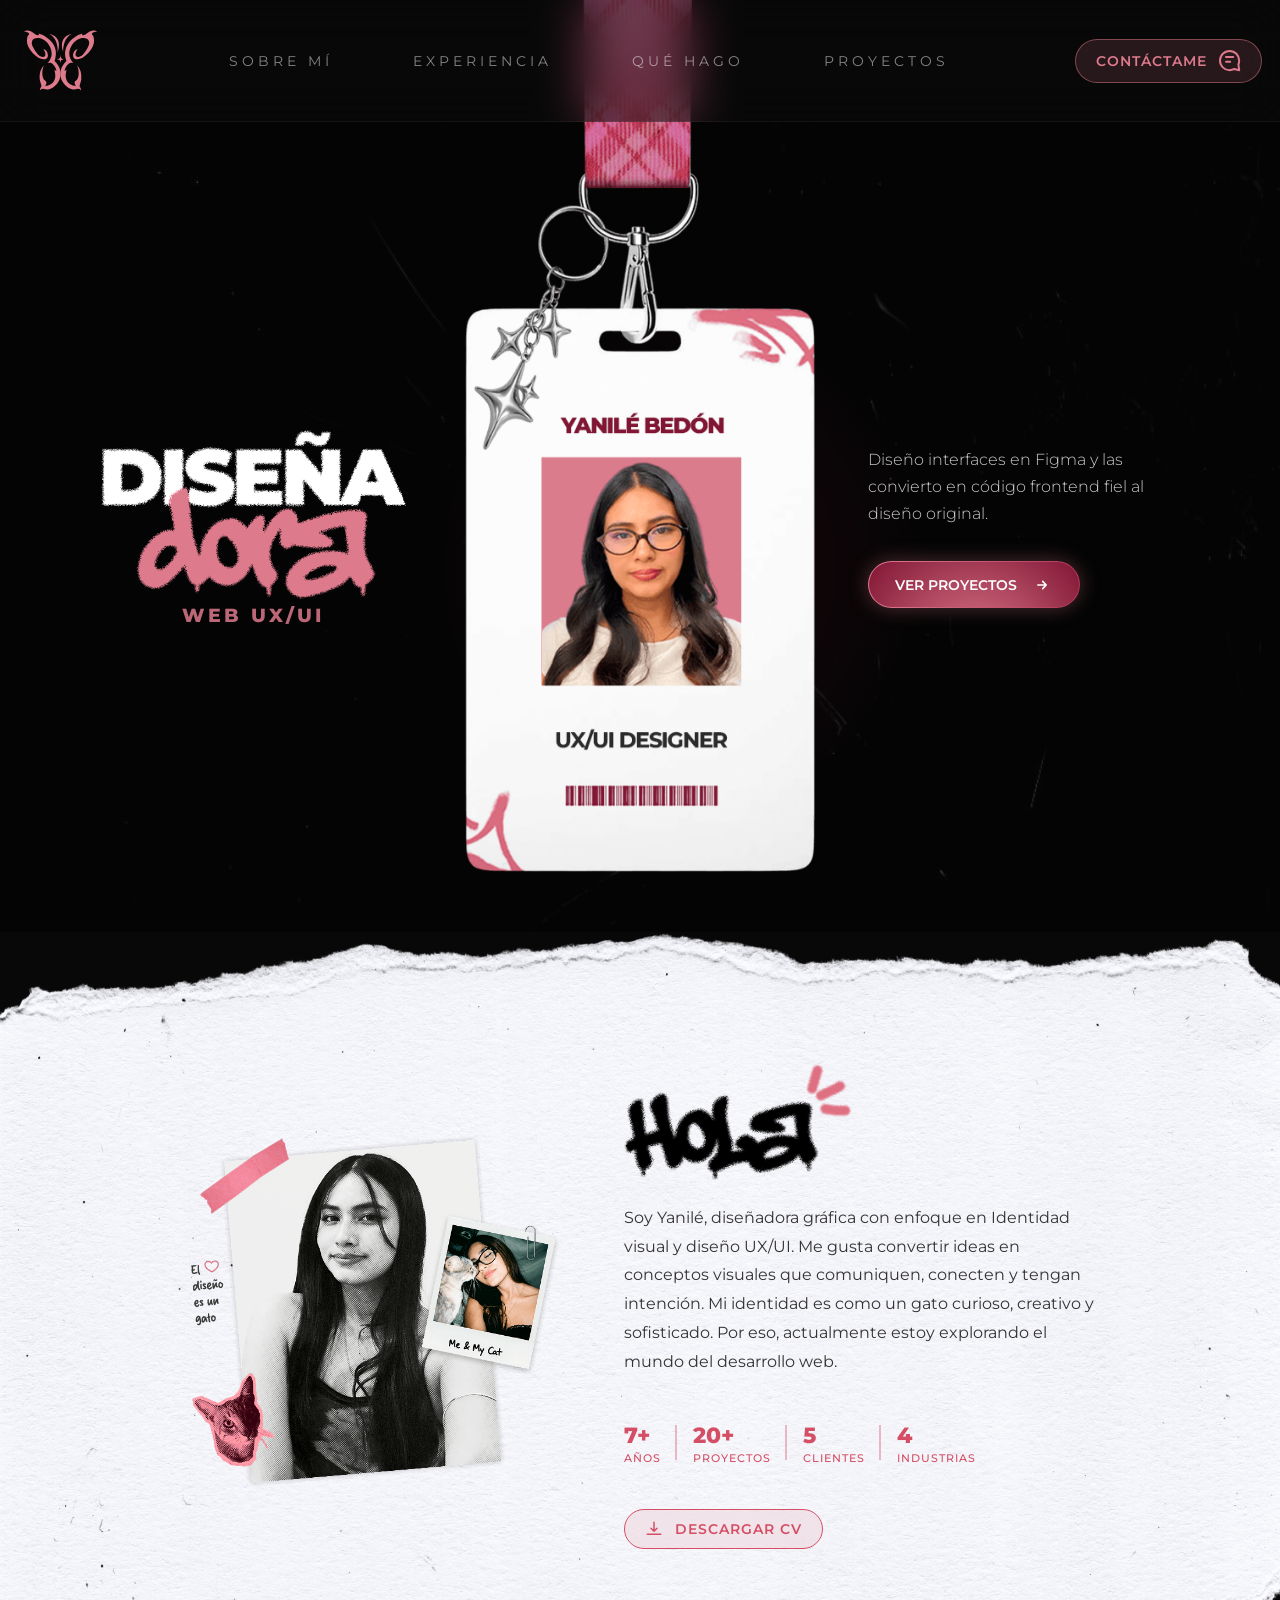
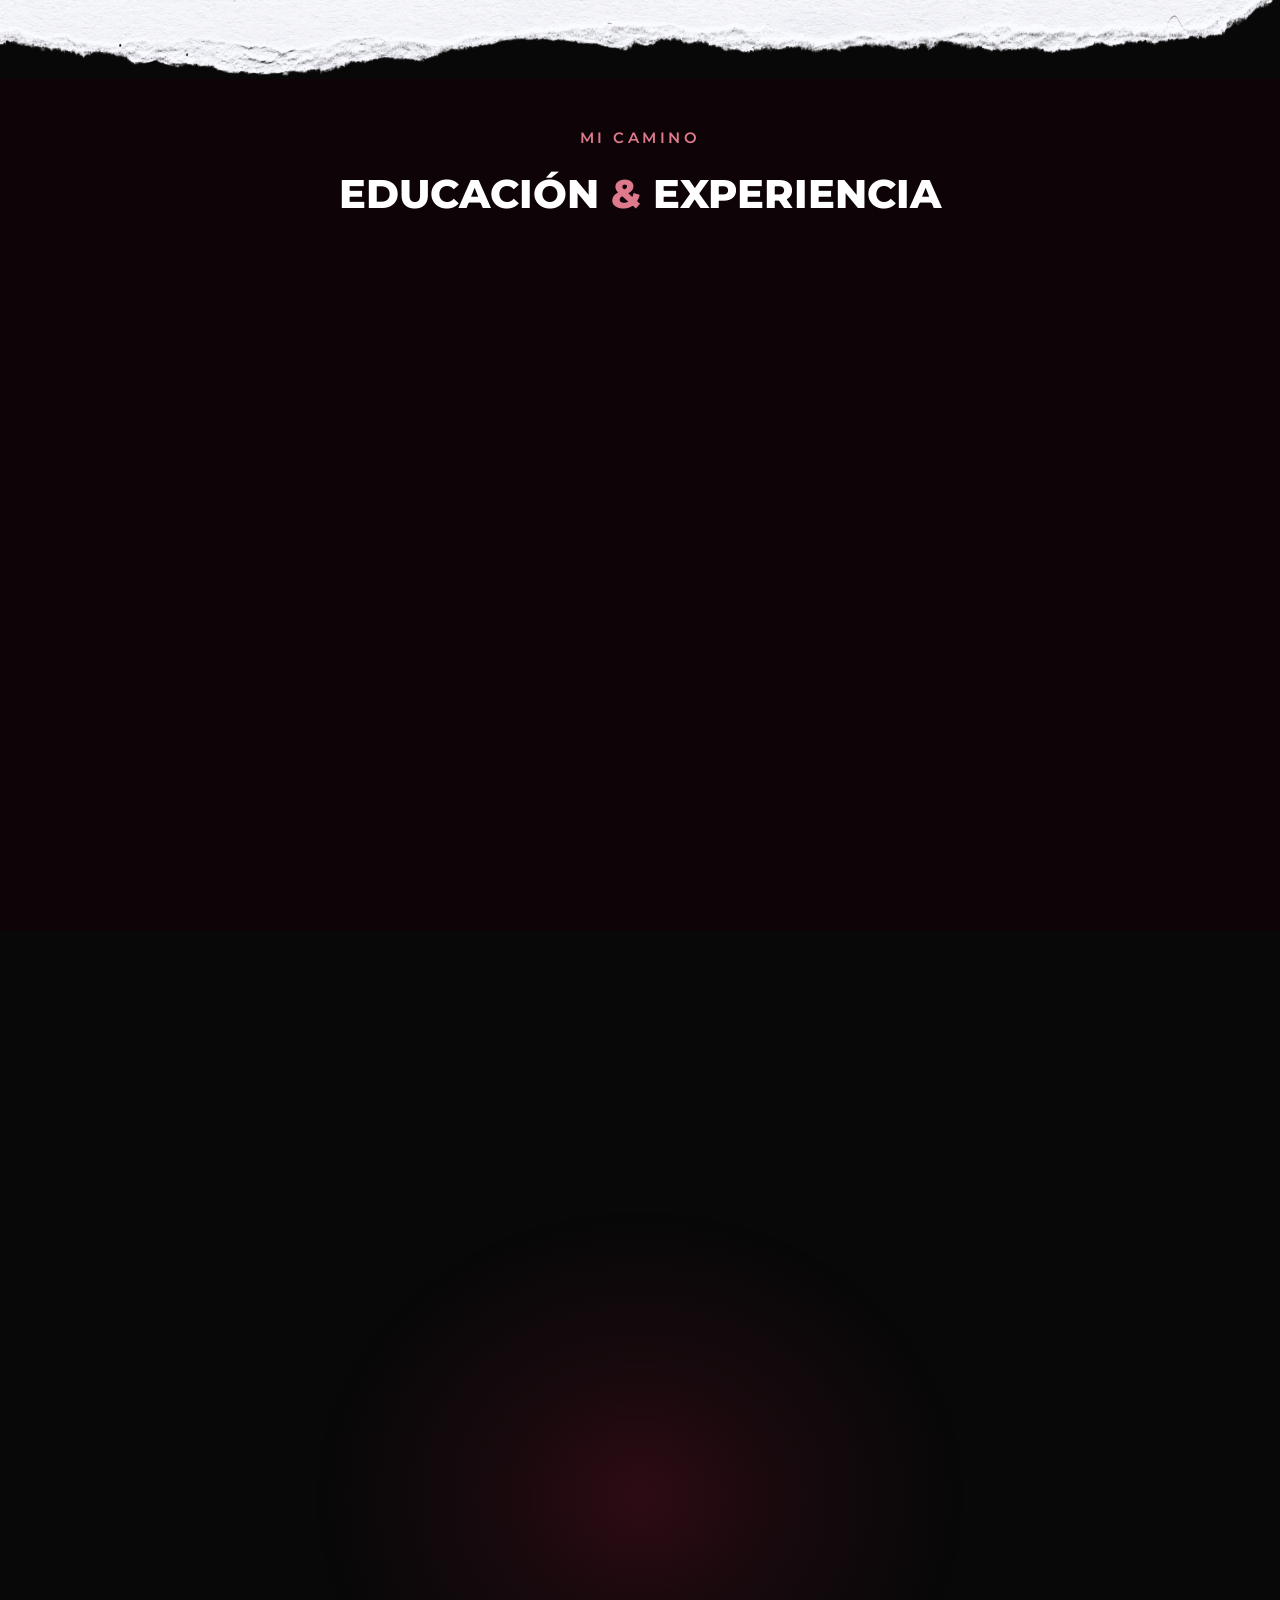
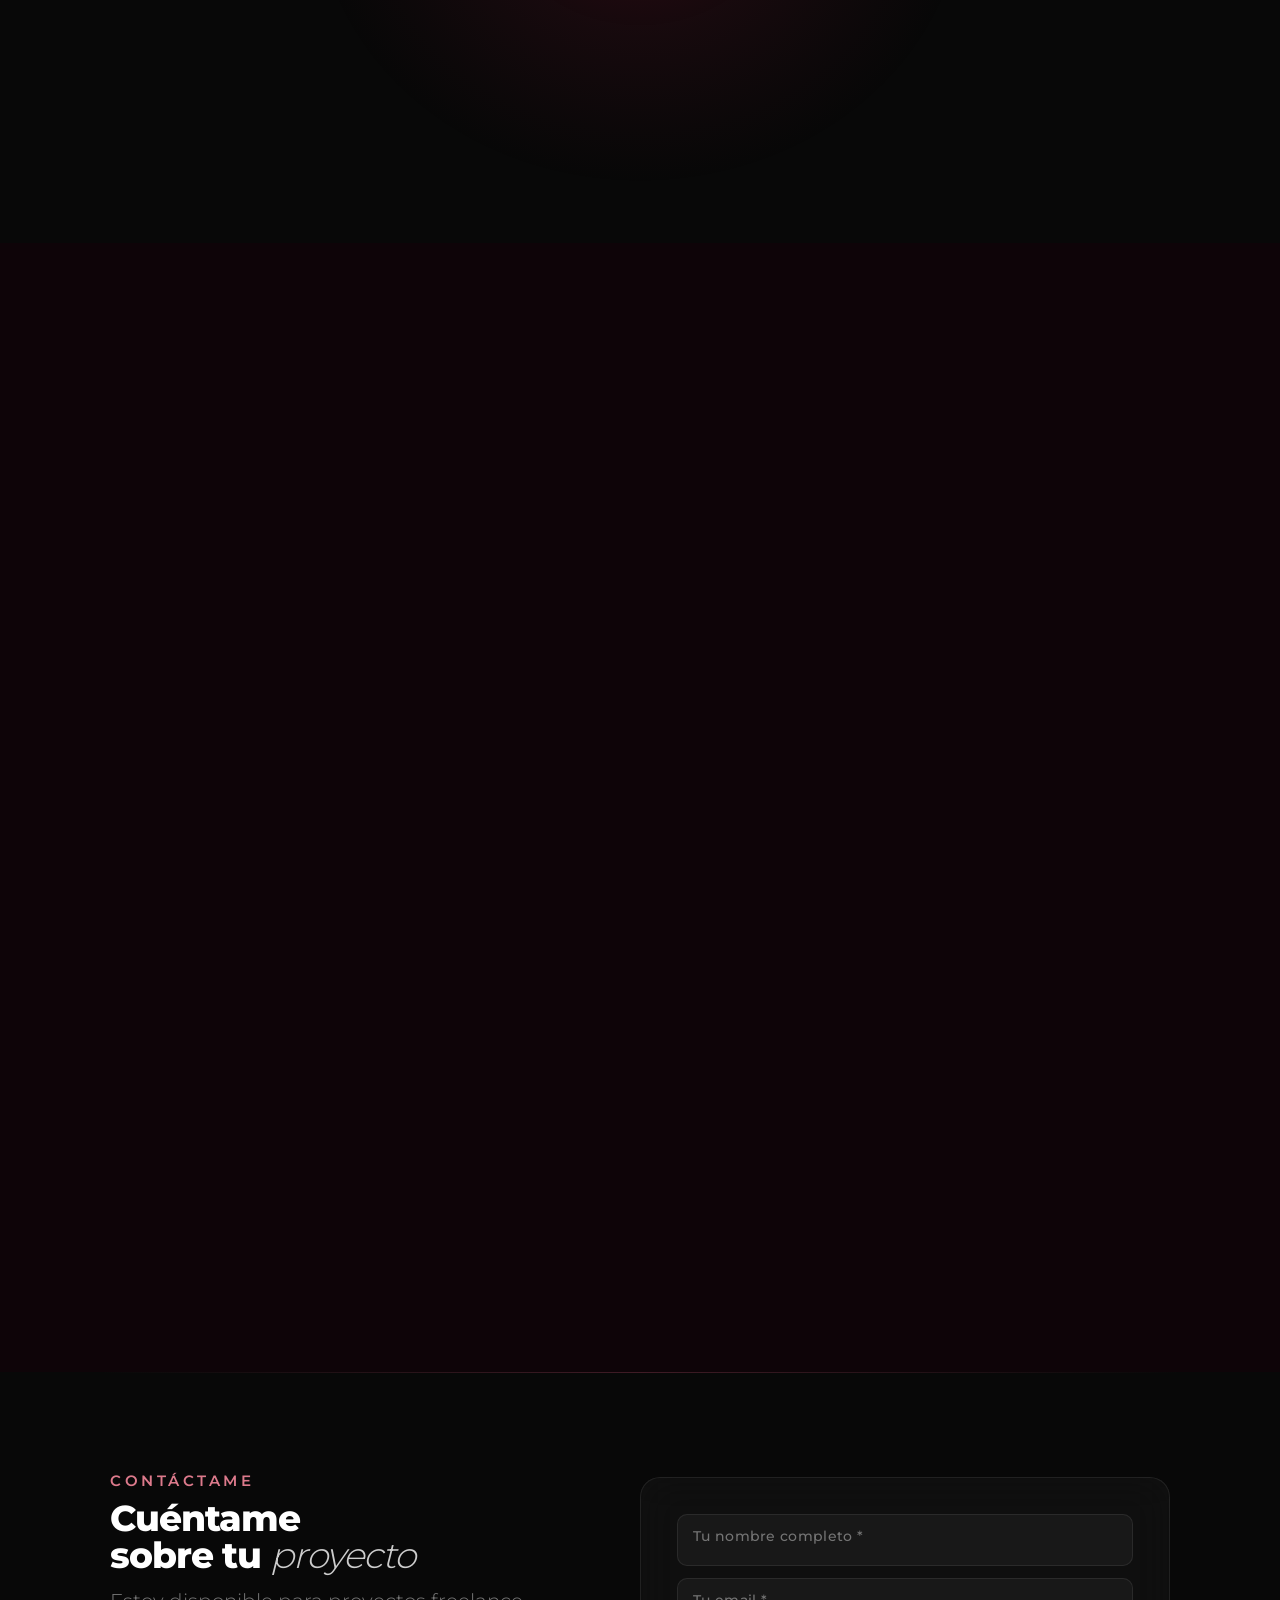
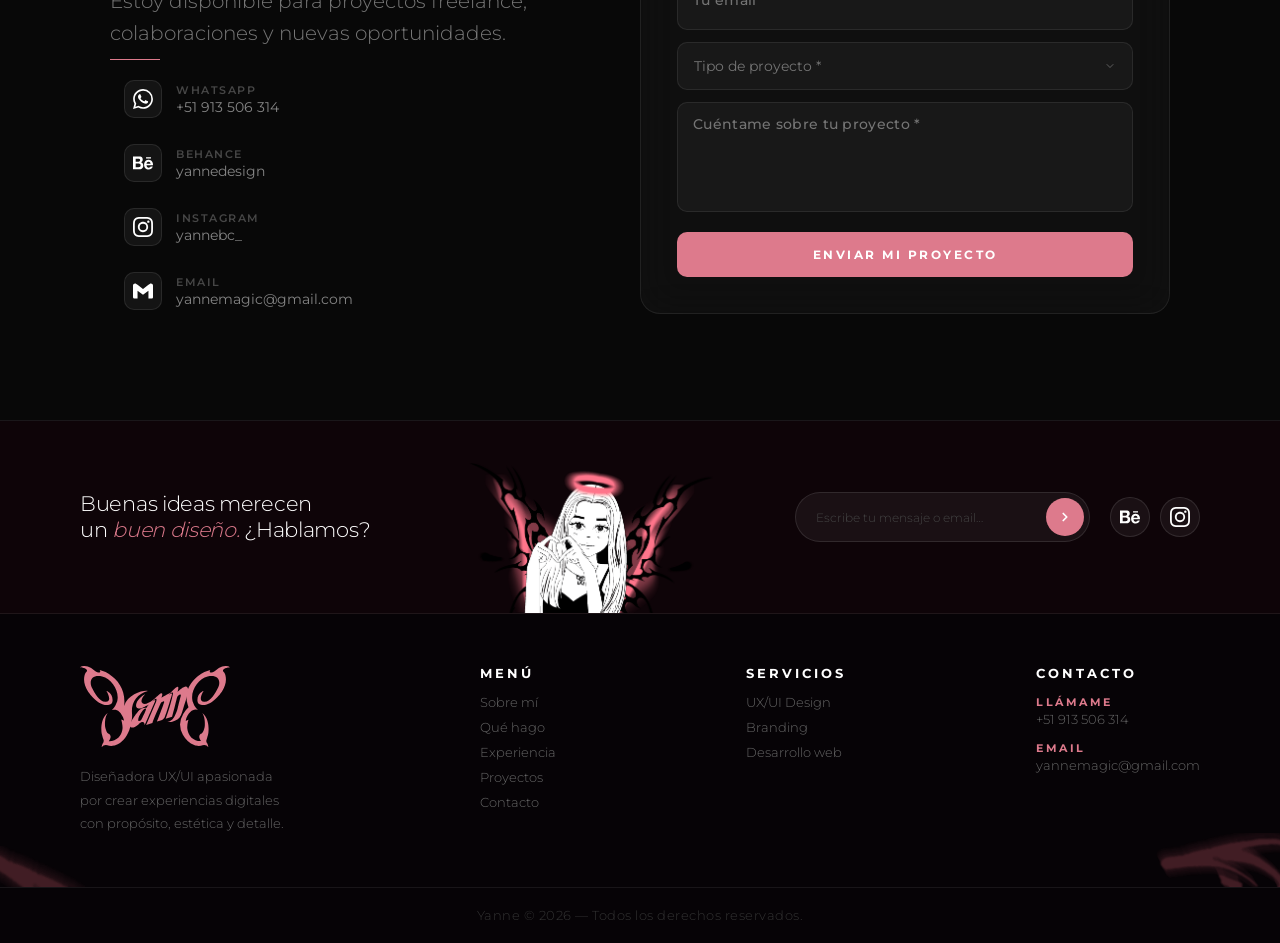
==== index.html @ 6934365b "Add files via upload" ====
<!DOCTYPE html>
<html lang="es">

<head>
	<meta charset="UTF-8">
	<meta name="viewport" content="width=device-width, initial-scale=1.0">
	<title>Yanne — Diseñadora UX/UI</title>
	<link rel="stylesheet" href="style.css">
</head>

<body>
	<div id="container">
		<header>
			<div id="headerbar">
				<a href="#hero" class="icono-header">
					<svg id="Capa_1" data-name="Capa 1" xmlns="http://www.w3.org/2000/svg" viewBox="0 0 1080 1080">
						<defs>
							<style>
								.cls-2 {
									fill: #DD7A8C;
								}
							</style>
						</defs>
						<title>icono-yanne</title>
						<path class="cls-2"
						d="M950.5,220.7a62.23,62.23,0,0,0-4.92-5.59,23.62,23.62,0,0,1-3.62-4.42c-19.77-32.8,62.85-40.66,62.85-40.66-26.66-18-68.48-12.81-104.15,7.38-4.7,2.66-11.09,8.14-18.46,14.32-15.92,13.36-36.38,30-54.12,28.6-23.6-1.87-8.24-24.67-8.11-24.84-18.28,4.82-36.45,10.87-55,20.12-35.47,20.31-72.44,43-101.75,77.57a325.42,325.42,0,0,0-25.74,32.42c-39.27,56.54-49.85,128.21-29.64,194l8,26c-20.07,18.55-35.94,39.65-48.3,60-36.71,60.58-38.88,136.24-4.37,198.1,23.66,42.42,60,79.75,111.27,98.41a47.46,47.46,0,0,0,7.81,2.14c1.87.53,2.9.74,2.9.74,23.31,5.31,47.24,3.08,62.53-3.48a36.72,36.72,0,0,1,14.22-2.92c28.77-.2,39.5,22.34,39.5,22.34s-.12-25.51-15.53-45.85c-.67-1-2.19-3.77-2.82-9.14a36.9,36.9,0,0,1,1.74-15.84c.36-1.1.73-2.16,1-3,.57-1.5,1.12-3,1.61-4.51,1.26-3.92,3.55-11.15,6-19.59l.09-.31q.88-3.06,1.8-6.29c0-.17.09-.34.14-.51.29-1,.57-2.05.85-3.08l0-.13c.29-1.06.57-2.12.86-3.19.05-.21.11-.42.16-.63.26-.95.5-1.9.75-2.85,0-.13.07-.26.1-.39.27-1.05.53-2.09.79-3.13.06-.23.11-.46.17-.69.21-.86.42-1.72.62-2.57l.15-.65c.24-1,.47-2,.69-3,0-.21.09-.41.14-.62.17-.81.35-1.61.51-2.4l.15-.73c.2-.94.38-1.87.56-2.78l.09-.48c.14-.77.27-1.53.4-2.27l.12-.68c.14-.87.27-1.72.39-2.53l0-.26q.15-1.09.27-2.13l.06-.6c.08-.75.15-1.48.19-2.17.94-14.65,12.93-121.89-57.87-178.65l-.09,0v0s0,0,0,0v.07a.08.08,0,0,1,0,0s0,0,0,.06,0,0,0,.06a.35.35,0,0,0,0,.08.53.53,0,0,0,.06.1l.06.09,0,.06s.07.11.12.17l.07.1.51.72.13.18.14.2.17.24.13.2.22.32.14.2c.07.12.15.23.23.36s.13.2.19.29.16.23.23.36l.19.29.26.42.22.36.27.43.23.4.28.47c.09.15.18.3.26.45l.29.51.26.46.32.59.27.49c.11.21.23.42.34.64l.31.6.33.63.34.66c.11.22.22.43.33.66l.35.71.35.72c.12.24.24.5.35.74l.38.79.38.83.37.81.39.87c.13.3.26.59.4.89l.39.9c.14.32.28.64.42,1l.41,1c.14.33.28.66.42,1l.44,1.07.42,1c.15.38.3.77.46,1.16L759,626c.16.41.32.84.48,1.26s.29.73.43,1.11l.48,1.29.42,1.12c.26.71.49,1.43.74,2.14s.55,1.57.81,2.37c.17.53.32,1.08.49,1.62.31,1,.62,2,.9,3.05.05.16.09.34.13.51.37,1.36.73,2.73,1.05,4.11,0,.08,0,.16,0,.23.33,1.42.64,2.84.92,4.26.19,1,.37,1.92.56,2.89.1.5.19,1,.29,1.51.3,1.58.59,3.18.88,4.8.59,4.31,1.09,8.71,1.54,13.13q.49,4.93.86,9.91c0,.58.1,1.16.14,1.74.08,1.33.14,2.66.21,4,.08,1.47.17,2.94.23,4.41.05,1.29.06,2.57.1,3.86,0,1.51.1,3,.11,4.52,0,1.28,0,2.54,0,3.81,0,1.51,0,3,0,4.53,0,1.19-.09,2.36-.13,3.54-.06,1.57-.1,3.15-.18,4.71-.07,1.28-.19,2.54-.29,3.81-.1,1.44-.19,2.89-.32,4.32a66.16,66.16,0,0,1-1,6.69c-.23,1.15-.49,2.32-.74,3.48-.11.49-.2,1-.32,1.47-.33,1.46-.69,2.93-1.06,4.4,0,.21-.09.41-.14.61-.35,1.38-.73,2.76-1.12,4.15-.08.31-.16.62-.25.93-.33,1.18-.7,2.38-1.06,3.58-.16.51-.3,1-.46,1.55-.41,1.29-.84,2.6-1.28,3.9l-.41,1.28q-.84,2.48-1.77,5l-.09.27c-.37,1-.76,2-1.15,3-.92,2.38-1.87,4.76-2.89,7.16a50.91,50.91,0,0,1-15.83,20.41l-.17.14a24.93,24.93,0,0,1-4.09,2.46c-.42.22-.91.47-1.45.77l0,0c-6.88,3.87-21.46,15.07-14.12,37.68,6.81,21,9.7,20.87,15.17,30-9.42-1.77-16.7.19-30.07-2.08a116.06,116.06,0,0,1-74.91-47.47c-13.8-19.77-21.06-43.53-24.17-67.44-2.47-19,2-46.16,6.57-67.94,1.94-5.69,3.61-11,4.69-15.71-.41.07-.85.17-1.3.27,0-.08,0-.18.06-.27a20.37,20.37,0,0,0-6,2.19,97.8,97.8,0,0,0-18.71,9.92c3.2-25,12.64-45.3,27.69-67.16q4-5.82,8.23-10.86c12.29-14.64,26.1-24.19,42.66-27.79a159,159,0,0,1,35.52.56h0a132.38,132.38,0,0,1-29.06-33.13s-20-36.28-22.62-56.46C636.7,389.76,710.14,278,797.33,257.78c93.14-21.58,132.44,38.47,90.47,114.63-1.17,2.12-2.34,4.25-3.42,6.42C875.15,397.32,820.47,501.41,761.61,495c-65.24-7.11-4.73-101.9-4.73-101.9s-60.74,15.08-57.17,91.13A41.59,41.59,0,0,0,732.19,523C833.35,545.6,929.85,398.18,929.85,398.18c31.23-51.42,46.08-99,31.59-155.12a60.5,60.5,0,0,0-10.83-22.22Z" />
						<path class="cls-2"
						d="M129.5,220.7a62.23,62.23,0,0,1,4.92-5.59,23.62,23.62,0,0,0,3.62-4.42C157.81,177.89,75.19,170,75.19,170c26.66-18,68.48-12.81,104.15,7.38,4.7,2.66,11.09,8.14,18.46,14.32,15.92,13.36,36.38,30,54.12,28.6,23.6-1.87,8.24-24.67,8.11-24.84,18.28,4.82,36.45,10.87,55,20.12,35.47,20.31,72.44,43,101.75,77.57a325.42,325.42,0,0,1,25.74,32.42c39.27,56.54,49.85,128.21,29.64,194l-8,26c20.07,18.55,35.94,39.65,48.3,60,36.71,60.58,38.88,136.24,4.37,198.1-23.66,42.42-60,79.75-111.27,98.41a47.46,47.46,0,0,1-7.81,2.14c-1.87.53-2.9.74-2.9.74-23.31,5.31-47.24,3.08-62.53-3.48a36.72,36.72,0,0,0-14.22-2.92c-28.77-.2-39.5,22.34-39.5,22.34s.12-25.51,15.53-45.85c.67-1,2.19-3.77,2.82-9.14a36.9,36.9,0,0,0-1.74-15.84c-.36-1.1-.73-2.16-1-3-.57-1.5-1.12-3-1.61-4.51-1.26-3.92-3.55-11.15-6-19.59l-.09-.31q-.89-3.06-1.8-6.29c-.05-.17-.09-.34-.14-.51-.29-1-.57-2.05-.85-3.08l0-.13c-.29-1.06-.57-2.12-.86-3.19-.05-.21-.11-.42-.16-.63-.26-.95-.5-1.9-.75-2.85,0-.13-.07-.26-.1-.39-.27-1.05-.53-2.09-.79-3.13-.06-.23-.11-.46-.17-.69-.21-.86-.42-1.72-.62-2.57l-.15-.65c-.24-1-.47-2-.69-3,0-.21-.09-.41-.14-.62-.17-.81-.35-1.61-.51-2.4l-.15-.73c-.2-.94-.38-1.87-.56-2.78l-.09-.48c-.14-.77-.27-1.53-.4-2.27l-.12-.68c-.14-.87-.27-1.72-.39-2.53l0-.26q-.15-1.09-.27-2.13l-.06-.6c-.08-.75-.15-1.48-.19-2.17-.94-14.65-12.93-121.89,57.87-178.65l.09,0v0s0,0,0,0v.07a.08.08,0,0,0,0,0s0,0,0,.06,0,0,0,.06a.35.35,0,0,1-.05.08.53.53,0,0,1-.06.1l-.06.09,0,.06s-.07.11-.12.17l-.07.1-.51.72-.13.18-.14.2-.17.24-.13.2-.22.32-.14.2c-.07.12-.15.23-.23.36s-.13.2-.19.29-.16.23-.23.36l-.19.29-.26.42-.22.36-.27.43-.23.4-.28.47c-.09.15-.18.3-.26.45l-.29.51-.26.46-.32.59-.27.49c-.11.21-.23.42-.34.64l-.31.6-.33.63-.34.66-.33.66-.35.71-.35.72c-.12.24-.24.5-.35.74l-.38.79-.38.83-.37.81-.39.87c-.13.3-.26.59-.4.89l-.39.9c-.14.32-.28.64-.42,1l-.41,1c-.14.33-.28.66-.42,1l-.44,1.07-.42,1c-.15.38-.3.77-.46,1.16L321,626c-.16.41-.32.84-.48,1.26s-.29.73-.43,1.11-.32.86-.48,1.29l-.42,1.12c-.26.71-.49,1.43-.74,2.14s-.55,1.57-.81,2.37c-.17.53-.32,1.08-.49,1.62-.31,1-.62,2-.9,3.05-.05.16-.09.34-.13.51-.37,1.36-.73,2.73-1,4.11,0,.08,0,.16-.05.23-.33,1.42-.64,2.84-.92,4.26-.19,1-.37,1.92-.56,2.89-.1.5-.19,1-.29,1.51-.3,1.58-.59,3.18-.88,4.8-.59,4.31-1.09,8.71-1.54,13.13q-.49,4.93-.86,9.91c0,.58-.1,1.16-.14,1.74-.08,1.33-.14,2.66-.21,4-.08,1.47-.17,2.94-.23,4.41-.05,1.29-.06,2.57-.1,3.86,0,1.51-.1,3-.11,4.52,0,1.28,0,2.54,0,3.81,0,1.51,0,3,0,4.53,0,1.19.09,2.36.13,3.54.06,1.57.1,3.15.18,4.71.07,1.28.19,2.54.29,3.81.1,1.44.19,2.89.32,4.32a66.16,66.16,0,0,0,1,6.69c.23,1.15.49,2.32.74,3.48.11.49.2,1,.32,1.47.33,1.46.69,2.93,1.06,4.4.05.21.09.41.14.61.35,1.38.73,2.76,1.12,4.15.08.31.16.62.25.93.33,1.18.7,2.38,1.06,3.58.16.51.3,1,.46,1.55.41,1.29.84,2.6,1.28,3.9l.41,1.28q.84,2.48,1.77,5l.09.27c.37,1,.76,2,1.15,3,.92,2.38,1.87,4.76,2.89,7.16a50.91,50.91,0,0,0,15.83,20.41l.17.14a24.93,24.93,0,0,0,4.09,2.46c.42.22.91.47,1.45.77l0,0c6.88,3.87,21.46,15.07,14.12,37.68-6.81,21-9.7,20.87-15.17,30,9.42-1.77,16.7.19,30.07-2.08a116.06,116.06,0,0,0,74.91-47.47c13.8-19.77,21.06-43.53,24.17-67.44,2.47-19-2-46.16-6.57-67.94-1.94-5.69-3.61-11-4.69-15.71.41.07.85.17,1.3.27,0-.08,0-.18-.06-.27a20.37,20.37,0,0,1,6,2.19,97.8,97.8,0,0,1,18.71,9.92c-3.2-25-12.64-45.3-27.69-67.16q-4-5.82-8.23-10.86c-12.29-14.64-26.1-24.19-42.66-27.79a159,159,0,0,0-35.52.56h0a132.38,132.38,0,0,0,29.06-33.13s20-36.28,22.62-56.46c17.58-90.29-55.86-202.07-143-222.27-93.14-21.58-132.44,38.47-90.47,114.63,1.17,2.12,2.34,4.25,3.42,6.42,9.23,18.49,63.91,122.58,122.77,116.16,65.24-7.11,4.73-101.9,4.73-101.9s60.74,15.08,57.17,91.13A41.59,41.59,0,0,1,347.81,523C246.65,545.6,150.15,398.18,150.15,398.18c-31.23-51.42-46.08-99-31.59-155.12a60.5,60.5,0,0,1,10.83-22.22Z" />
						<path class="cls-2" d="M575,435.49S559.2,270.45,679.75,203C679.75,203,506.14,226,575,435.49Z" />
						<path class="cls-2" d="M505,435.49S520.8,270.45,400.25,203C400.25,203,573.86,226,505,435.49Z" />
						<path class="cls-2"
						d="M496,522.59s22.49-1.85,31.25-9.9c9.3-8.56,10.3-23.16,12.77-45.84.94-.86-.55,25.21,10.29,43.46,5.62,9.47,34.87,11.69,34.39,12.28,0,0-24.8,2-33.73,11.5s-11.11,44-11.11,44-1.73-34.27-10.95-43.79C518.94,523.91,496,522.59,496,522.59Z" />
					</svg>
				</a>
				<nav>
					<ul class="nav-list">
						<li><a href="#sobre-mi">Sobre mí</a></li>
						<li><a href="#experiencia">Experiencia</a></li>
						<li><a href="#que-hago">Qué hago</a></li>
						<li><a href="#proyectos">Proyectos</a></li>
						<li class="nav-contacto-movil"><a href="#contacto" class="btn-contacto">Contáctame</a></li>
					</ul>
				</nav>
				<a href="#contacto" class="btn-contacto">Contáctame <svg width="22" height="22" viewBox="0 0 22 22" fill="none" xmlns="http://www.w3.org/2000/svg">
  <path d="M7 7H14.2M7 11.8H11.2M20.2 10.6C20.2 11.98 19.9088 13.292 19.3845 14.478L20.2018 20.1991L15.2989 18.9734C13.9099 19.7545 12.307 20.2 10.6 20.2C5.29807 20.2 1 15.9019 1 10.6C1 5.29807 5.29807 1 10.6 1C15.9019 1 20.2 5.29807 20.2 10.6Z" stroke="currentColor" stroke-width="2" stroke-linecap="round" stroke-linejoin="round"/>
</svg></a>

				<div class="menu-toggle">
					<span></span>
					<span></span>
					<span></span>
				</div>
			</div>
		</header>

		<!-- EMPIEZA MAIN -->
		<main>

			<!-- EMPIEZA HERO -->
<section id="hero">
  <img src="imagenes/hero-bg.jpg" class="hero-bg" alt="">
  
  <div id="hero-content">

      <div class="hero-left">
        <img src="imagenes/disenadora-texto.png" class="hero-titulo hero-titulo-desktop" alt="Diseñadora">
        <img src="imagenes/disenadora-texto-mobile.png" class="hero-titulo hero-titulo-mobile" alt="Diseñadora">
        <span class="hero-sub">WEB UX/UI</span>
    </div>

	<div class="card-wrapper" id="card">
        <div class="card-inner">
          <div class="card-face card-front">
            <img src="imagenes/front.png" alt="Front">
          </div>
          <div class="card-face card-back">
            <img src="imagenes/back.png" alt="Back">
          </div>
        </div>
      </div>
	  
    <div class="hero-right">
      <p>Diseño interfaces en Figma y las convierto en código frontend fiel al diseño original.</p>
      <a href="#proyectos" class="btn-hero">
        Ver Proyectos
        <svg width="20" height="20" viewBox="0 0 24 24" fill="none">
          <path d="M12.8333 7.625L17 12M17 12L12.8333 16.375M17 12L7 12" stroke="currentColor" stroke-width="2" stroke-linecap="round" stroke-linejoin="round"/>
        </svg>
      </a>
    </div>

  </div>
</section>
<!-- TERMINA HERO -->

<!-- EMPIEZA SOBRE MI -->
<section id="sobre-mi">
  <img src="imagenes/sobre-bg.png" class="sobre-bg" alt="">
  
  <div id="sobre-mi-content">
    <div class="sobre-left">
      <img src="imagenes/foto-sobre-mi.png" class="foto-collage" alt="Yanne">
    </div>

    <div class="sobre-right">
      <img src="imagenes/hola-texto.png" class="hola-titulo" alt="Hola">
      <p>Soy Yanilé, diseñadora gráfica con enfoque en Identidad visual y diseño UX/UI. Me gusta convertir ideas en conceptos visuales que comuniquen, conecten y tengan intención.
Mi identidad es como un gato curioso, creativo y sofisticado. Por eso, actualmente estoy explorando el mundo del desarrollo web.</p>

	  <div class="mini-metricas">
            <div class="mini-metrica">
                <span>7+</span>
                <span>Años</span>
            </div>
            <div class="mini-metrica">
                <span>20+</span>
                <span>Proyectos</span>
            </div>
            <div class="mini-metrica">
                <span>5</span>
                <span>Clientes</span>
            </div>
            <div class="mini-metrica">
                <span>4</span>
                <span>Industrias</span>
            </div>
        </div>

      <a href="cv-yanne.pdf" class="btn-contacto" download="CV-Yanne-UXUIDesigner.pdf">
        <svg width="18" height="18" viewBox="0 0 24 24" fill="none">
          <path d="M12 15V3M12 15L8 11M12 15L16 11M3 19h18" stroke="currentColor" stroke-width="2" stroke-linecap="round" stroke-linejoin="round"/>
        </svg>
        Descargar CV
      </a>
    </div>
  </div>
</section>
<!-- TERMINA SOBRE MI -->


<!--EMPIEZA EXPERIENCIA -->
<section id="experiencia">
	<div class="titulos">
		<span class="label">Mi camino</span>
		<h2>Educación <span class="acento-titulo">&</span> Experiencia</h2>
	</div>
	<div class="container-cards">
		<div class="card-info">
			<h3>Educación</h3>
			<ul>
				<li>
					<div class="item-info">
						<h4>INSTITUTO SISE</h4>
						<p>Diseño Gráfico</p>
					</div>
					<span class="fecha">2014-2017</span>
				</li>
				<li>
					<div class="item-info">
						<h4>IDIOMAS SISE</h4>
						<p>Inglés intermedio</p>
					</div>
					<span class="fecha">2014-2016</span>
				</li>
				<li>
					<div class="item-info">
						<h4>CREHANA</h4>
						<p>Marketing RRSS</p>
					</div>
					<span class="fecha">2020</span>
				</li>
				<li>
					<div class="item-info">
						<h4>IPAD</h4>
						<p>Interfaces Web</p>
					</div>
					<span class="fecha">2025</span>
				</li>
				<li>
					<div class="item-info">
						<h4>IPAD</h4>
						<p>HTML5 & CSS3</p>
					</div>
					<span class="fecha">2026</span>
				</li>
			</ul>
		</div>
		<div class="card-info">
			<h3>Trayectoria</h3>
			<ul>
				<li>
					<div class="item-info">
						<h4>PUBLICITA PERÚ</h4>
						<p>Diseñadora gráfica</p>
					</div>
					<span class="fecha">2017-2018</span>
				</li>
				<li>
					<div class="item-info">
						<h4>MUSUQ 360</h4>
						<p>Diseñadora gráfica</p>
					</div>
					<span class="fecha">2018</span>
				</li>
				<li>
					<div class="item-info">
						<h4>IMPERIOS TRAVEL</h4>
						<p>Diseñadora gráfica</p>
					</div>
					<span class="fecha">2018-2019</span>
				</li>
				<li>
					<div class="item-info">
						<h4>AGENCIA SYSCOM</h4>
						<p>Diseñadora y editora de videos</p>
					</div>
					<span class="fecha">2020-2023</span>
				</li>
				<li>
					<div class="item-info">
						<h4>CATALOF PERÚ</h4>
						<p>Social media manager</p>
					</div>
					<span class="fecha">2023-2025</span>
				</li>
			</ul>
		</div>
	</div>

	<!-- CARDS TABLET Y MÓVIL -->
  <div class="tabs-container">
    <div class="tabs-header">
      <button class="tab-btn activo" onclick="cambiarTab('educacion', event)">Educación</button>
      <button class="tab-btn" onclick="cambiarTab('trayectoria', event)">Trayectoria</button>
    </div>
    <div class="card-info tab-panel" id="tab-educacion">
      <ul>
        <li><div class="item-info"><h4>INSTITUTO SISE</h4><p>Diseño Gráfico</p></div><span class="fecha">2014-2017</span></li>
        <li><div class="item-info"><h4>IDIOMAS SISE</h4><p>Inglés intermedio</p></div><span class="fecha">2014-2016</span></li>
        <li><div class="item-info"><h4>CREHANA</h4><p>Marketing RRSS</p></div><span class="fecha">2020</span></li>
        <li><div class="item-info"><h4>IPAD</h4><p>Interfaces Web</p></div><span class="fecha">2025</span></li>
        <li><div class="item-info"><h4>IPAD</h4><p>HTML5 & CSS3</p></div><span class="fecha">2026</span></li>
      </ul>
    </div>
    <div class="card-info tab-panel oculto" id="tab-trayectoria">
      <ul>
        <li><div class="item-info"><h4>PUBLICITA PERÚ</h4><p>Diseñadora gráfica</p></div><span class="fecha">2017-2018</span></li>
        <li><div class="item-info"><h4>MUSUQ 360</h4><p>Diseñadora gráfica</p></div><span class="fecha">2018</span></li>
        <li><div class="item-info"><h4>IMPERIOS TRAVEL</h4><p>Diseñadora gráfica</p></div><span class="fecha">2018-2019</span></li>
        <li><div class="item-info"><h4>AGENCIA SYSCOM</h4><p>Diseñadora y editora de videos</p></div><span class="fecha">2020-2023</span></li>
        <li><div class="item-info"><h4>CATALOF PERÚ</h4><p>Social media manager</p></div><span class="fecha">2023-2025</span></li>
      </ul>
    </div>
  </div>

<!-- SKILLS -->
<div id="skills">

  <div class="skills-grupo">
    <h4>Diseño UX/UI:</h4>
    <div class="skills-fila">
	  <div class="programas"><img src="imagenes/figma.png" alt="Figma"><span>Figma</span></div>	
      <div class="programas"><img src="imagenes/ai.png" alt="Illustrator"><span>Illustrator</span></div>
      <div class="programas"><img src="imagenes/ps.png" alt="Photoshop"><span>Photoshop</span></div>
      <div class="programas"><img src="imagenes/ae.png" alt="After Effects"><span>After Effects</span></div>
    </div>
  </div>

  <div class="skills-separador">
    <div class="skills-sep-linea"></div>
    <span class="skills-sep-icono">✦</span>
    <div class="skills-sep-linea"></div>
  </div>

  <div class="skills-grupo">
    <h4>Frontend:</h4>
    <div class="skills-fila">
      <div class="programas"><img src="imagenes/html.png" alt="HTML"><span>HTML</span></div>
      <div class="programas"><img src="imagenes/css.png" alt="CSS"><span>CSS</span></div>
      <div class="programas"><img src="imagenes/js.png" alt="JavaScript"><span>JavaScript</span></div>
      <!-- <div class="programas"><img src="imagenes/bootstrap.png" alt="Bootstrap"><span>Bootstrap</span></div> -->
    </div>
  </div>

</div>
<!-- TERMINA SKILLS -->
</section>
<!-- TERMINA EXPERIENCIA -->



<!-- EMPIEZA QUE HAGO -->
<section id="que-hago">
	<div class="titulos">
		<span class="label">Qué hago</span>
		<h2>Áreas de especialización</h2>
		<p class="subtitulo-seccion">Tres disciplinas que trabajo de forma integral — desde la estrategia y la identidad visual, hasta el resultado final en pantalla.</p>
	</div>

	<!-- DESKTOP -->
	<div class="carpeta-container" onclick="abrirCarpeta()">
		<div class="cards-especializacion">
			<div class="tarjeta-info">
				<h4><span>✦</span> UX/UI Design</h4>
				<ul>
					<li>Wireframes & prototipos</li>
					<li>Flujos de usuario</li>
					<li>Diseño Responsivo</li>
					<li>Investigación de usuario</li>
					<li>Figma</li>
				</ul>
			</div>
			<div class="tarjeta-info">
				<h4><span>✦</span> Branding</h4>
				<ul>
					<li>Naming & Concepto</li>
					<li>Diseño de logo</li>
					<li>Manual de marca</li>
					<li>Creación de contenido</li>
					<li>Estrategia de marca</li>
				</ul>
			</div>
			<div class="tarjeta-info">
				<h4><span>✦</span> Desarrollo web</h4>
				<ul>
					<li>Html y css</li>
					<li>Maquetación</li>
					<li>Animación CSS</li>
					<li>Portafolios web</li>
					<li>Landing page</li>
				</ul>
			</div>
		</div>
		<img class="carpeta-base" src="svg/base-carpeta.svg" alt="base">
		<div class="tapa-wrapper">
			<svg viewBox="0 0 530 259" xmlns="http://www.w3.org/2000/svg">
				<path d="M0.297202 34.1735C-2.23871 16.1224 11.7771 0 30.0055 0H499.838C518.118 0 532.149 16.209 529.528 34.3002L500.706 233.301C498.57 248.054 485.924 259 471.016 259H57.962C43.006 259 30.3344 247.985 28.2537 233.174L0.297202 34.1735Z" fill="black"/>
			</svg>
		</div>
		<div class="carpeta-hint-wrapper">
			<p class="carpeta-hint">Haz click para explorar</p>
			<svg class="carpeta-flecha" width="24" height="24" viewBox="0 0 24 24" fill="none">
				<path d="M6 9L12 15L18 9" stroke="#DD7A8C" stroke-width="1.5" stroke-linecap="round" stroke-linejoin="round"/>
			</svg>
		</div>
	</div>

	<!-- MÓVIL -->
	<div class="carrusel-movil">
  <button class="carrusel-btn carrusel-btn-prev" onclick="anteriorSlide()">&#8592;</button>
  
  <div class="carrusel-track-wrapper">
    <div class="carrusel-track">
      <div class="carrusel-slide">
        <h4><span>✦</span> UX/UI Design</h4>
        <ul>
          <li>Wireframes & prototipos</li>
          <li>Flujos de usuario</li>
          <li>Diseño Responsivo</li>
          <li>Investigación de usuario</li>
          <li>Figma</li>
        </ul>
      </div>
      <div class="carrusel-slide">
        <h4><span>✦</span> Branding</h4>
        <ul>
          <li>Naming & Concepto</li>
          <li>Diseño de logo</li>
          <li>Manual de marca</li>
          <li>Creación de contenido</li>
          <li>Estrategia de marca</li>
        </ul>
      </div>
      <div class="carrusel-slide">
        <h4><span>✦</span> Desarrollo web</h4>
        <ul>
          <li>Html y css</li>
          <li>Maquetación</li>
          <li>Animación CSS</li>
          <li>Portafolios web</li>
          <li>Landing page</li>
        </ul>
      </div>
    </div>
  </div>

  <button class="carrusel-btn carrusel-btn-next" onclick="siguienteSlide()">&#8594;</button>

  <div class="carrusel-dots">
    <div class="carrusel-dot activo"></div>
    <div class="carrusel-dot"></div>
    <div class="carrusel-dot"></div>
  </div>
</div>

</section>
<!-- TERMINA QUE HAGO-->

<!-- MARQUEE EMPIENZA -->
<!-- <div class="marquee">
	<div class="marquee-track">
		<span> DISEÑADORA UX/UI&nbsp;&nbsp;&nbsp;✦&nbsp;&nbsp;&nbsp;LIMA, PERÚ&nbsp;&nbsp;&nbsp;✦&nbsp;&nbsp;&nbsp;BRANDING & WEB&nbsp;&nbsp;&nbsp;✦&nbsp;&nbsp;&nbsp;DISEÑADORA UX/UI&nbsp;&nbsp;&nbsp;✦&nbsp;&nbsp;&nbsp;LIMA, PERÚ&nbsp;&nbsp;&nbsp;✦&nbsp;&nbsp;&nbsp;BRANDING & WEB&nbsp;&nbsp;&nbsp;✦&nbsp;&nbsp;&nbsp;DISEÑADORA UX/UI&nbsp;&nbsp;&nbsp;✦&nbsp;&nbsp;&nbsp;LIMA, PERÚ&nbsp;&nbsp;&nbsp;✦&nbsp;&nbsp;&nbsp;BRANDING & WEB&nbsp;&nbsp;&nbsp;✦&nbsp;&nbsp;&nbsp;DISEÑADORA UX/UI&nbsp;&nbsp;&nbsp;✦&nbsp;&nbsp;&nbsp;SOBRE MI&nbsp;&nbsp;&nbsp;✦&nbsp;&nbsp;&nbsp;SOBRE MI&nbsp;&nbsp;&nbsp;✦&nbsp;&nbsp;&nbsp;LIMA, PERÚ&nbsp;&nbsp;&nbsp;✦&nbsp;&nbsp;&nbsp;BRANDING & WEB&nbsp;&nbsp;&nbsp;✦&nbsp;&nbsp;&nbsp;&nbsp;
		</span>
		<span> DISEÑADORA UX/UI&nbsp;&nbsp;&nbsp;✦&nbsp;&nbsp;&nbsp;LIMA, PERÚ&nbsp;&nbsp;&nbsp;✦&nbsp;&nbsp;&nbsp;BRANDING & WEB&nbsp;&nbsp;&nbsp;✦&nbsp;&nbsp;&nbsp;DISEÑADORA UX/UI&nbsp;&nbsp;&nbsp;✦&nbsp;&nbsp;&nbsp;LIMA, PERÚ&nbsp;&nbsp;&nbsp;✦&nbsp;&nbsp;&nbsp;BRANDING & WEB&nbsp;&nbsp;&nbsp;✦&nbsp;&nbsp;&nbsp;DISEÑADORA UX/UI&nbsp;&nbsp;&nbsp;✦&nbsp;&nbsp;&nbsp;LIMA, PERÚ&nbsp;&nbsp;&nbsp;✦&nbsp;&nbsp;&nbsp;BRANDING & WEB✦&nbsp;&nbsp;&nbsp;DISEÑADORA UX/UI&nbsp;&nbsp;&nbsp;✦&nbsp;&nbsp;&nbsp;SOBRE MI&nbsp;&nbsp;&nbsp;✦&nbsp;&nbsp;&nbsp;SOBRE MI&nbsp;&nbsp;&nbsp;✦&nbsp;&nbsp;&nbsp;LIMA, PERÚ&nbsp;&nbsp;&nbsp;✦&nbsp;&nbsp;&nbsp;BRANDING & WEB&nbsp;&nbsp;&nbsp;✦&nbsp;&nbsp;&nbsp;&nbsp;
		</span>
	</div>
</div> -->
<!-- MARQUEE TERMINA -->

<!-- EMPIEZA PROYECTOS-->
<section id="proyectos">
  <div class="titulos">
    <span class="label">Proyectos</span>
    <h2>Mis últimos proyectos</h2>
  </div>
  <div id="container-proyectos">
    <div class="card-proyecto">
      <img class="proyecto-imagen" src="imagenes/proyecto1.png" alt="">
      <div class="proyecto-body">
        <h3>Haru App</h3>
        <p>App de bienestar emocional con mascota interactiva. Diseño de experiencia completa: desde wireframes hasta prototipo visual en Figma.</p>
        <a href="caso-haru/index.html">
          <button>Ver caso 
            <svg width="18" height="18" viewBox="0 0 16 16" fill="none" xmlns="http://www.w3.org/2000/svg">
              <path d="M4 12L12 4M12 4H5M12 4V11" stroke="currentColor" stroke-width="1.8" stroke-linecap="round" stroke-linejoin="round"/>
            </svg>
          </button>
        </a>
      </div>
    </div>
    <div class="card-proyecto">
      <img class="proyecto-imagen" src="imagenes/proyecto2.png" alt="">
      <div class="proyecto-body">
        <h3>Catalof – Identidad de marca</h3>
        <p>Rediseño de identidad para tienda de regalos. Nuevo logo, paleta, slogan y línea gráfica que transformó una marca fría en una cálida y memorable.</p>
        <a href="caso-catalof/index.html">
          <button>Ver caso 
            <svg width="18" height="18" viewBox="0 0 16 16" fill="none" xmlns="http://www.w3.org/2000/svg">
              <path d="M4 12L12 4M12 4H5M12 4V11" stroke="currentColor" stroke-width="1.8" stroke-linecap="round" stroke-linejoin="round"/>
            </svg>
          </button>
        </a>
      </div>
    </div>
  </div>
</section>
<!-- TERMINA PROYECTOS -->


<!-- EMPIEZA CONTACTO -->
<section id="contacto">

	<!-- LEFT -->
	<div class="contacto-left">
		<div class="titulos">
			<span class="label">Contáctame</span>
			<h2>Cuéntame<br class="salto-desktop"> sobre tu <em>proyecto</em></h2>
		</div>

		<p>Estoy disponible para proyectos freelance, colaboraciones y nuevas oportunidades.</p>

		<div class="contacto-divider"></div>

		<ul class="contacto-links">
			<li>
				<a href="https://wa.me/51913506314" target="_blank">
					<span class="icono-contacto">
						<svg role="img" viewBox="0 0 24 24" xmlns="http://www.w3.org/2000/svg">
							<path d="M17.472 14.382c-.297-.149-1.758-.867-2.03-.967-.273-.099-.471-.148-.67.15-.197.297-.767.966-.94 1.164-.173.199-.347.223-.644.075-.297-.15-1.255-.463-2.39-1.475-.883-.788-1.48-1.761-1.653-2.059-.173-.297-.018-.458.13-.606.134-.133.298-.347.446-.52.149-.174.198-.298.298-.497.099-.198.05-.371-.025-.52-.075-.149-.669-1.612-.916-2.207-.242-.579-.487-.5-.669-.51-.173-.008-.371-.01-.57-.01-.198 0-.52.074-.792.372-.272.297-1.04 1.016-1.04 2.479 0 1.462 1.065 2.875 1.213 3.074.149.198 2.096 3.2 5.077 4.487.709.306 1.262.489 1.694.625.712.227 1.36.195 1.871.118.571-.085 1.758-.719 2.006-1.413.248-.694.248-1.289.173-1.413-.074-.124-.272-.198-.57-.347m-5.421 7.403h-.004a9.87 9.87 0 01-5.031-1.378l-.361-.214-3.741.982.998-3.648-.235-.374a9.86 9.86 0 01-1.51-5.26c.001-5.45 4.436-9.884 9.888-9.884 2.64 0 5.122 1.03 6.988 2.898a9.825 9.825 0 012.893 6.994c-.003 5.45-4.437 9.884-9.885 9.884m8.413-18.297A11.815 11.815 0 0012.05 0C5.495 0 .16 5.335.157 11.892c0 2.096.547 4.142 1.588 5.945L.057 24l6.305-1.654a11.882 11.882 0 005.683 1.448h.005c6.554 0 11.89-5.335 11.893-11.893a11.821 11.821 0 00-3.48-8.413Z"/>
						</svg>
					</span>
					<div class="link-text">
						<span class="link-label">WhatsApp</span>
						<span class="link-value">+51 913 506 314</span>
					</div>
				</a>
			</li>
			<li>
				<a href="https://behance.net/yannedesign" target="_blank">
					<span class="icono-contacto">
						<svg role="img" viewBox="0 0 24 24" xmlns="http://www.w3.org/2000/svg">
							<path d="M16.969 16.927a2.561 2.561 0 0 0 1.901.677 2.501 2.501 0 0 0 1.531-.475c.362-.235.636-.584.779-.99h2.585a5.091 5.091 0 0 1-1.9 2.896 5.292 5.292 0 0 1-3.091.88 5.839 5.839 0 0 1-2.284-.433 4.871 4.871 0 0 1-1.723-1.211 5.657 5.657 0 0 1-1.08-1.874 7.057 7.057 0 0 1-.383-2.393c-.005-.8.129-1.595.396-2.349a5.313 5.313 0 0 1 5.088-3.604 4.87 4.87 0 0 1 2.376.563c.661.362 1.231.87 1.668 1.485a6.2 6.2 0 0 1 .943 2.133c.194.821.263 1.666.205 2.508h-7.699c-.063.79.184 1.574.688 2.187ZM6.947 4.084a8.065 8.065 0 0 1 1.928.198 4.29 4.29 0 0 1 1.49.638c.418.303.748.711.958 1.182.241.579.357 1.203.341 1.83a3.506 3.506 0 0 1-.506 1.961 3.726 3.726 0 0 1-1.503 1.287 3.588 3.588 0 0 1 2.027 1.437c.464.747.697 1.615.67 2.494a4.593 4.593 0 0 1-.423 2.032 3.945 3.945 0 0 1-1.163 1.413 5.114 5.114 0 0 1-1.683.807 7.135 7.135 0 0 1-1.928.259H0V4.084h6.947Zm-.235 12.9c.308.004.616-.029.916-.099a2.18 2.18 0 0 0 .766-.332c.228-.158.411-.371.534-.619.142-.317.208-.663.191-1.009a2.08 2.08 0 0 0-.642-1.715 2.618 2.618 0 0 0-1.696-.505h-3.54v4.279h3.471Zm13.635-5.967a2.13 2.13 0 0 0-1.654-.619 2.336 2.336 0 0 0-1.163.259 2.474 2.474 0 0 0-.738.62 2.359 2.359 0 0 0-.396.792c-.074.239-.12.485-.137.734h4.769a3.239 3.239 0 0 0-.679-1.785l-.002-.001Zm-13.813-.648a2.254 2.254 0 0 0 1.423-.433c.399-.355.607-.88.56-1.413a1.916 1.916 0 0 0-.178-.891 1.298 1.298 0 0 0-.495-.533 1.851 1.851 0 0 0-.711-.274 3.966 3.966 0 0 0-.835-.073H3.241v3.631h3.293v-.014ZM21.62 5.122h-5.976v1.527h5.976V5.122Z"/>
						</svg>
					</span>
					<div class="link-text">
						<span class="link-label">Behance</span>
						<span class="link-value">yannedesign</span>
					</div>
				</a>
			</li>
			<li>
				<a href="https://instagram.com/yannebc_" target="_blank">
					<span class="icono-contacto">
						<svg role="img" viewBox="0 0 24 24" xmlns="http://www.w3.org/2000/svg">
							<path d="M7.0301.084c-1.2768.0602-2.1487.264-2.911.5634-.7888.3075-1.4575.72-2.1228 1.3877-.6652.6677-1.075 1.3368-1.3802 2.127-.2954.7638-.4956 1.6365-.552 2.914-.0564 1.2775-.0689 1.6882-.0626 4.947.0062 3.2586.0206 3.6671.0825 4.9473.061 1.2765.264 2.1482.5635 2.9107.308.7889.72 1.4573 1.388 2.1228.6679.6655 1.3365 1.0743 2.1285 1.38.7632.295 1.6361.4961 2.9134.552 1.2773.056 1.6884.069 4.9462.0627 3.2578-.0062 3.668-.0207 4.9478-.0814 1.28-.0607 2.147-.2652 2.9098-.5633.7889-.3086 1.4578-.72 2.1228-1.3881.665-.6682 1.0745-1.3378 1.3795-2.1284.2957-.7632.4966-1.636.552-2.9124.056-1.2809.0692-1.6898.063-4.948-.0063-3.2583-.021-3.6668-.0817-4.9465-.0607-1.2797-.264-2.1487-.5633-2.9117-.3084-.7889-.72-1.4568-1.3876-2.1228C21.2982 1.33 20.628.9208 19.8378.6165 19.074.321 18.2017.1197 16.9244.0645 15.6471.0093 15.236-.005 11.977.0014 8.718.0076 8.31.0215 7.0301.0839m.1402 21.6932c-1.17-.0509-1.8053-.2453-2.2287-.408-.5606-.216-.96-.4771-1.3819-.895-.422-.4178-.6811-.8186-.9-1.378-.1644-.4234-.3624-1.058-.4171-2.228-.0595-1.2645-.072-1.6442-.079-4.848-.007-3.2037.0053-3.583.0607-4.848.05-1.169.2456-1.805.408-2.2282.216-.5613.4762-.96.895-1.3816.4188-.4217.8184-.6814 1.3783-.9003.423-.1651 1.0575-.3614 2.227-.4171 1.2655-.06 1.6447-.072 4.848-.079 3.2033-.007 3.5835.005 4.8495.0608 1.169.0508 1.8053.2445 2.228.408.5608.216.96.4754 1.3816.895.4217.4194.6816.8176.9005 1.3787.1653.4217.3617 1.056.4169 2.2263.0602 1.2655.0739 1.645.0796 4.848.0058 3.203-.0055 3.5834-.061 4.848-.051 1.17-.245 1.8055-.408 2.2294-.216.5604-.4763.96-.8954 1.3814-.419.4215-.8181.6811-1.3783.9-.4224.1649-1.0577.3617-2.2262.4174-1.2656.0595-1.6448.072-4.8493.079-3.2045.007-3.5825-.006-4.848-.0608M16.953 5.5864A1.44 1.44 0 1 0 18.39 4.144a1.44 1.44 0 0 0-1.437 1.4424M5.8385 12.012c.0067 3.4032 2.7706 6.1557 6.173 6.1493 3.4026-.0065 6.157-2.7701 6.1506-6.1733-.0065-3.4032-2.771-6.1565-6.174-6.1498-3.403.0067-6.156 2.771-6.1496 6.1738M8 12.0077a4 4 0 1 1 4.008 3.9921A3.9996 3.9996 0 0 1 8 12.0077"/>
						</svg>
					</span>
					<div class="link-text">
						<span class="link-label">Instagram</span>
						<span class="link-value">yannebc_</span>
					</div>
				</a>
			</li>
			<li>
				<a href="mailto:yannemagic@gmail.com">
					<span class="icono-contacto">
						<svg role="img" viewBox="0 0 24 24" xmlns="http://www.w3.org/2000/svg">
							<path d="M24 5.457v13.909c0 .904-.732 1.636-1.636 1.636h-3.819V11.73L12 16.64l-6.545-4.91v9.273H1.636A1.636 1.636 0 0 1 0 19.366V5.457c0-2.023 2.309-3.178 3.927-1.964L5.455 4.64 12 9.548l6.545-4.91 1.528-1.145C21.69 2.28 24 3.434 24 5.457z"/>
						</svg>
					</span>
					<div class="link-text">
						<span class="link-label">Email</span>
						<span class="link-value">yannemagic@gmail.com</span>
					</div>
				</a>
			</li>
		</ul>
	</div>

	<!-- RIGHT / FORM -->
	<div class="contacto-right">
		<form id="contacto-form">

			<div class="field-wrap">
  <input type="text" placeholder=" " required>
  <label>Tu nombre completo *</label>
</div>
<div class="field-wrap">
  <input type="email" placeholder=" " required>
  <label>Tu email *</label>
</div>

			<select required>
				<option value="" disabled selected>Tipo de proyecto *</option>
				<option value="uxui">UX/UI Design</option>
				<option value="branding">Branding</option>
				<option value="web">Desarrollo Web</option>
				<option value="otro">Otro</option>
			</select>

			<div class="field-wrap">
				<textarea placeholder=" " required></textarea>
				<label>Cuéntame sobre tu proyecto *</label>
			</div>

			<button type="submit">Enviar mi proyecto</button>
		</form>

		<div class="form-success" id="form-success">
			<div class="check">
				<svg viewBox="0 0 24 24"><polyline points="20 6 9 17 4 12"/></svg>
			</div>
			<h4>¡Gracias por escribir!</h4>
			<p>He recibido tu mensaje y te responderé<br>en menos de 24h.</p>
		</div>
	</div>

</section>
<!-- TERMINA CONTACTO -->
</main>
<!-- TERMINA MAIN -->

<!-- EMPIEZA FOOTER -->
<footer>

	<!-- CTA — protagonista -->
	<div id="footer-cta">
		<img src="imagenes/deco-footer-cta.png" class="footer-cta-ilustracion">
		<div class="cta-text">
			<h3>Buenas ideas merecen<br>un <em>buen diseño.</em> ¿Hablamos? </h3>
		</div>
		<div class="cta-right">
			<div class="newsletter">
				<input type="email" placeholder="Escribe tu mensaje o email…">
				<button type="button" aria-label="Enviar">
					<svg xmlns="http://www.w3.org/2000/svg" width="14" height="14" viewBox="0 0 24 24"
					fill="none" stroke="currentColor" stroke-width="3"
					stroke-linecap="round" stroke-linejoin="round">
					<path d="m9 18 6-6-6-6"/>
				</svg>
			</button>
		</div>
		<div class="redes-sociales">
			<a href="https://www.behance.net/yannedesign" target="_blank" aria-label="Behance">
				<svg role="img" viewBox="0 0 24 24" xmlns="http://www.w3.org/2000/svg">
					<path d="M16.969 16.927a2.561 2.561 0 0 0 1.901.677 2.501 2.501 0 0 0 1.531-.475c.362-.235.636-.584.779-.99h2.585a5.091 5.091 0 0 1-1.9 2.896 5.292 5.292 0 0 1-3.091.88 5.839 5.839 0 0 1-2.284-.433 4.871 4.871 0 0 1-1.723-1.211 5.657 5.657 0 0 1-1.08-1.874 7.057 7.057 0 0 1-.383-2.393c-.005-.8.129-1.595.396-2.349a5.313 5.313 0 0 1 5.088-3.604 4.87 4.87 0 0 1 2.376.563c.661.362 1.231.87 1.668 1.485a6.2 6.2 0 0 1 .943 2.133c.194.821.263 1.666.205 2.508h-7.699c-.063.79.184 1.574.688 2.187ZM6.947 4.084a8.065 8.065 0 0 1 1.928.198 4.29 4.29 0 0 1 1.49.638c.418.303.748.711.958 1.182.241.579.357 1.203.341 1.83a3.506 3.506 0 0 1-.506 1.961 3.726 3.726 0 0 1-1.503 1.287 3.588 3.588 0 0 1 2.027 1.437c.464.747.697 1.615.67 2.494a4.593 4.593 0 0 1-.423 2.032 3.945 3.945 0 0 1-1.163 1.413 5.114 5.114 0 0 1-1.683.807 7.135 7.135 0 0 1-1.928.259H0V4.084h6.947Zm-.235 12.9c.308.004.616-.029.916-.099a2.18 2.18 0 0 0 .766-.332c.228-.158.411-.371.534-.619.142-.317.208-.663.191-1.009a2.08 2.08 0 0 0-.642-1.715 2.618 2.618 0 0 0-1.696-.505h-3.54v4.279h3.471Zm13.635-5.967a2.13 2.13 0 0 0-1.654-.619 2.336 2.336 0 0 0-1.163.259 2.474 2.474 0 0 0-.738.62 2.359 2.359 0 0 0-.396.792c-.074.239-.12.485-.137.734h4.769a3.239 3.239 0 0 0-.679-1.785l-.002-.001Zm-13.813-.648a2.254 2.254 0 0 0 1.423-.433c.399-.355.607-.88.56-1.413a1.916 1.916 0 0 0-.178-.891 1.298 1.298 0 0 0-.495-.533 1.851 1.851 0 0 0-.711-.274 3.966 3.966 0 0 0-.835-.073H3.241v3.631h3.293v-.014ZM21.62 5.122h-5.976v1.527h5.976V5.122Z"/>
				</svg>
			</a>
			<a href="https://www.instagram.com/yannebc_/" target="_blank" aria-label="Instagram">
				<svg role="img" viewBox="0 0 24 24" xmlns="http://www.w3.org/2000/svg">
					<path d="M7.0301.084c-1.2768.0602-2.1487.264-2.911.5634-.7888.3075-1.4575.72-2.1228 1.3877-.6652.6677-1.075 1.3368-1.3802 2.127-.2954.7638-.4956 1.6365-.552 2.914-.0564 1.2775-.0689 1.6882-.0626 4.947.0062 3.2586.0206 3.6671.0825 4.9473.061 1.2765.264 2.1482.5635 2.9107.308.7889.72 1.4573 1.388 2.1228.6679.6655 1.3365 1.0743 2.1285 1.38.7632.295 1.6361.4961 2.9134.552 1.2773.056 1.6884.069 4.9462.0627 3.2578-.0062 3.668-.0207 4.9478-.0814 1.28-.0607 2.147-.2652 2.9098-.5633.7889-.3086 1.4578-.72 2.1228-1.3881.665-.6682 1.0745-1.3378 1.3795-2.1284.2957-.7632.4966-1.636.552-2.9124.056-1.2809.0692-1.6898.063-4.948-.0063-3.2583-.021-3.6668-.0817-4.9465-.0607-1.2797-.264-2.1487-.5633-2.9117-.3084-.7889-.72-1.4568-1.3876-2.1228C21.2982 1.33 20.628.9208 19.8378.6165 19.074.321 18.2017.1197 16.9244.0645 15.6471.0093 15.236-.005 11.977.0014 8.718.0076 8.31.0215 7.0301.0839m.1402 21.6932c-1.17-.0509-1.8053-.2453-2.2287-.408-.5606-.216-.96-.4771-1.3819-.895-.422-.4178-.6811-.8186-.9-1.378-.1644-.4234-.3624-1.058-.4171-2.228-.0595-1.2645-.072-1.6442-.079-4.848-.007-3.2037.0053-3.583.0607-4.848.05-1.169.2456-1.805.408-2.2282.216-.5613.4762-.96.895-1.3816.4188-.4217.8184-.6814 1.3783-.9003.423-.1651 1.0575-.3614 2.227-.4171 1.2655-.06 1.6447-.072 4.848-.079 3.2033-.007 3.5835.005 4.8495.0608 1.169.0508 1.8053.2445 2.228.408.5608.216.96.4754 1.3816.895.4217.4194.6816.8176.9005 1.3787.1653.4217.3617 1.056.4169 2.2263.0602 1.2655.0739 1.645.0796 4.848.0058 3.203-.0055 3.5834-.061 4.848-.051 1.17-.245 1.8055-.408 2.2294-.216.5604-.4763.96-.8954 1.3814-.419.4215-.8181.6811-1.3783.9-.4224.1649-1.0577.3617-2.2262.4174-1.2656.0595-1.6448.072-4.8493.079-3.2045.007-3.5825-.006-4.848-.0608M16.953 5.5864A1.44 1.44 0 1 0 18.39 4.144a1.44 1.44 0 0 0-1.437 1.4424M5.8385 12.012c.0067 3.4032 2.7706 6.1557 6.173 6.1493 3.4026-.0065 6.157-2.7701 6.1506-6.1733-.0065-3.4032-2.771-6.1565-6.174-6.1498-3.403.0067-6.156 2.771-6.1496 6.1738M8 12.0077a4 4 0 1 1 4.008 3.9921A3.9996 3.9996 0 0 1 8 12.0077"/>
				</svg>
			</a>
		</div>
	</div>
</div>

<!-- INFO COLS -->
<div id="footer-top">
	<img src="imagenes/deco-footer-1.png" class="footer-deco footer-deco-1">
	<img src="imagenes/deco-footer-2.png" class="footer-deco footer-deco-2">
	<div class="footer-col">
		<figure class="footer-logo">
			<svg xmlns="http://www.w3.org/2000/svg" viewBox="0 0 464.81 251.9"><defs><style>.cls-8{fill:#dd7a8c;}</style></defs><title>yannel-logo-pink</title><g id="Capa_2" data-name="Capa 2"><g id="Capa_1-2" data-name="Capa 1"><path class="cls-8" d="M238.81,95.14l.33-.76s-31.56,30-44.42,22.08S202.34,87,202.34,87c-25.71,13.67-32.38,35.22-26.66,41.53s14.28,2.1,18.57.53,20.95-10.52,20.95-10.52a16.77,16.77,0,0,0-8.58,10.52c-12.85-.53-19,4.14-23.33,8.41s-37.14,45.74-26.18,52,26.66-11.56,28.56-13.14,8.1-5.26,11.91-1.58,2.38,9.47,2.38,9.47l0,0,.05-.12.08-.19.12-.27.14-.34.18-.4.21-.47.23-.54.26-.6.29-.66.31-.71.34-.78.36-.83.38-.88.41-.93.42-1,.45-1c.16-.35.31-.71.47-1.07l.48-1.11.5-1.14.52-1.19c.17-.41.35-.82.53-1.22s.36-.84.55-1.26l.56-1.29.57-1.31.59-1.35c.2-.45.4-.91.59-1.37s.41-.92.61-1.39l.62-1.41.62-1.43.63-1.45.64-1.46.64-1.48c.22-.49.43-1,.65-1.48l.65-1.5.66-1.5c.21-.5.43-1,.65-1.5l.66-1.51.66-1.51c.21-.5.43-1,.65-1.51l.66-1.5.65-1.49.65-1.49.64-1.48c.21-.49.43-1,.64-1.46l.63-1.45.63-1.44.61-1.41c.21-.47.41-.93.61-1.4l.6-1.37.59-1.35.57-1.32.56-1.29c.19-.42.37-.84.55-1.26l.54-1.23.52-1.19.5-1.16.49-1.11.47-1.08.45-1,.43-1,.4-.94.39-.89.37-.83.34-.79.31-.72.29-.67.27-.61.24-.55.21-.48.18-.41.15-.35.12-.28a1.7,1.7,0,0,0,.09-.93,3.17,3.17,0,0,0-.12-.44,1.25,1.25,0,0,0-.49-.62,1.48,1.48,0,0,0-.76-.21,3.09,3.09,0,0,0-.95.15,7,7,0,0,0-1.1.43c-.41.19-.8.41-1.19.64s-.82.51-1.21.78-.8.56-1.19.85l-1.1.86c-.32.26-.64.52-1,.79s-.51.43-.76.65l-.49.44a1.37,1.37,0,0,0-.18.16A219.21,219.21,0,0,1,238.81,95.14ZM190,166.4a9.65,9.65,0,0,1-7.62,4.21c-3.33,0-1.43-9.47,0-12.62s10.48-20.5,17.62-25.23a7.08,7.08,0,0,1,4.76-1.06C207.23,132.26,191.58,164,190,166.4Z"/><path class="cls-8" d="M275.22,89.57s2.92-3.47,6.81-7.69c-7.16,2.63-29.56,16.42-29.56,16.42s6.13-14.39-.3-13.77-25.72,22.8-25.72,22.8,9.67-9,10.49-4.48-2.38,11-2.38,11l-29.63,69.1,19.44-6.07c1.93-10.67,20.11-49.42,25.36-61a8.86,8.86,0,0,1,4.3-4.44l3.87-1.79c1.72-.79,3.48,1,2.89,3-5,16.26-22,59.32-22,59.32l13.51-4a14.92,14.92,0,0,0,8-5.66,22.53,22.53,0,0,0,2.34-4.23c3.76-9,9.61-27.36,14.65-44.11,3.85-12.76,6.95-21.74,8-27a1.11,1.11,0,0,0-.37-1.07C282.36,83.63,275.22,89.57,275.22,89.57Z"/><path class="cls-8" d="M288,83.62c-1.75-4.24-10.32,2.89-10.32,2.89s17.88-21.29,24.25-22.44.35,15.52.35,15.52c5-3.67,21.19-19.06,28-15.62a8.16,8.16,0,0,1,3.69,4.5c1.79,4.4.95,9.49.07,14.21-3.31,17.81-9,30.86-15.07,52.09-.17.6-.37,1.19-.58,1.76-4.88,16.62-8.71,24.06-15.35,28.39-16.67,10.86-32.51,8.85-32.51,8.85,17.94-3.53,23.89-20.09,28.76-32.22a73.66,73.66,0,0,0,3-9.16c3.87-15.23,8.25-32.68,10.18-41.06.46-2-1.42-3.65-3.07-2.72l-3.74,2.11a9,9,0,0,0-4,4.78c-2.91,7.84-11.09,45.08-16.32,61.47l-19.92,6.44c9.32-24.54,16.9-52.76,19.76-63.84C285.15,99.57,288.93,85.91,288,83.62Z"/><path class="cls-8" d="M18,20.4a20.53,20.53,0,0,1,1.63-1.85,7.53,7.53,0,0,0,1.19-1.46C27.31,6.24,0,3.65,0,3.65c8.81-6,22.64-4.24,34.43,2.44a51.71,51.71,0,0,1,6.1,4.73c5.26,4.42,12,9.92,17.89,9.45,7.8-.61,2.73-8.15,2.68-8.21a93.74,93.74,0,0,1,18.17,6.65c15.61,8.94,33.67,21.06,45.05,41.54,9.39,15.34,15.66,36.2,12.44,64C147.63,85.15,202,73.07,210,77.66c-34.28,10-51.79,36.06-48.85,68.28a86.55,86.55,0,0,1,0,14.4l-.18,2.48a120,120,0,0,1-8.39,36.32c-8.67,21.28-21.64,39.49-43.16,46.54a17.52,17.52,0,0,1-3.32.85l-.44.1c-7.7,1.76-15.6,1-20.66-1.14a12.15,12.15,0,0,0-4.72-1,14.37,14.37,0,0,0-13,7.38s0-8.43,5.14-15.16c.33-.49,1.29-2.3.95-6.36a13.67,13.67,0,0,0-.91-3.34l-1.82-5c0-.14-.1-.29-.16-.43-1.57-5.21-3.66-12.92-3.93-17-.31-4.85-4.27-40.3,19.14-59.06.36,0-1.67,1.33-5,10.36A39.85,39.85,0,0,0,79,161.8c-.21,1-.41,2.13-.61,3.24A98.1,98.1,0,0,0,77.65,187a20.66,20.66,0,0,0,.33,2.21,67.52,67.52,0,0,0,4.28,13.63,16.63,16.63,0,0,0,5.16,6.58l.06,0a8.78,8.78,0,0,0,1.35.81,8.11,8.11,0,0,1,1.08.48c2.38,1.45,6.6,5.15,4.3,12.24-2.24,6.9-3.2,6.9-5,9.88,3-.51,5.39.09,9.7-.64a38.4,38.4,0,0,0,24.76-15.7c4.56-6.54,7-14.39,8-22.29s-2.21-20.75-3.93-28.27a23,23,0,0,1,8.68,4c-1.14-8-4.22-14.51-9.06-21.54-.88-1.29-1.79-2.48-2.72-3.59-4.07-4.85-8.63-8-14.11-9.19a52.65,52.65,0,0,0-11.74.18h0a43.7,43.7,0,0,0,9.61-11s6.61-12,7.48-18.67c5.81-29.85-18.47-66.8-47.29-73.48C37.8,25.52,24.81,45.37,38.68,70.55c.39.7.77,1.4,1.13,2.12,3,6.11,21.13,40.52,40.59,38.4C102,108.72,82,77.39,82,77.39s20.09,5,18.9,30.14a13.73,13.73,0,0,1-10.72,12.78c-33.45,7.51-65.36-41.24-65.36-41.24-10.32-17-15.23-32.72-10.44-51.28a19.94,19.94,0,0,1,3.58-7.35Z"/><path class="cls-8" d="M446.85,20.4a19,19,0,0,0-1.62-1.85,8,8,0,0,1-1.2-1.46C437.5,6.24,464.81,3.65,464.81,3.65c-8.81-6-22.64-4.24-34.43,2.44a51.71,51.71,0,0,0-6.1,4.73c-5.26,4.42-12,9.92-17.89,9.45-7.8-.61-2.73-8.15-2.68-8.21a93.26,93.26,0,0,0-18.17,6.65c-11.72,6.72-24,14.22-33.64,25.65a108.3,108.3,0,0,0-8.51,10.71,74.3,74.3,0,0,0-9.8,64.14l2.64,8.6a91.61,91.61,0,0,0-16,19.85,65.14,65.14,0,0,0-1.45,65.49c7.82,14,19.84,26.36,36.79,32.53a16,16,0,0,0,2.58.71c.62.17,1,.24,1,.24,7.7,1.76,15.61,1,20.67-1.15a12.23,12.23,0,0,1,4.7-1,14.36,14.36,0,0,1,13.06,7.38s0-8.43-5.14-15.16a6.91,6.91,0,0,1-.93-3,12.07,12.07,0,0,1,.58-5.23c.11-.36.24-.72.34-1,.19-.5.37-1,.53-1.49.42-1.3,1.18-3.69,2-6.48l0-.1c.2-.68.4-1.37.6-2.08l0-.17c.1-.34.19-.68.28-1l0,0c.09-.35.19-.7.28-1.06l.06-.21.24-.94,0-.13c.08-.34.17-.69.26-1,0-.08,0-.15.05-.23l.21-.85a1.6,1.6,0,0,1,.05-.21c.08-.33.15-.66.22-1,0-.07,0-.14.05-.21.06-.26.12-.53.17-.79,0-.08,0-.16.05-.24.07-.31.13-.62.18-.92l0-.16c.05-.25.1-.5.14-.75a1.7,1.7,0,0,1,0-.22c0-.29.09-.57.13-.84a.22.22,0,0,1,0-.08c0-.25.06-.48.08-.71l0-.2c0-.24,0-.49.06-.71.31-4.85,4.27-40.3-19.13-59.06h-.05v.06l0,0,0,0,0,0v0l0,.06,0,0c.05.07.11.14.17.24l0,.06.05.06.06.08,0,.07.07.1.05.07a.83.83,0,0,0,.08.12l.06.1.07.11.07.1a1,1,0,0,0,.08.14.75.75,0,0,1,.07.12l.09.14.08.13.09.16.09.15.09.16.09.16.11.19.09.17.11.2.1.2.11.21c0,.07.07.15.11.22l.11.22.12.23.11.24.12.25.12.26.13.27.12.27c0,.09.09.19.13.29s.09.19.13.29l.13.3.14.32c0,.11.09.21.13.32a3.45,3.45,0,0,1,.14.34l.15.35.14.35.15.38.14.35.16.42c0,.12.09.24.14.37s.11.28.16.43.09.24.14.37l.24.7c.09.26.19.52.27.79s.11.35.16.53c.1.34.21.67.3,1a.85.85,0,0,1,0,.17c.13.45.24.9.35,1.36,0,0,0,0,0,.07q.16.71.3,1.41c.06.32.12.64.19,1l.09.49c.1.53.2,1.06.29,1.59.2,1.43.36,2.88.51,4.34.11,1.09.21,2.18.29,3.28,0,.19,0,.38,0,.58,0,.43.05.87.07,1.31s.06,1,.08,1.46,0,.85,0,1.27,0,1,0,1.5,0,.84,0,1.26,0,1,0,1.5,0,.77,0,1.16,0,1.05-.06,1.56-.06.84-.09,1.26-.07,1-.11,1.43c-.07.74-.18,1.48-.32,2.21-.08.38-.17.77-.25,1.15,0,.16-.07.33-.1.49-.11.48-.23,1-.35,1.45,0,.07,0,.14-.05.21-.12.45-.24.91-.37,1.37,0,.1,0,.2-.08.3-.11.4-.23.79-.35,1.19-.06.17-.1.34-.16.51q-.19.64-.42,1.29c0,.14-.09.28-.14.42-.18.55-.38,1.1-.58,1.65l0,.08c-.12.33-.25.66-.38,1-.3.78-.62,1.57-1,2.36a16.74,16.74,0,0,1-5.23,6.75l-.06,0a7.92,7.92,0,0,1-1.35.81l-.47.26h0c-2.28,1.28-7.1,5-4.67,12.46,2.25,6.93,3.2,6.9,5,9.92-3.11-.58-5.52.07-9.94-.68a38.4,38.4,0,0,1-24.76-15.7c-4.56-6.54-7-14.39-8-22.29-.82-6.27.67-15.26,2.17-22.46a52.5,52.5,0,0,0,1.55-5.2l-.43.09,0-.09a6.7,6.7,0,0,0-2,.73,32,32,0,0,0-6.18,3.28c1.05-8.28,4.18-15,9.15-22.2.88-1.29,1.79-2.48,2.72-3.59,4.06-4.85,8.63-8,14.1-9.19a52.65,52.65,0,0,1,11.74.18h0a43.7,43.7,0,0,1-9.61-11s-6.61-12-7.48-18.67c-5.81-29.85,18.47-66.8,47.29-73.48C427,25.52,440,45.37,426.13,70.55c-.39.7-.77,1.4-1.13,2.12-3.05,6.11-21.13,40.52-40.59,38.4-21.56-2.35-1.56-33.68-1.56-33.68s-20.08,5-18.9,30.12a13.75,13.75,0,0,0,10.74,12.8C408.13,127.8,440,79.07,440,79.07c10.32-17,15.23-32.72,10.44-51.28a19.94,19.94,0,0,0-3.58-7.35Z"/></g></g></svg>
		</figure>
		<p>Diseñadora UX/UI apasionada por crear experiencias digitales con propósito, estética y detalle.</p>
	</div>

	<div class="footer-col">
		<h4>Menú</h4>
		<ul>
			<li><a href="#sobre-mi">Sobre mí</a></li>
			<li><a href="#que-hago">Qué hago</a></li>
			<li><a href="#experiencia">Experiencia</a></li>
			<li><a href="#proyectos">Proyectos</a></li>
			<li><a href="#contacto">Contacto</a></li>
		</ul>
	</div>

	<div class="footer-col">
		<h4>Servicios</h4>
		<ul>
			<li>UX/UI Design</li>
			<li>Branding</li>
			<li>Desarrollo web</li>
		</ul>
	</div>

	<div class="footer-col footer-contacto">
		<h4>Contacto</h4>
		<div class="contact-item">
			<strong>Llámame</strong>
			<span>+51 913 506 314</span>
		</div>
		<div class="contact-item">
			<strong>Email</strong>
			<span>yannemagic@gmail.com</span>
		</div>
	</div>
</div>

<!-- BOTTOM -->
<div id="footer-bottom">
	<p>Yanne © 2026 — Todos los derechos reservados.</p>
</div>

</footer>
<!-- TERMINA FOOTER -->
</div>
<script src="script.js"></script>
</body>

</html>
---- style.css ----
@font-face {
  font-family: Montserrat;
  src: url(fonts/Montserrat-VariableFont_wght.ttf) format(truetype);
  font-weight: 100 900;
}

@font-face {
  font-family: DM-Sans;
  src: url(fonts/DMSans-VariableFont_opsz,wght.ttf) format(truetype);
}

* {
  margin: 0;
  padding: 0;
  box-sizing: border-box;
  font-family: montserrat;
}

html {
  scroll-behavior: smooth;
}

ul {
  list-style: none;
}

a {
  text-decoration: none;
}

img {
  max-width: 100%;
  display: block;
}

button {
  cursor: pointer;
  border: none;
}

.titulos {
  display: flex;
  flex-direction: column;
  color: #fff;
}

.label {
  font-size: 0.91em;
  font-weight: 600;
  text-transform: uppercase;
  letter-spacing: 3.5px;
  color: var(--rosa);
  font-family: Montserrat;
}



:root {
  --guinda: #811634;
  --rosa: #DD7A8C;
  --rosa-light: #f0adb8;
  --rosa-border: rgba(192, 72, 106, 0.35);
}

body {
  background-color: #080808;
  display: flex;
  justify-content: center;

}

#container {
  width: 100%;
  overflow: clip;
}

/* EMPIEZA HEADER*/
header {
  background: rgba(8, 8, 8, 0.5);
  backdrop-filter: blur(24px);
  -webkit-backdrop-filter: blur(24px);
  border-bottom: 1px solid rgba(255, 255, 255, 0.05);
  transition: background 0.4s ease, border-color 0.4s ease;
  position: sticky;
  top: 0;
  z-index: 1000;
}

header.scrolled {
  background: rgba(8, 8, 8, 0.85);
  border-bottom: 1px solid rgba(255, 255, 255, 0.08);
}

#headerbar {
  display: flex;
  justify-content: space-between;
  align-items: center;
  padding: 12px 100px;
  position: relative;
}

.icono-header {
  width: 82px;
  height: 82px;
}

#headerbar nav {
  justify-content: center;
}

#headerbar nav ul {
  display: flex;
  column-gap: 150px;
}

#headerbar nav a {
  color: rgba(255, 255, 255, 0.5);
  font-family: Montserrat;
  font-size: 0.85em;
  text-transform: uppercase;
  letter-spacing: 4px;
  transition: color 0.3s;
}

#headerbar nav ul li a:hover {
  color: var(--rosa);
}

.nav-contacto-movil {
  display: none;
}


.btn-contacto {
  display: flex;
  align-items: center;
  justify-content: center;
  gap: 12px;
  width: fit-content;
  justify-self: end;
  padding: 10px 20px;
  border-radius: 40px;
  font-family: Montserrat;
  font-size: 0.85em;
  font-weight: 600;
  text-transform: uppercase;
  letter-spacing: 1px;
  color: var(--rosa);
  background: rgba(221, 122, 140, 0.15);
  border: 1px solid rgba(221, 122, 140, 0.5);
  backdrop-filter: blur(10px);
  -webkit-backdrop-filter: blur(10px);
  transition: background 0.3s, border-color 0.3s, transform 0.3s;
}

.btn-contacto svg path {
  stroke: var(--rosa);
}

.btn-contacto:hover {
  background: rgba(221, 122, 140, 0.3);
  border-color: rgba(221, 122, 140, 0.8);
  transform: translateY(-2px);
}

.menu-toggle {
  display: none;
  flex-direction: column;
  gap: 6px;
  cursor: pointer;
}

.menu-toggle span {
  width: 30px;
  height: 3px;
  background: var(--rosa);
  display: block;
}

.menu-toggle span {
  transition: transform 0.3s ease, opacity 0.3s ease;
}

.menu-toggle.abierto span:nth-child(1) {
  transform: rotate(45deg) translate(6px, 6px);
}

.menu-toggle.abierto span:nth-child(2) {
  opacity: 0;
  transform: translateX(-10px);
}

.menu-toggle.abierto span:nth-child(3) {
  transform: rotate(-45deg) translate(6px, -6px);
}


/*EMPIEZA HERO*/
#hero {
  position: relative;
}

.hero-bg {
  position: absolute;
  inset: 0;
  width: 100%;
  height: 100%;
  object-fit: cover;
  z-index: 0;
  opacity: 0.44;
}

#hero-content {
  min-height: 90vh;
  display: grid;
  grid-template-columns: 1fr auto 1fr;
  place-items: center;
  gap:clamp(10px, 2vw, 20px);
  padding: 60px;
  overflow: visible;
  background-color: #080808;
  background-image:
    radial-gradient(ellipse 30% 50% at 53% 55%, rgba(129, 22, 52, 0.35) 0%, transparent 65%);
}

.hero-left {
  display: flex;
  flex-direction: column;
  gap: 3px;
  width: clamp(200px, 25vw, 450px);
  grid-area: 1 / 1; 
  z-index: 1;
}

.hero-titulo {
  width: 100% ;
  height: auto;
}

.hero-titulo-mobile {
  display: none;
}

.hero-titulo-desktop {
  display: block;
}

.hero-sub {
  font-size: 2.5em;
  font-weight: 800;
  color: var(--rosa);
  opacity: 0.85;
  text-transform: uppercase;
  text-align: center;
  letter-spacing: 3px;
}

.hero-right {
  grid-area: 1 / 3; 
  display: flex;
  flex-direction: column;
  gap: 24px;
  width: clamp( 100px, 25vw, 450px);
  text-align: left;
}

.hero-right p {
  font-size: 1.1em;
  line-height: 1.7;
  color: rgba(255, 255, 255, 0.8);
  font-weight: 300;
}

.btn-hero {
  width: fit-content;
  padding: 12.5px 26.5px;
  display: flex;
  align-items: center;
  column-gap: 15px;
  text-transform: uppercase;
  margin-top: 10px;
  font-family: Montserrat;
  font-size: 0.85em;
  font-weight: 600;
  border: 1.5px solid transparent;
  border-radius: 60px;
  background:
    radial-gradient(circle at 50% 200%, var(--rosa), var(--guinda)) padding-box,
    linear-gradient(90deg, #DD7A8C, #9c1b3f, #DD7A8C) border-box;
  background-size: 100% 100%, 300% 100%;
  animation: borderMove 4s linear infinite;
  color: #fff;
  box-shadow: 0 0 20px rgba(221, 122, 140, 0.35);
  transition:
    background 0.3s ease,
    box-shadow 0.3s ease,
    transform 0.3s ease,
    filter 0.3s ease;
}

@keyframes borderMove {
  0% {
    background-position: 0 0, 0% 50%;
  }

  100% {
    background-position: 0 0, 300% 50%;
  }
}

.btn-hero:hover {
  box-shadow: 0 0 40px rgba(221, 122, 140, 0.50);
  transform: translateY(-3px);
  filter: brightness(1.15);
}


/*ID CARD*/

.card-inner {
  width: 100%;
  height: 100%;
  position: relative;
  transform-style: preserve-3d;
  transition: transform 0.7s ease;
}

.card-wrapper.flipped .card-inner {
  transform: rotateY(180deg);

}

.card-face {
  position: absolute;
  width: 100%;
  height: 100%;
  backface-visibility: hidden;
}

.card-face img {
  width: 100%;
  height: auto;
}

.card-back {
  transform: rotateY(180deg);
}

/* ANIMACIÓN */
.card-wrapper {
  width: clamp(200px, 22vw, 370px);
  perspective: 1000px;
  cursor: pointer;
transform: translateY(clamp(-880px, -79vh, -100px));
  transition: transform 0.4s ease, filter 0.4s ease;
  z-index: 1;

}

.card-wrapper:hover {
  transform: scale(1.03) translateY(-720px);
}

.card-wrapper {
  animation: cardBounce 1.2s ease 0.5s both;
}

@keyframes cardBounce {
  0% {
    scale: 1;
  }

  40% {
    scale: 1.045;
  }

  70% {
    scale: 0.985;
  }

  100% {
    scale: 1;
  }
}

/*TERMINA  HERO*/


/* MARQUEE */
.marquee {
  overflow: hidden;
  padding: 17px 0;
  background-color: #3d0a18;
}

.marquee-track {
  display: flex;
  width: max-content;
  animation: marquee 60s linear infinite;
}

.marquee-track span {
  white-space: nowrap;
  padding-right: 0;
  font-size: 1em;
  letter-spacing: 5px;
  color: rgba(255, 255, 255, 0.75);
  font-family: Montserrat;
  font-weight: 600;
}

@keyframes marquee {
  0% {
    transform: translateX(0);
  }

  100% {
    transform: translateX(-50%);
  }
}

/*SOBRE MI*/

#sobre-mi {
  display: flex;
  justify-content: center;
  align-items: center;
  column-gap: 200px;
  background-color: #080808;
  position: relative;
  overflow: hidden;
  padding: 50px 100px;
}

.sobre-bg {
  position: absolute;
  inset: 0;
  width: 100%;
  height: 100%;
  z-index: 0;
}

#sobre-mi-content {
  position: relative;
  z-index: 1;
  display: flex;
  align-items: center;
  justify-content: center;
  gap: 150px;
}

.sobre-left {
  flex-shrink: 0;
}

.foto-collage {
  width: clamp(300px, 35vw, 580px);
  height: auto;
}

.sobre-right {
  display: flex;
  flex-direction: column;
  gap: 24px;
  max-width: 480px;
}

.hola-titulo {
  width: clamp(150px, 20vw, 280px);
  height: auto;
}

.sobre-right p {
  font-size: 1em;
  line-height: 1.8;
  color: #333;
  font-weight: 400;
}

.sobre-right .btn-contacto {
  color: #D44F65;
  border-color: #D44F65;
  background: rgba(212, 79, 101, 0.1);
  width: fit-content;
}

.sobre-right .btn-contacto svg path {
  stroke: #D44F65;
}

.mini-metricas {
  display: flex;
  gap: 32px;
  margin: 20px 0 20px 0;
  align-items: center;

}

.mini-metrica {
  display: flex;
  flex-direction: column;
  gap: 2px;
  position: relative;

}

.mini-metrica span:first-child {
  font-family: Montserrat;
  font-size: 1.4em;
  font-weight: 800;
  color: #D44F65;
  z-index: 100;
}

.mini-metrica span:last-child {
  font-family: Montserrat;
  font-size: 0.7em;
  font-weight: 500;
  letter-spacing: 1px;
  text-transform: uppercase;
  color: #D44F65;
}

.mini-metrica:not(:last-child)::after {
  content: '';
  position: absolute;
  right: -16px;
  top: 10%;
  height: 80%;
  width: 2px;
  background: var(--rosa);
  opacity: 0.5;
}

/*EXPERIENCIA*/

#experiencia {
  display: flex;
  justify-content: center;
  align-items: center;
  flex-direction: column;
  background-color: #0e0408;
  ;
  position: relative;
  overflow: hidden;
  padding: 50px 100px;
}


#experiencia .titulos {
  align-items: center;
  text-align: center;
}

#experiencia h2 {
  font-size: 2.5em;
  font-weight: 900;
  margin: 12px 0 60px;
  text-transform: uppercase;
  font-family: Montserrat;
  font-weight: 800;
}


.acento-titulo {
  color: var(--rosa);
}


.container-cards {
  display: flex;
  gap: 55px;
  justify-content: center;
  text-align: left;
  width: clamp(600px, 75%, 1100px);
}

.card-info {
  flex: 1;
  background: rgba(255, 255, 255, 0.03);
  border: 1px solid rgba(255, 255, 255, 0.08);
  border-radius: 20px;
  padding: 30px 45px;
  backdrop-filter: blur(20px);
  -webkit-backdrop-filter: blur(20px);
  box-shadow:
    0 4px 20px rgba(0, 0, 0, 0.2),
    inset 0 1px 0 rgba(255, 255, 255, 0.05);
}

.card-info h3 {
  font-size: 1.3em;
  font-weight: 600;
  text-align: center;
  text-transform: uppercase;
  letter-spacing: 2px;
  margin-bottom: 30px;
  color: var(--rosa);
  font-family: Montserrat;
}

.card-info ul {
  display: flex;
  flex-direction: column;
  gap: 16px;
  position: relative;
}

.card-info ul::before {
  content: '';
  position: absolute;
  left: 0;
  top: 8px;
  bottom: 45px;
  width: 2px;
  background-color: var(--rosa);
}

.card-info ul li {
  display: flex;
  justify-content: space-between;
  align-items: flex-start;
  padding-left: 20px;
  position: relative;
}

.card-info ul li:last-child {
  margin-bottom: 15px;
}

.card-info ul li::before {
  content: '';
  width: 8px;
  height: 8px;
  background-color: var(--rosa);
  border-radius: 50%;
  position: absolute;
  left: -3px;
  top: 4px;
}

.item-info h4 {
  font-size: 1em;
  font-family: Montserrat;
  font-weight: 600;
  margin-bottom: 4px;
  color: rgba(255, 255, 255, 0.9);
}

.item-info p {
  font-size: 0.85em;
  font-family: Montserrat;
  color: rgba(255, 255, 255, 0.6);
}

.fecha {
  font-size: 0.9em;
  font-family: Montserrat;
  font-weight: 700;
  background: rgba(221, 122, 140, 0.12);
  border: 1px solid rgba(221, 122, 140, 0.3);
  color: var(--rosa);
  padding: 4px 10px;
  border-radius: 4px;
  white-space: nowrap;
}

#skills {
  width: clamp(320px, 75%, 1100px);
  display: flex;
  justify-content: center;
  align-items: center;
  gap: clamp(20px, 2.5vw, 50px);
  margin-top: 55px;
  background: rgba(255, 255, 255, 0.03);
  border: 1px solid rgba(255, 255, 255, 0.08);
  border-radius: 20px;
  padding: 35px;
  backdrop-filter: blur(20px);
  -webkit-backdrop-filter: blur(20px);
  box-shadow: 0 4px 20px rgba(0, 0, 0, 0.2), inset 0 1px 0 rgba(255, 255, 255, 0.05);
}

.skills-grupo {
  display: flex;
  flex-direction: column;
  align-items: center;
  gap: 16px;
}

.skills-grupo h4 {
  font-size: 1.2em;
  font-family: Montserrat;
  font-weight: 600;
  text-transform: uppercase;
  letter-spacing: 2px;
  color: var(--rosa);
  text-align: center;
}

.skills-fila {
  display: flex;
  justify-content: center;
  gap: clamp(20px, 2.5vw, 50px);
}

.skills-separador {
  display: flex;
  flex-direction: column;
  align-items: center;
  justify-content: center;
  gap: 8px;
  flex-shrink: 0;
}

.skills-sep-linea {
  width: 1px;
  height: 40px;
  background: linear-gradient(to bottom, transparent, rgba(221, 122, 140, 0.4), transparent);
}

.skills-sep-icono {
  font-size: 0.75em;
  color: var(--rosa);
  opacity: 0.6;
}

.programas {
  width: clamp(55px, 5.5vw, 80px);
  display: flex;
  flex-direction: column;
  align-items: center;
  gap: 6px;
}

.programas img {
  width: 55px;
  height: 55px;
  object-fit: contain;
}

.programas span {
  font-family: Montserrat;
  font-size: 0.6em;
  font-weight: 500;
  letter-spacing: 0;
  color: rgba(255, 255, 255, 0.5);
  text-align: center;
  text-transform: uppercase;
  white-space: nowrap;
}

.tabs-container {
  display: none;
}

.tab-panel.oculto {
  display: none;
}


/*––––QUE HAGO––––––––––––––––––––––––––––––––––––––––––––––––––––––––––––––*/

.carrusel-movil {
  display: none;
}

#que-hago {
  display: flex;
  justify-content: center;
  align-items: center;
  flex-direction: column;
  row-gap: 50px;
  background-color: #080808;
  padding: 50px 100px;
  position: relative;
}

#que-hago::before {
  content: '';
  position: absolute;
  inset: 0;
  background-image: radial-gradient(ellipse 30% 37% at 50% 62%,
      rgba(160, 20, 55, 0.25) 0%,
      rgba(129, 22, 52, 0.12) 40%,
      rgba(129, 22, 52, 0.05) 65%,
      transparent 85%);
  opacity: 1;
  pointer-events: none;
  z-index: 0;
}

#que-hago::after {
  content: '';
  position: absolute;
  inset: 0;
  background-image: radial-gradient(ellipse 45% 50% at 50% 62%,
      rgba(160, 20, 55, 0.45) 0%,
      rgba(129, 22, 52, 0.25) 40%,
      rgba(129, 22, 52, 0.10) 65%,
      transparent 85%);
  opacity: 0;
  transition: opacity 0.6s ease;
  pointer-events: none;
  z-index: 0;
}

#que-hago:has(.carpeta-container:hover)::after {
  opacity: 0.2;
}

/* todo el contenido directo de #que-hago por encima */
#que-hago>* {
  position: relative;
  z-index: 1;
}

#que-hago .titulos {
  align-items: center;
  text-align: center;
}

#que-hago h2 {
  font-family: Montserrat;
  font-size: 2.2em;
  font-weight: 800;
  text-transform: uppercase;
}

.subtitulo-seccion {
  font-family: Montserrat;
  font-size: 1.2em;
  color: rgba(255, 255, 255, 0.5);
  max-width: 900px;
  text-align: center;
  line-height: 1.6;
  margin-top: 8px;
}

.carpeta-container {
  display: flex;
  flex-direction: column;
  align-items: center;
  cursor: pointer;
  transition: transform 0.3s ease;
  position: relative;
  margin: 120px;
}

.carpeta-container:hover:not(.abierta) {
  transform: scale(1.05) translateY(-10px);
}

.cards-especializacion {
  display: flex;
  justify-content: center;
  position: relative;
  z-index: 2;
}

/*Cards apiladas*/
.tarjeta-info {
  background-color: #fff;
  border-radius: 44px;
  padding: 32px;
  width: 263px;
  height: 270px;
  box-shadow: 0 4px 20px rgba(0, 0, 0, 0.1);
  position: absolute;
  display: flex;
  flex-direction: column;
  align-items: center;
  justify-content: center;
  white-space: nowrap;
}

.tarjeta-info h4 span {
  color: var(--rosa);
}

.tarjeta-info:nth-child(1) {
  transform: rotate(-8deg) translateX(-20px);
  z-index: 1;
}

.tarjeta-info:nth-child(2) {
  transform: rotate(0deg);
  z-index: 3;
}

.tarjeta-info:nth-child(3) {
  transform: rotate(8deg) translateX(20px);
  z-index: 4;
}

.tapa-wrapper {
  width: 470px;
  position: relative;
  z-index: 3;
  margin-top: -235px;
  backdrop-filter: blur(1px);
  -webkit-backdrop-filter: blur(1px);
  overflow: hidden;
  border-radius: 30px;
}

.tapa-wrapper svg {
  width: 100%;
  display: block;
}

.tapa-wrapper svg path {
  fill: rgba(221, 122, 140, 0.55);
}

/* Animación tapa */
.tapa-wrapper {
  transition: transform 0.7s cubic-bezier(.77, 0, .18, 1);
  transform-origin: bottom center;
}

/* Animación tarjetas */
.tarjeta-info {
  width: 310px;
  height: 300px;
  transition: 0.6s ease;
}

/* Animación toda la carpeta */
.carpeta-container {
  transition: transform 0.6s ease;
}

/* ESTADO ABIERTO ===== */
.carpeta-container.abierta .tapa-wrapper {
  transform: scaleY(0.25);
}

.carpeta-container.abierta .tarjeta-info:nth-child(1) {
  transform: translate(-290px, -120px) rotate(-10deg);
}

.carpeta-container.abierta .tarjeta-info:nth-child(2) {
  transform: translate(0px, -140px) rotate(0deg);
}

.carpeta-container.abierta .tarjeta-info:nth-child(3) {
  transform: translate(290px, -120px) rotate(10deg);
}

.carpeta-container.abierta {
  transform: translateY(40px) scale(0.95);
}

/*Terminan las animaciones*/

.carpeta-base {
  width: 420px;
  position: relative;
  z-index: 0;
}

.tarjeta-info h4 {
  font-size: 18px;
  font-weight: 700;
  text-transform: uppercase;
  margin-bottom: 16px;
}

.tarjeta-info ul {
  display: flex;
  flex-direction: column;
  gap: 8px;
  list-style: disc;
  padding-left: 16px;
}

.tarjeta-info ul li {
  font-size: 16px;
  color: #444;
}

/*flecha*/
.carpeta-hint-wrapper {
  display: flex;
  flex-direction: column;
  align-items: center;
  gap: 8px;
  margin-top: 20px;
  position: relative;
}

.carpeta-hint {
  font-family: Montserrat;
  font-size: 0.7em;
  letter-spacing: 3px;
  text-transform: uppercase;
  color: rgba(255, 255, 255, 0.5);
  animation: pulso 2s ease-in-out infinite;
}

.carpeta-flecha {
  opacity: 0.5;
  animation: pulso 2s ease-in-out infinite;
}

/* ocultar hint cuando carpeta está abierta */
.carpeta-container.abierta .carpeta-hint-wrapper {
  opacity: 0.4;
  pointer-events: none;
  transition: opacity 0.3s ease;
}

@keyframes pulso {

  0%,
  100% {
    opacity: 0.5;
  }

  50% {
    opacity: 1;
  }
}

/*TERMINA QUE HAGO*/

/*PROYECTOS*/
#proyectos {
  display: flex;
  flex-direction: column;
  row-gap: 30px;
  justify-content: center;
  align-items: center;
  background-color: #0e0408;
  position: relative;
  padding: 50px 200px;
}

#proyectos .titulos {
  align-items: center;
  text-align: center;
}

#proyectos h2 {
  font-size: 2.5em;
  font-family: Montserrat;
  font-weight: 800;
  text-transform: uppercase;
}

#container-proyectos {
  width: 100%;
  display: flex;
  flex-direction: column;
  align-items: center;
  row-gap: 62px;
  position: relative;
  z-index: 1;
  overflow: hidden;
  margin: 30px 0;
}

.card-proyecto {
  width: 100%;
  height: 400px;
  background: rgba(255, 255, 255, 0.05);
  border: 1px solid rgba(255, 255, 255, 0.1);
  border-radius: 40px;
  backdrop-filter: blur(15px);
  -webkit-backdrop-filter: blur(15px);
  display: flex;
  align-items: center;
  overflow: hidden;
}

.card-proyecto:last-child {
  flex-direction: row-reverse;
}

.proyecto-body p {
  color: rgba(255, 255, 255, 0.45);
  font-family: Montserrat;
  font-size: 1.20em;
  line-height: 1.5;
}

.proyecto-body h3 {
  text-transform: uppercase;
  color: rgba(255, 255, 255, 0.8);
  font-size: 1.25em;
}

.proyecto-imagen {
  width: 500px;
  height: 100%;
  border-radius: 50px;
  object-fit: cover;
  flex-shrink: 0;
  overflow: hidden;
  padding: 16px;
}

.proyecto-body {
  flex: 1;
  display: flex;
  flex-direction: column;
  gap: 16px;
  padding: 40px 50px;
}

.proyecto-body button {
  display: flex;
  align-items: center;
  gap: 8px;
  width: fit-content;
  padding: 10px 24px;
  border-radius: 40px;
  font-size: 0.9em;
  font-weight: 600;
  text-transform: uppercase;
  letter-spacing: 1.5px;
  margin-top: 20px;
  background: transparent;
  border: 1px solid rgba(221, 122, 140, 0.4);
  color: var(--rosa);
  transition: background 0.25s, border-color 0.25s, transform 0.2s;
}

.proyecto-body button:hover {
  background: rgba(221, 122, 140, 0.1);
  border-color: var(--rosa);
  transform: translateY(-2px);
}

/*CONTACTO*/

/* ── SECTION ──────────────────────────────── */
#contacto {
  display: grid;
  grid-template-columns: 1fr 1fr;
  align-items: center;
  padding: 100px 200px;
  background-color: #080808;
  position: relative;
  overflow: hidden;
}

/* subtle decorative line */
#contacto::before {
  content: '';
  position: absolute;
  top: 0;
  left: 100px;
  right: 100px;
  height: 1px;
  background: linear-gradient(90deg, transparent, rgba(192, 72, 106, 0.3), transparent);
}

/* ── LEFT ─────────────────────────────────── */
.contacto-left {
  display: flex;
  flex-direction: column;
  gap: 10px;
  z-index: 1;
}

.titulos {
  display: flex;
  flex-direction: column;
  gap: 10px;
}

#contacto h2 {
  font-size: 2.25em;
  font-weight: 800;
  line-height: 1.05;
  color: #fff;
  letter-spacing: -1px;
}

#contacto h2 em {
  font-style: italic;
  font-weight: 300;
  color: rgba(255, 255, 255, 0.8);
}

.contacto-left>p {
  font-size: 1.25em;
  font-weight: 300;
  color: rgba(255, 255, 255, 0.45);
  line-height: 1.6;
  max-width: 420px;
}

/* divider */
.contacto-divider {
  width: 50px;
  height: 1px;
  background: var(--rosa);
}

/* contact links */
.contacto-links {
  display: flex;
  flex-direction: column;
  gap: 6px;
  list-style: none;
}

.contacto-links li a {
  display: flex;
  align-items: center;
  gap: 14px;
  padding: 10px 14px;
  border-radius: 12px;
  color: rgba(255, 255, 255, 0.5);
  text-decoration: none;
  font-size: 1em;
  font-weight: 400;
  transition: background 0.25s, color 0.25s;
  max-width: 350px;
}

.contacto-links li a:hover {
  background: rgba(255, 255, 255, 0.04);
  color: #fff;
}

.contacto-links li a:hover .icono-contacto {
  background: var(--rosa);
  border-color: var(--rosa);
}

.icono-contacto {
  width: 38px;
  height: 38px;
  background: rgba(255, 255, 255, 0.05);
  border: 1px solid rgba(255, 255, 255, 0.09);
  border-radius: 10px;
  display: flex;
  align-items: center;
  justify-content: center;
  flex-shrink: 0;
  transition: background 0.25s, border-color 0.25s;
}

.icono-contacto svg {
  width: 20px;
  height: 20px;
  fill: #fff;
  display: block;
}

.link-text {
  display: flex;
  flex-direction: column;
  gap: 1px;
}

.link-label {
  font-size: 0.7em;
  font-weight: 600;
  text-transform: uppercase;
  letter-spacing: 1.5px;
  color: rgba(255, 255, 255, 0.25);
}

.link-value {
  font-size: 0.9em;
  font-weight: 400;
}

/* ── RIGHT / FORM ─────────────────────────── */
.contacto-right {
  z-index: 1;
}

.contacto-right form {
  width: 100%;
  background: rgba(255, 255, 255, 0.03);
  border: 1px solid rgba(255, 255, 255, 0.08);
  border-radius: 20px;
  padding: 36px;
  backdrop-filter: blur(20px);
  -webkit-backdrop-filter: blur(20px);
  display: flex;
  flex-direction: column;
  gap: 12px;
}

/* fields */
.form-fila {
  display: grid;
  grid-template-columns: 1fr 1fr;
  gap: 12px;
}

.field-wrap {
  position: relative;
}

.field-wrap label {
  position: absolute;
  top: 13px;
  left: 16px;
  font-size: 0.9em;
  font-weight: 500;
  color: rgba(255, 255, 255, 0.4);
  pointer-events: none;
  transition: top 0.2s, font-size 0.2s, color 0.2s;
  letter-spacing: 0.3px;
}

.field-wrap input:focus~label,
.field-wrap input:not(:placeholder-shown)~label,
.field-wrap textarea:focus~label,
.field-wrap textarea:not(:placeholder-shown)~label {
  top: 5px;
  font-size: 0.7em;
  color: var(--rosa);
  letter-spacing: 1px;
  text-transform: uppercase;
}

.contacto-right input,
.contacto-right textarea,
.contacto-right select {
  width: 100%;
  padding: 22px 16px 10px;
  border: 1px solid rgba(255, 255, 255, 0.08);
  border-radius: 10px;
  background: rgba(255, 255, 255, 0.04);
  font-family: 'Montserrat', sans-serif;
  font-size: 0.9em;
  font-weight: 400;
  color: #fff;
  outline: none;
  transition: border-color 0.25s, box-shadow 0.25s, background 0.25s;
}

.contacto-right select {
  padding: 14px 16px;
  color: rgba(255, 255, 255, 0.4);
  cursor: pointer;
  appearance: none;
  background-image: url("data:image/svg+xml,%3Csvg xmlns='http://www.w3.org/2000/svg' width='12' height='12' viewBox='0 0 24 24' fill='none' stroke='rgba(255,255,255,0.3)' stroke-width='2' stroke-linecap='round' stroke-linejoin='round'%3E%3Cpath d='m6 9 6 6 6-6'/%3E%3C/svg%3E");
  background-repeat: no-repeat;
  background-position: right 16px center;
  font-weight: 400;
}

.contacto-right select option {
  background: #1a0a0f;
  color: #fff;
}


.contacto-right input:focus,
.contacto-right textarea:focus,
.contacto-right select:focus {
  border-color: rgba(192, 72, 106, 0.45);
  background: rgba(255, 255, 255, 0.06);
  box-shadow: 0 0 0 3px rgba(192, 72, 106, 0.08);
}

.contacto-right textarea {
  resize: none;
  min-height: 110px;
}

.contacto-right input:-webkit-autofill,
.contacto-right input:-webkit-autofill:hover,
.contacto-right input:-webkit-autofill:focus {
  -webkit-box-shadow: 0 0 0px 1000px rgba(255, 255, 255, 0) inset;
  -webkit-text-fill-color: #fff;
  transition: background-color 5000s ease-in-out 0s;
  border-color: rgba(255, 255, 255, 0.08);
}

/* submit */
.contacto-right button[type="submit"] {
  width: 100%;
  padding: 15px;
  margin-top: 4px;
  background: var(--rosa);
  border: none;
  border-radius: 10px;
  font-family: 'Montserrat', sans-serif;
  font-size: 0.78em;
  font-weight: 700;
  text-transform: uppercase;
  letter-spacing: 2.5px;
  color: #fff;
  cursor: pointer;
  transition: background 0.25s, transform 0.15s, box-shadow 0.25s;
}

.contacto-right button[type="submit"]:hover {
  background: #c4536d;
  transform: translateY(-1px);
  box-shadow: 0 6px 20px rgba(196, 83, 109, 0.4);
}

.contacto-right button[type="submit"]:active {
  transform: translateY(0);
}

/* success state */
.form-success {
  display: none;
  flex-direction: column;
  align-items: center;
  justify-content: center;
  text-align: center;
  gap: 12px;
  padding: 60px 40px;
  background: rgba(255, 255, 255, 0.03);
  border: 1px solid rgba(255, 255, 255, 0.08);
  border-radius: 20px;
}

.form-success .check {
  width: 52px;
  height: 52px;
  border-radius: 50%;
  background: rgba(192, 72, 106, 0.15);
  border: 1px solid var(--rosa-border);
  display: flex;
  align-items: center;
  justify-content: center;
}

.form-success .check svg {
  width: 22px;
  height: 22px;
  stroke: var(--rosa);
  fill: none;
  stroke-width: 2.5;
}

.form-success h4 {
  font-size: 1.1em;
  font-weight: 600;
  color: #fff;
}

.form-success p {
  font-size: 0.8em;
  font-weight: 300;
  color: rgba(255, 255, 255, 0.4);
  line-height: 1.7;
}

/*--TERMINA*/

/* FOOTER */
footer {
  width: 100%;
  background: #060306;
  border-top: 1px solid rgba(255, 255, 255, 0.08);
  backdrop-filter: blur(15px);
  -webkit-backdrop-filter: blur(15px);
}

/* ── CTA BAND ─────────────────────────────── */
#footer-cta {
  display: flex;
  align-items: center;
  justify-content: space-between;
  padding: 90px 100px;
  gap: 40px;
  border-bottom: 1px solid rgba(255, 255, 255, 0.07);
  background-color: #0e0408;
  position: relative;
}

/* Ilustración footer CTA */
.footer-cta-ilustracion {
  position: absolute;
  bottom: 0;
  left: 46.2%;
  transform: translateX(-50%);
  height: 80%;
  width: auto;
  pointer-events: none;
  z-index: 2;
}

.cta-text h3 {
  font-size: 1.3em;
  font-weight: 300;
  color: #fff;
  line-height: 1.25;
  letter-spacing: -0.3px;
}

.cta-text h3 em {
  font-style: italic;
  color: var(--rosa);
}

.cta-right {
  display: flex;
  align-items: center;
  gap: 20px;
  flex-shrink: 0;
}

.newsletter {
  display: flex;
  align-items: center;
  background: rgba(255, 255, 255, 0.05);
  border: 1px solid rgba(255, 255, 255, 0.1);
  border-radius: 50px;
  padding: 5px 5px 5px 20px;
  transition: border-color 0.3s;
}

.newsletter:focus-within {
  border-color: rgba(192, 72, 106, 0.45);
}

.newsletter input {
  background: transparent;
  border: none;
  outline: none;
  color: #fff;
  font-family: 'Montserrat', sans-serif;
  font-size: 0.78em;
  font-weight: 300;
  width: 230px;
}

.newsletter input::placeholder {
  color: #444;
}

.newsletter button {
  width: 38px;
  height: 38px;
  background: var(--rosa);
  border: none;
  border-radius: 50%;
  color: #fff;
  cursor: pointer;
  display: flex;
  align-items: center;
  justify-content: center;
  flex-shrink: 0;
  transition: background 0.25s, transform 0.2s;
}

.newsletter button:hover {
  background: #a8394f;
  transform: scale(1.06);
}

/* social */
.redes-sociales {
  display: flex;
  gap: 10px;
}

.redes-sociales a {
  width: 40px;
  height: 40px;
  border-radius: 50%;
  background: rgba(255, 255, 255, 0.05);
  border: 1px solid rgba(255, 255, 255, 0.1);
  display: flex;
  align-items: center;
  justify-content: center;
  transition: background 0.25s, border-color 0.25s, transform 0.2s;
}

.redes-sociales a:hover {
  background: #c0486a;
  border-color: #c0486a;
  transform: translateY(-3px);
}

.redes-sociales svg {
  width: 20px;
  height: 20px;
  fill: #fff;
}

/* ── INFO COLS ────────────────────────────── */
#footer-top {
  display: flex;
  padding: 52px 100px;
  justify-content: space-between;
  border-bottom: 1px solid rgba(255, 255, 255, 0.07);
  position: relative;
}


/* Graffitis decorativos */
.footer-deco {
  position: absolute;
  pointer-events: none;
  z-index: 0;
}

.footer-deco-1 {
  bottom: 0;
  left: 0;
  height: 15%;
  width: auto;
}

.footer-deco-2 {
  bottom: 0;
  right: 0;
  height: 19.7%;
  width: auto;
}

.footer-col {
  display: flex;
  flex-direction: column;
  row-gap: 14px;
  align-items: flex-start;
  justify-content: flex-start;
}

.footer-logo {
  width: 150px;
}

.footer-col>p {
  font-size: 0.8em;
  font-weight: 300;
  color: #666;
  line-height: 1.8;
  max-width: 210px;
}

.footer-col h4 {
  font-size: 0.8em;
  font-weight: 700;
  text-transform: uppercase;
  letter-spacing: 3px;
  color: #fff;
}

.footer-col ul {
  display: flex;
  flex-direction: column;
  gap: 10px;
  list-style: none;
}

.footer-col ul li {
  font-size: 0.8em;
  font-weight: 300;
  color: #666;
  text-decoration: none;
  transition: color 0.25s;
  display: inline-block;
  position: relative;

}

.footer-col ul li a {
  color: #666;
  text-decoration: none;
  transition: color 0.25s;
  display: inline-block;
  position: relative;
}

.footer-col ul li a::after {
  content: '';
  position: absolute;
  bottom: -2px;
  left: 0;
  width: 0;
  height: 1px;
  background: #c0486a;
  transition: width 0.3s ease;
}

.footer-col ul li a:hover {
  color: #ddd;
}

.footer-col ul li a:hover::after {
  width: 100%;
}

/* contact items */
.contact-item {
  display: flex;
  flex-direction: column;
  gap: 3px;
}

.contact-item strong {
  font-size: 0.7em;
  font-weight: 700;
  text-transform: uppercase;
  letter-spacing: 2.5px;
  color: var(--rosa);
}

.contact-item span {
  font-size: 0.8em;
  font-weight: 300;
  color: #666;
}

/* ── BOTTOM ───────────────────────────────── */
#footer-bottom {
  display: flex;
  align-items: center;
  justify-content: center;
  padding: 20px 84px;
}

#footer-bottom p {
  font-size: 0.8em;
  font-weight: 300;
  color: #333;
  letter-spacing: 0.5px;
}

/*––––––––––– SCROLL REVELAR ––––––––––––––––––––––––––––––*/

#sobre-mi img,
.about-right,
.card-info,
#skills,
.carpeta-container,
.card-proyecto,
#experiencia .titulos,
#que-hago .titulos,
#proyectos .titulos,
.contacto-left,
.contacto-right {
  opacity: 0;
  transform: translateY(28px);
  transition: opacity 0.6s ease, transform 0.6s ease;
}

#sobre-mi img.visible,
.about-right.visible,
.card-info.visible,
#skills.visible,
.carpeta-container.visible,
.card-proyecto.visible,
#experiencia .titulos.visible,
#que-hago .titulos.visible,
#proyectos .titulos.visible,
.contacto-left.visible,
.contacto-right.visible {
  opacity: 1;
  transform: translateY(0);
}

/*–––––––––––  ANIMACION INICIO ––––––––––––––––––––––––––––––*/
.badge-disponible {
  animation: fadeUp 0.6s ease 0.2s both;
}

.hero-left h1 {
  animation: fadeUp 0.6s ease 0.4s both;
}

#hero p {
  animation: fadeUp 0.6s ease 0.6s both;
}

.btn-hero {
  animation: fadeUp 0.6s ease 0.8s both;
}

@keyframes fadeUp {
  0% {
    opacity: 0;
    transform: translateY(30px);
  }

  100% {
    opacity: 1;
    transform: translateY(0);
  }
}

header {
  animation: headerDown 0.5s ease both;
}

@keyframes headerDown {
  0% {
    opacity: 0;
    transform: translateY(-20px);
  }

  100% {
    opacity: 1;
    transform: translateY(0);
  }
}

/*–––––––––––  SKILLS ANIMACION ––––––––––––––––––––––––––––––*/

.programas img {
  opacity: 0;
  transform: translateY(20px);
  transition: opacity 0.5s ease, transform 0.5s ease;
}

#skills.visible .programas img {
  opacity: 1;
  transform: translateY(0);
}

#skills.visible .programas:nth-child(1) img {
  transition-delay: 0.1s;
}

#skills.visible .programas:nth-child(2) img {
  transition-delay: 0.2s;
}

#skills.visible .programas:nth-child(3) img {
  transition-delay: 0.3s;
}

#skills.visible .programas:nth-child(4) img {
  transition-delay: 0.4s;
}

/*–––––––––––  ANIMACION MINI METRICAS ––––––––––––––––––––––––––––––*/
.mini-metrica span:first-child {
  opacity: 0;
  transform: translateY(15px);
  transition: opacity 0.8s ease, transform 0.8s ease;
}

.sobre-right.visible .mini-metrica:nth-child(1) span:first-child {
  transition-delay: 0.1s;
}

.sobre-right.visible .mini-metrica:nth-child(2) span:first-child {
  transition-delay: 0.25s;
}

.sobre-right.visible .mini-metrica:nth-child(3) span:first-child {
  transition-delay: 0.4s;
}

.sobre-right.visible .mini-metrica:nth-child(4) span:first-child {
  transition-delay: 0.55s;
}

.sobre-right.visible .mini-metrica span:first-child {
  opacity: 1;
  transform: translateY(0);
}

/*  RESPOSIVE */

/* ── PANTALLA WINDOWS (1440px) ── */
@media (max-width: 1440px) {

  /* Header */
  #headerbar {
    padding: clamp(16px, 5vw, 18px);
  }

  .icono-header {
    width: clamp(60px, 15.625vw, 85px);
    height: clamp(60px, 15.625vw, 85px);
  }

  #headerbar nav ul {
    column-gap: clamp(40px, 15.625vw, 80px);
  }

  .menu-toggle {
    display: none
  }

  /* Hero */

  .hero-sub {
    font-size: 1.2em;
  }

  .hero-right p {
    font-size: 1em;
  }

  .card-wrapper {
    transform: translateY(-700px);
    width: 350px;
  }

  .card-wrapper:hover {
    transform: rotate(2deg) scale(1.03) translateY(-640px);
  }

  /* Sobre mí */
  #sobre-mi-content {
    gap: 60px;
    padding: 80px;
  }

  .foto-collage {
    width: clamp(280px, 30vw, 440px);
  }

  .hola-titulo {
    width: clamp(130px, 18vw, 240px);
  }

  /* Experiencia */
  .container-cards {
    width: 85%;
  }

  #skills {
    width: 85%;
    gap: 35px;
  }

  .item-info h4 {
    font-size: 0.8em;
  }

  .skills-grupo h4 {
    font-size: 1em;
  }

  .card-info h3 {
    font-size: 1em;
  }

  .programas img {
    width: 50px;
    height: 50px;
  }

  .programas {
    width: 60px;
  }

  .programas span {
    font-size: 0.55em;
  }

  /* Que hago */
  .tapa-wrapper {
    width: 440px;
    margin-top: -215px;
  }

  .carpeta-base {
    width: 390px;
  }

  .tarjeta-info {
    width: 280px;
    height: 275px;
  }

  .tarjeta-info h4 {
    font-size: 16px;
  }

  .tarjeta-info ul li {
    font-size: 14px;
  }

  .carpeta-container.abierta .tarjeta-info:nth-child(1) {
    transform: translate(-270px, -120px) rotate(-10deg);
  }

  .carpeta-container.abierta .tarjeta-info:nth-child(3) {
    transform: translate(270px, -120px) rotate(10deg);
  }

  /* Proyectos */
  #proyectos {
    padding: 50px 120px;
  }

  /* Contacto */
  #contacto {
    padding: 100px 110px;
  }

  /* Footer CTA */
  #footer-cta {
    padding: 70px 80px;
  }

  #footer-top {
    padding: 52px 80px;
  }
}

/* ── IPAD PRO ─────────────────────────────────────────── */
@media (max-width: 1024px) {

  /* ── HEADER ── */
  #headerbar {
    padding: 18px 60px;
  }

  .icono-header {
    width: 75px;
    height: 75px;
  }

  #headerbar nav ul {
    column-gap: clamp(20px, 5vw, 60px);
  }

  #headerbar nav a {
    font-size: 0.73em;
  }

  .btn-contacto {
    font-size: 0.72em;
    padding: 8px 16px;
  }

  /* ── HERO ── */
  #hero{ height: 73vw;}
  
  .hero-sub { font-size: 1.25em; }
  
  .hero-right p { font-size: 0.9em; }
  
  .card-wrapper {
    transform: translateY(-620px);
    width: 290px;
  }

  .card-wrapper:hover {
    transform: rotate(0deg) translateY(-630px);
  }

  .hero-left{
    width: 280px;
  }
  .hero-right{
    width: 280px;
  }
  
  #hero-content{
    gap: 40px;
    padding: 44;
  }

  /* ── SOBRE MÍ ── */
#sobre-mi-content { gap: 40px; padding: 60px; }
.foto-collage { width: clamp(430px, 28vw, 380px); }
.sobre-right p { font-size: 0.9em; }

  /* ── EXPERIENCIA ── */
  #experiencia {
    padding: 70px 5px;
  }

  #skills {
    width: 80%;
    gap: clamp(5px, 5vw, 70px);
  }

  .skills-fila {
    gap: 20px;
  }

  .skills-grupo h4 {
    font-size: 0.9em;
  }

  .programas img {
    width: 40px;
    height: 40px;
  }

  .programas {
    width: 50px;
  }

  .programas span {
    font-size: 0.5em;
  }

  .card-info {
    padding: 28px 36px;
    width: 80%;
  }

  .container-cards {
    display: none;
  }

  .tabs-container {
    display: block;
    width: 100%;
    display: flex;
    flex-direction: column;
    align-items: center;
  }

  .tabs-header {
    display: flex;
    margin-bottom: 24px;
    border-bottom: 1px solid rgba(255, 255, 255, 0.08);
    width: 80%;
  }

  .tab-btn {
    flex: 1;
    padding: 12px;
    background: none;
    color: rgba(255, 255, 255, 0.4);
    font-family: Montserrat;
    font-size: 0.85em;
    font-weight: 600;
    text-transform: uppercase;
    letter-spacing: 2px;
    border-bottom: 2px solid transparent;
    transition: color 0.3s, border-color 0.3s;
  }

  .tab-btn.activo {
    color: var(--rosa);
    border-bottom: 2px solid var(--rosa);
  }

  /* ── QUÉ HAGO ── */
  #que-hago {
    margin-top: 40px;
  }

  .subtitulo-seccion {
    max-width: 700px;
  }

  .carpeta-container {
    margin-top: 100px 0;
  }

  .tapa-wrapper {
    width: 380px;
    margin-top: -185px
  }

  .carpeta-base {
    width: 360px;
  }

  .tarjeta-info {
    width: 240px;
    height: 260px;
  }

  .tarjeta-info h4 {
    font-size: 15px;
  }

  .tarjeta-info ul li {
    font-size: 12.8px;
  }

  .carpeta-container.abierta .tarjeta-info:nth-child(1) {
    transform: translate(-212px, -120px) rotate(-10deg);
  }

  .carpeta-container.abierta .tarjeta-info:nth-child(3) {
    transform: translate(212px, -120px) rotate(10deg);
  }

  /* ── PROYECTOS ── */
  #proyectos {
    padding: 50px 100px;
  }

  .card-proyecto {
    height: auto;
  }

  .proyecto-imagen {
    width: 330px;
    height: 400px;
  }

  .proyecto-body {
    padding: 30px 36px;
  }

  .proyecto-body p {
    font-size: 1.05em;
    width: 3 00px;
  }

  /* ── CONTACTO ── */
  #contacto {
    padding: 50px;
    gap: 40px;
  }

  #contacto h2 {
    font-size: 1.9em;
  }

  .contacto-left>p {
    font-size: 1.05em;
  }

  /* ── FOOTER ── */
  #footer-cta {
    padding: 70px 50px;
  }

  #footer-top {
    padding: 44px 80px;
  }

  .footer-cta-ilustracion {
    display: none;
  }

}

/* ── MENU HAMBURGUESA── */
@media (max-width: 992px) {

   /* Nav hamburguesa */
  #headerbar nav ul {
    display: none;
    position: absolute;
    top: 100%;
    left: 0;
    width: 100%;
    flex-direction: column;
    align-items: stretch;
    background: var(--guinda);
  }

  #headerbar nav ul li {
    text-align: center;
    padding: 12px 0;
    border-top: 1px solid rgba(255, 255, 255, 0.08);
  }

  #headerbar nav ul li:last-child {
    border-bottom: 1px solid rgba(255, 255, 255, 0.08);
  }

  .nav-contacto-movil {
    display: block;
  }

  .nav-contacto-movil .btn-contacto {
    display: block;
    text-align: center;
    background: none;
    border: none;
    border-radius: 0;
    padding: 0;
    color: rgba(255, 255, 255, 0.5);
    letter-spacing: 1px;
    font-weight: 400;
    width: 100%;
  }

header .btn-contacto { display: none; }

  .menu-toggle {
    display: flex;
  }

  .nav-list.activo {
    display: flex;
  }

  /* Hero */

   #hero {
    min-height: 80vh;
  }

   #hero-content {
  grid-template-columns: 1fr 1fr;
  place-items: center;
  gap: 40px;
  padding: 80px;
}
 .hero-titulo-mobile { 
    display: block; 
  }

  .hero-titulo-desktop { 
    display: none; 
  }

 .hero-left {
  grid-area: 1 / 2; 
  margin-top: 100px;
  width: 330px;
  }

  .card-wrapper {
    width: 280px;
    margin-top: -1px;
    animation: none;
    grid-area: 1 / 1 / 3 / 2;;
  }

  .card-wrapper:hover {
    transform: translateY(-590px) scale(1.03);
  }

 .hero-right {
  gap: 10px;
  grid-area: 2 / 2;
  margin-top: -333px;
  width: 330px;
  place-items: center;

}

.btn-hero {
    font-size: 0.75em;
    padding: 8px 20px;
  }

  .foto-collage { width: clamp(250px, 70vw, 360px); }
  
}

/* ── TABLET (≤ 768px) ─────────────────────────────────────────── */
@media (max-width: 768px) {

  /* Header */
  #headerbar {
    padding: 12px 40px;
  }

  .icono-header {
    width: 70px;
    height: 70px;
  }

  /* Hero */
   #hero-content {
  gap: 10px;
  padding: 20px;
}
#hero{ height: 50vh; }

 .hero-left {
  grid-area: 1 / 2; 
  margin-top: clamp(10px, 47vw, 100px);
  width: clamp(150px, 40vw, 300px);
  }
  .card-wrapper {
    width: clamp(50px, 49vw, 280px);
    margin-top: -1px;
    animation: none;
    grid-area: 1 / 1 / 3 / 2;;
  }
  .card-wrapper:hover {
    transform: translateY(-480px) scale(1.03);
  }
 .hero-right {
  gap: 10px;
  grid-area: 2 / 2;
  margin-top: clamp(-400px, 40vw, -1000px);
  width: clamp(150px, 40vw, 300px);
  place-items: center;
  text-align: center  ;

}

.btn-hero {
    font-size: 0.75em;
    padding: 8px 20px;
  }
 
  /* Sobre mí */
  #sobre-mi-content {
  flex-direction: column;
  align-items: center;
  text-align: center;
  padding: 40px 40px 60px 40px;
  gap: 10px;
}

.foto-collage { width: clamp(250px, 70vw, 360px); }
.hola-titulo { width: clamp(110px, 30vw, 200px); }

.sobre-right {
  align-items: center;
  max-width: 800px;
  gap:15px;
}

.sobre-right p { font-size: 0.95em; }

.mini-metricas { justify-content: center; flex-wrap: wrap; gap: 24px; }

.btn-contacto { align-self: center; }



  /* Experiencia */
  #experiencia {
    padding: 50px 80px;
  }

  #experiencia h2 {
    font-size: 2.2em;
  }

  .tabs-container {
    width: 125%;
  }

  #skills {
    padding: 20px 16px;
    gap: 10px;
    width: 100%;
    margin-top: 25px;
  }

  .skills-fila {
    gap: 22px;
    grid-template-columns: repeat(2, 1fr);
  }

  .skills-grupo {
    width: 100%;
    align-items: center;
    gap: 10px;
  }

  .skills-grupo h4 {
    font-size: 0.8em;
  }

  .programas {
    width: 55px;
  }

  .programas img {
    width: 36px;
    height: 36px;
  }

  .programas span {
    font-size: 0.5em;
    display: block;
  }

  /* Qué hago */
  #que-hago {
    padding: 10px 80px;
  }

  #que-hago h2 {
    font-size: 2.2em;
  }

  .carpeta-container {
    display: none;
  }

  .subtitulo-seccion {
    font-size: 1em;
    max-width: 600px;
    margin: 0 auto;
  }

  /* Carrusel móvil */
  .carrusel-movil {
    display: flex;
    position: relative;
    width: 60%;
    align-items: center;
    justify-content: center;
  }

  .carrusel-track-wrapper {
    overflow: hidden;
    width: 100%;
    border-radius: 24px;
  }

  .carrusel-track {
    display: flex;
    transition: transform 0.4s ease;
  }

  .carrusel-slide {
    min-width: 100%;
    padding: 32px;
    background: #fff;
    border-radius: 24px;
    min-height: 280px;
    display: flex;
    flex-direction: column;
    align-items: center;
    justify-content: center;
    gap: 16px;
  }

  .carrusel-slide h4 span {
    color: var(--rosa);
  }

  .carrusel-slide h4 {
    font-size: 1em;
    font-weight: 700;
    text-transform: uppercase;
    letter-spacing: 2px;
    color: #111;
  }

  .carrusel-slide ul {
    list-style: disc;
    padding-left: 16px;
    display: flex;
    flex-direction: column;
    gap: 8px;
  }

  .carrusel-slide ul li {
    font-size: 0.95em;
    color: #444;
  }

  .carrusel-btn {
    position: absolute;
    top: 50%;
    transform: translateY(-50%);
    width: 44px;
    height: 44px;
    border-radius: 50%;
    background: rgba(221, 122, 140, 0.9);
    border: none;
    color: #fff;
    font-size: 1.2em;
    display: flex;
    align-items: center;
    justify-content: center;
    cursor: pointer;
    z-index: 10;
    transition: background 0.25s, transform 0.2s;
    box-shadow: 0 4px 12px rgba(0, 0, 0, 0.3);
  }

  .carrusel-btn:hover {
    background: var(--guinda);
    transform: translateY(-50%) scale(1.08);
  }

  .carrusel-btn-prev {
    left: -80px;
  }

  .carrusel-btn-next {
    right: -80px;
  }

  .carrusel-dots {
    position: absolute;
    bottom: -28px;
    left: 50%;
    transform: translateX(-50%);
    display: flex;
    gap: 8px;
  }

  .carrusel-dot {
    width: 7px;
    height: 7px;
    border-radius: 50%;
    background: rgba(255, 255, 255, 0.2);
    transition: background 0.3s;
  }

  .carrusel-dot.activo {
    background: var(--rosa);
  }


  /* Proyectos */
  #proyectos {
    padding: 50px 80px;
  }

  .card-proyecto {
    flex-direction: column !important;
    height: auto;
  }

  .proyecto-imagen {
    width: 100%;
    height: 240px;
    padding: 12px 12px 0;
    border-radius: 36px 36px 0 0;
  }

  .proyecto-body {
    padding: 24px 28px 28px;
  }

  /* Contacto */
  #contacto {
    grid-template-columns: 1fr;
    padding: 60px 80px;
    column-gap: 40px;
  }

  .titulos {
    align-items: center;
    text-align: center;
  }

  .contacto-left>p {
    align-items: center;
    text-align: center;
    max-width: 800px;
  }

  .salto-desktop {
    display: none;
  }

  .contacto-divider {
    margin: 0 auto;
  }

  .contacto-links li a {
    max-width: 100%;
  }

  .form-fila {
    display: flex;
    flex-direction: column;
    gap: 12px;
  }

  /* Footer CTA */
  #footer-cta {
    flex-direction: column;
    align-items: center;
    padding: 50px 80px;
    gap: 28px;
  }

  .footer-cta-ilustracion {
    display: none;
  }

  .cta-right {
    flex-direction: column;
    align-items: flex-start;
    width: 100%;
  }

  .cta-text {
    text-align: center;
  }

  .newsletter {
    width: 100%;
  }

  .newsletter input {
    width: 100%;
  }

  /* Footer top */
  #footer-top {
    gap: 36px;
    padding: 44px 65px;
    flex-direction: column;
    align-items: center;
  }

  .footer-col {
    text-align: center;
    align-items: center;
    justify-content: center;
  }

  .footer-contacto {
    text-align: center;
    justify-content: center;
    align-items: center;
  }

  .footer-deco-1,
  .footer-deco-2 {
    display: none;
  }

  /* Footer bottom */
  #footer-bottom {
    padding: 16px 32px;
  }

}


/* ── MÓVIL (≤ 480px) ──────────────────────────────────────────── */
@media (max-width: 480px) {

  /* Header */
  #headerbar {
    padding: 10px 20px;
  }

  .icono-header {
    width: 54px;
    height: 54px;
  }

  /* Hero */

  #hero {
    min-height: 85vh;
  }

  #hero-content {
   grid-template-columns: 1fr;
    padding:30px;
  }

  .hero-left {
    width: 250px;
    text-align: center;
    grid-area: 2/ 1;
    margin-top: 250px;
  
  }

  .hero-sub { font-size: 1em; }

  .card-wrapper {
    width: 215px;
    transform: translateY(-205px);
    margin-top: -140px;
    animation: none;
    grid-area: 1 / 1;
  }

  .card-wrapper:hover {
    transform: translateY(-220px) scale(1.02);
  }

  .hero-right {
    width: 400px;
    place-items: center;
    text-align: center;
    grid-area: 3 / 1;
    margin-top: -130px;
  }

  .hero-right p { font-size: 0.9em; }

  .btn-hero {
    font-size: 0.7em;
    padding: 8px 16px;
  }
  
  /* Sobre mí */
#sobre-mi-content {
  align-items: center;
  text-align: center;
  padding: 30px;
  gap: 2px;
}

.foto-collage { width: clamp(250px, 70vw, 300px); }
.hola-titulo { width: clamp(110px, 30vw, 200px); }

.sobre-right {
  align-items: center;
  max-width: 800px;
  gap:10px;
}

.sobre-right p { font-size: 0.88em; }

.mini-metricas { justify-content: center; flex-wrap: nowrap; gap: 24px; }
.mini-metrica span:first-child { font-size: 1.2em; }
.mini-metrica span:last-child { font-size: 0.6em; }

.btn-contacto { align-self: center; }


  /* Experiencia */
  #experiencia {
    padding: 40px;
  }

  .label {
    font-size: 0.85em;
  }

  #experiencia h2 {
    font-size: 1.5em;
  }

  .item-info h4 {
    font-size: 0.85em;
  }

  .item-info p {
    font-size: 0.75em;
  }

  .fecha {
    font-size: 0.75em;
  }

  .card-info h3 {
    font-size: 1em;
  }

  .card-info {
    padding: 20px;
  }

  .card-info ul li {
    flex-direction: row;
    gap: 6px;
  }

  .fecha {
    align-self: flex-start;
  }

  .container-cards {
    width: 100%;
    flex-direction: column;
    gap: 28px;
  }

  .skills-fila {
    gap: 10px;
  }

  .tabs-container {
    width: 120%;
  }

  #skills {
    margin-top: 25px;
  }

  .programas img {
    width: 40px;
    height: 40px;
  }

  .programas span {
    display: none
  }

  .skills-grupo h4 {
    font-size: 0.77em;
    white-space: nowrap;
  }

  /* Qué hago */
  .carrusel-movil {
    width: 70%;
  }

  .carrusel-btn-prev {
    left: -50px;
  }

  .carrusel-btn-next {
    right: -50px;
  }

  #que-hago {
    padding: 40px;
  }

  #que-hago h2 {
    font-size: 1.5em;
  }

  .subtitulo-seccion {
    font-size: 1em;
  }

  .carpeta-container {
    display: none;
  }


  /* Proyectos */
  #proyectos {
    padding: 40px;
  }

  #proyectos h2 {
    font-size: 1.5em;
  }

  .card-proyecto {
    border-radius: 24px;
  }

  .proyecto-imagen {
    height: 180px;
  }

  .proyecto-body {
    padding: 18px 20px 22px;
    gap: 10px;
  }

  .proyecto-body p {
    font-size: 1em;
  }

  /* Contacto */
  #contacto {
    padding: 30px;
  }

  #contacto h2 {
    font-size: 1.7em;
  }

  .contacto-right form {
    padding: 18px;
  }

  /* Footer */
  #footer-cta {
    padding: 30px;
  }

  #footer-top {
    padding: 36px 20px;
    flex-direction: column;
    align-items: center;
  }

  .footer-col {
    text-align: center;
    align-items: center;
    justify-content: center;
  }

  .footer-contacto {
    text-align: center;
    justify-content: center;
    align-items: center;
  }

  #footer-bottom {
    padding: 14px 20px;
  }

  #footer-bottom p {
    font-size: 0.72em;
    text-align: center;
  }
}

.nav-list.activo {
  display: flex !important;
}

/* ── MÓVIL (≤ 360px) ──────────────────────────────────────────── */
@media (max-width: 360px) {

  /* Hero */

  #hero-content {
    padding:10px;
  }

  .hero-left {
    width: 240px;
    margin-top: 310px;
  }

  .card-wrapper {
    width: 215px;
    transform: translateY(-205px);
    margin-top: -70px;
  }

  .card-wrapper:hover {
    transform: translateY(-205px) scale(1.02);
  }

  .hero-right {
    width: 300px;
    margin-top: -130px;
  }
}
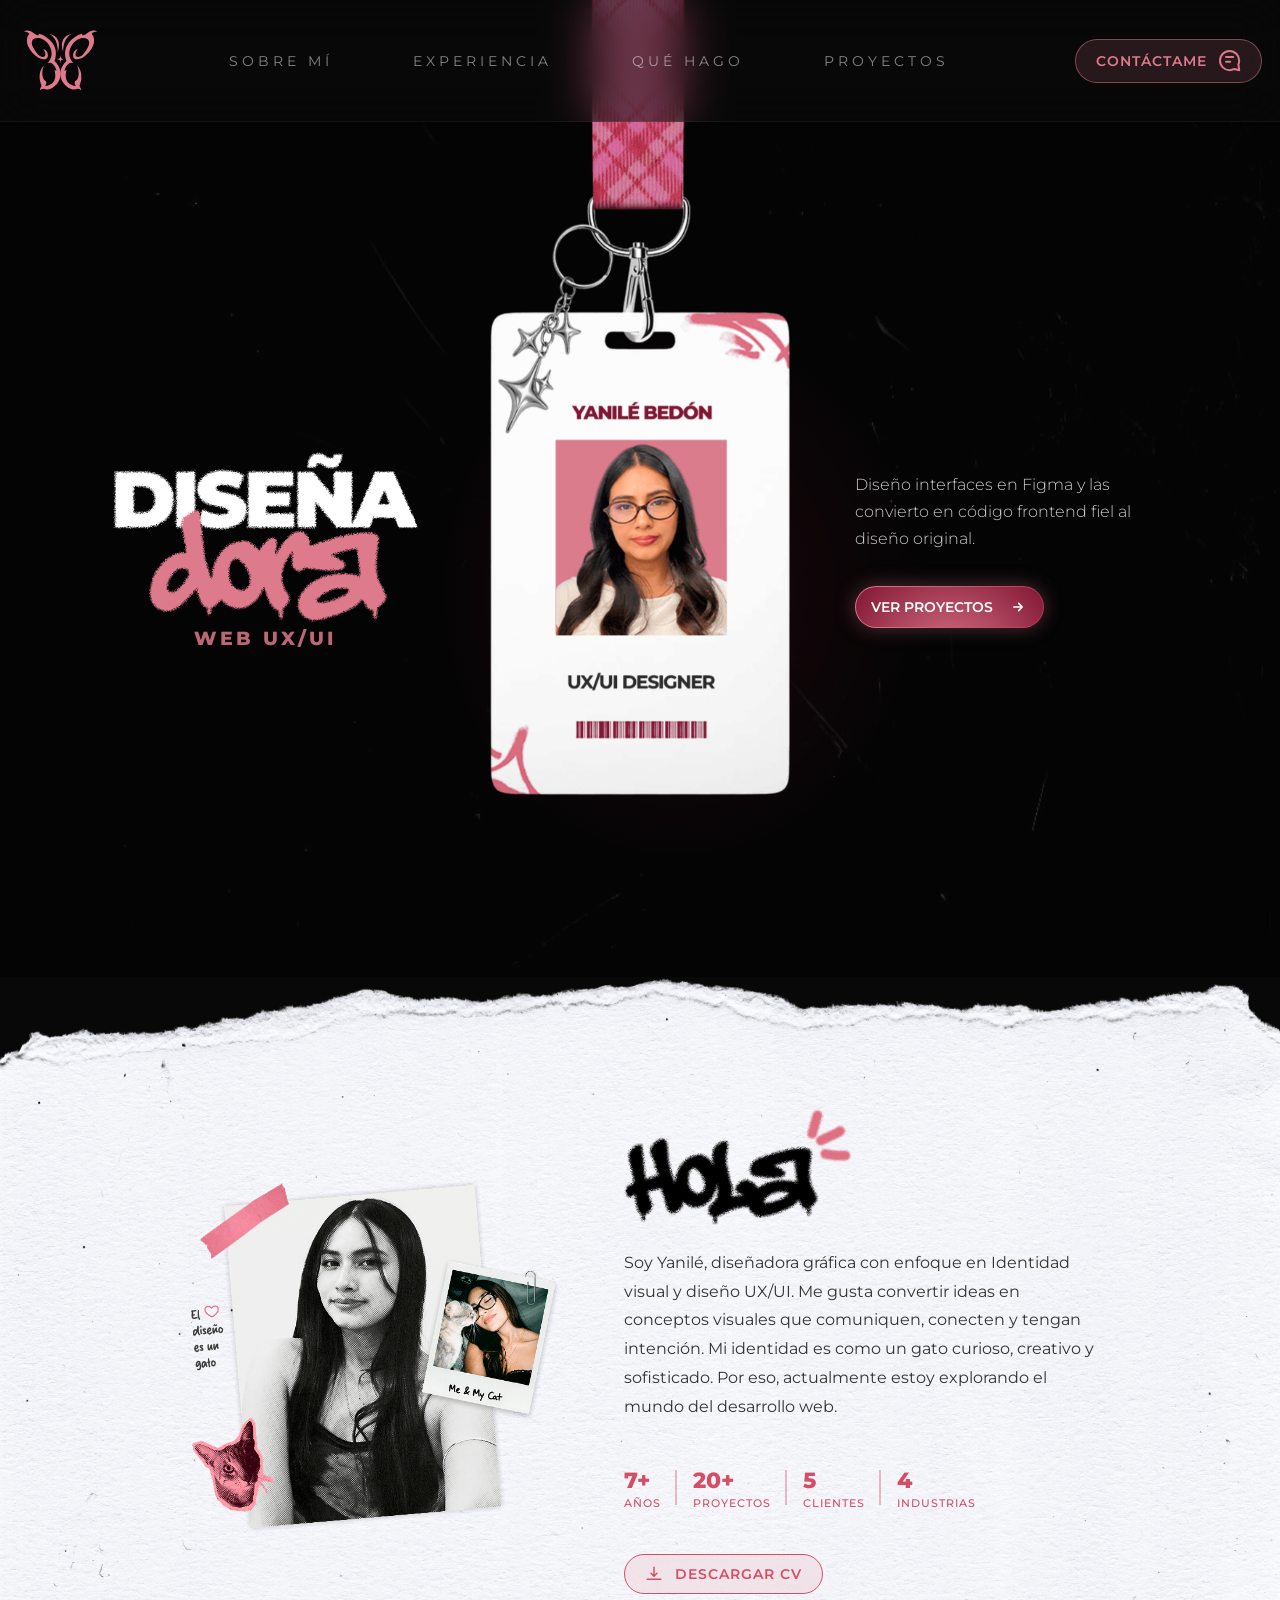
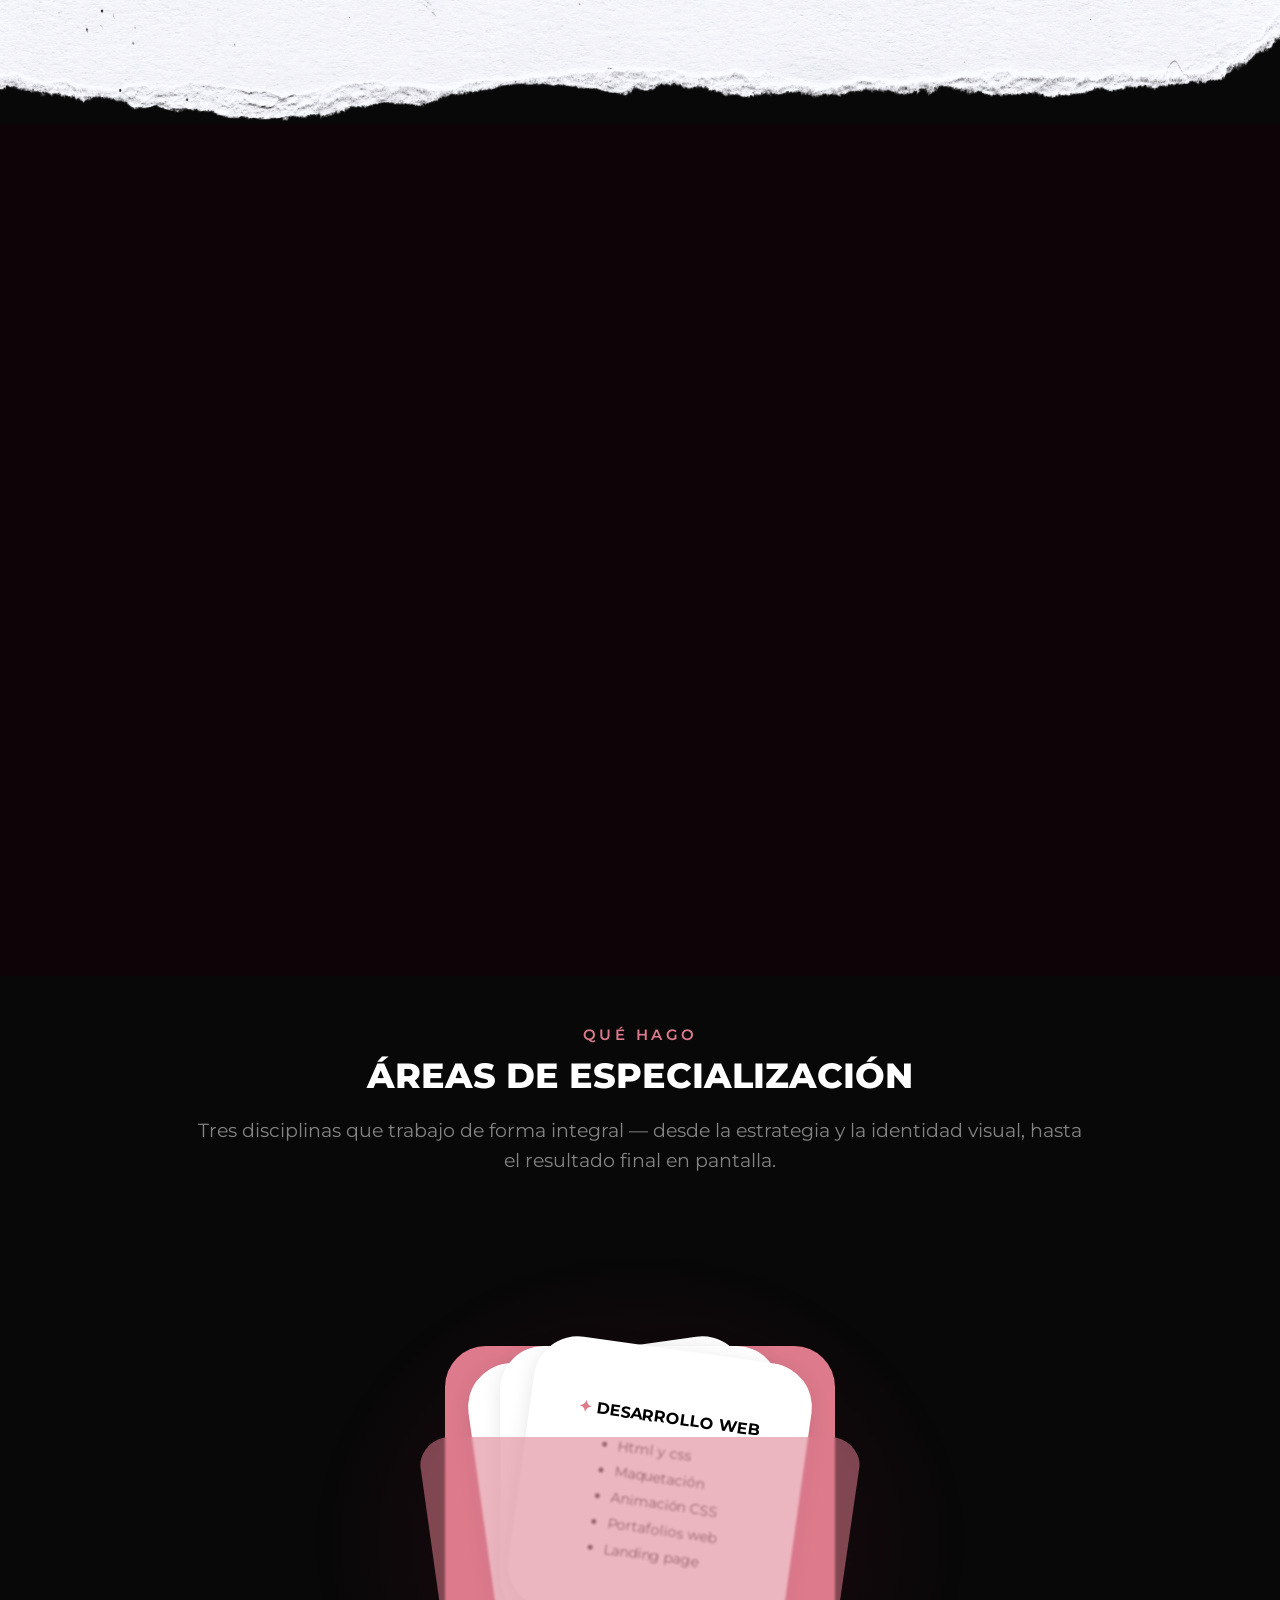
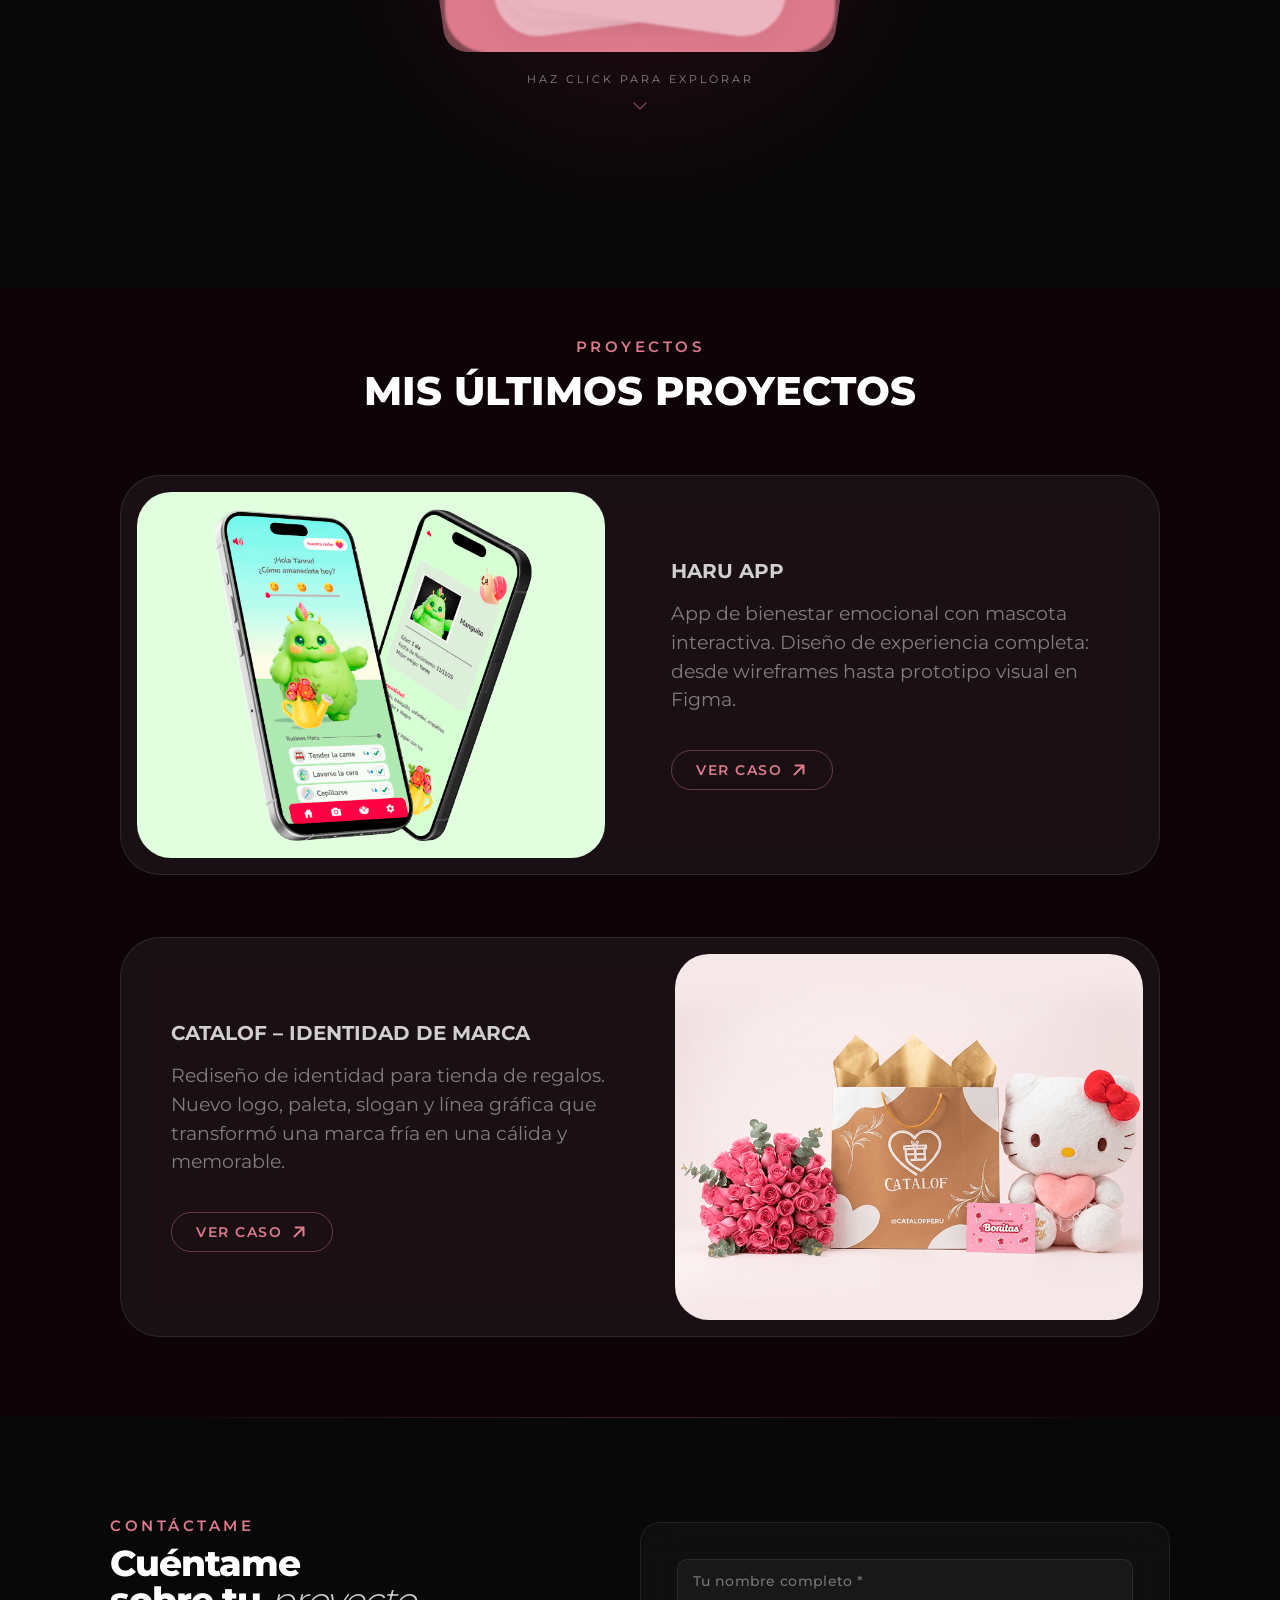
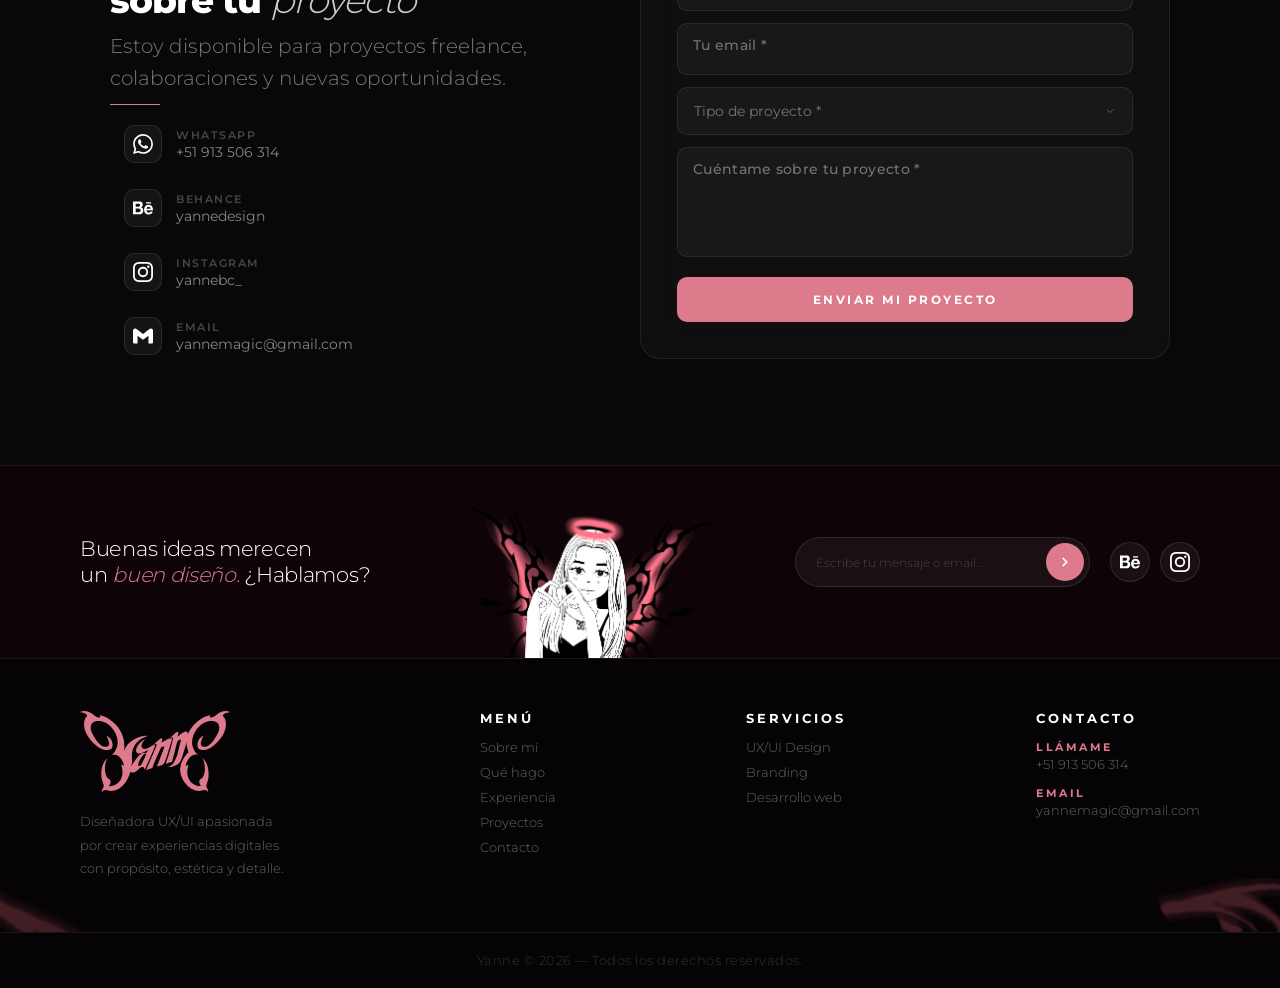
==== commit 85a15d28: "Add files via upload" ====
--- a/index.html
+++ b/index.html
@@ -150,36 +150,36 @@
 			<ul>
 				<li>
 					<div class="item-info">
-						<h4>INSTITUTO SISE</h4>
-						<p>Diseño Gráfico</p>
+						<h4>Diseño Gráfico</h4>
+						<p>INSTITUTO SISE</p>
 					</div>
 					<span class="fecha">2014-2017</span>
 				</li>
 				<li>
 					<div class="item-info">
-						<h4>IDIOMAS SISE</h4>
-						<p>Inglés intermedio</p>
+						<h4>Inglés intermedio</h4>
+						<p>IDIOMAS SISE</p>
 					</div>
 					<span class="fecha">2014-2016</span>
 				</li>
 				<li>
 					<div class="item-info">
-						<h4>CREHANA</h4>
-						<p>Marketing RRSS</p>
-					</div>
-					<span class="fecha">2020</span>
-				</li>
-				<li>
-					<div class="item-info">
-						<h4>IPAD</h4>
-						<p>Interfaces Web</p>
+						<h4>Interfaces Web</h4>
+						<p>IPAD</p>
 					</div>
 					<span class="fecha">2025</span>
 				</li>
 				<li>
 					<div class="item-info">
-						<h4>IPAD</h4>
-						<p>HTML5 & CSS3</p>
+						<h4>HTML5 & CSS3</h4>
+						<p>IPAD</p>
+					</div>
+					<span class="fecha">2026</span>
+				</li>
+				<li>
+					<div class="item-info">
+						<h4>Frontend Básico</h4>
+						<p>MTPE</p>
 					</div>
 					<span class="fecha">2026</span>
 				</li>
@@ -190,36 +190,36 @@
 			<ul>
 				<li>
 					<div class="item-info">
-						<h4>PUBLICITA PERÚ</h4>
-						<p>Diseñadora gráfica</p>
+						<h4>Diseñadora gráfica</h4>
+						<p>PUBLICITA PERÚ</p>
 					</div>
 					<span class="fecha">2017-2018</span>
 				</li>
 				<li>
 					<div class="item-info">
-						<h4>MUSUQ 360</h4>
-						<p>Diseñadora gráfica</p>
+						<h4>Diseñadora gráfica</h4>
+						<p>MUSUQ 360</p>
 					</div>
 					<span class="fecha">2018</span>
 				</li>
 				<li>
 					<div class="item-info">
-						<h4>IMPERIOS TRAVEL</h4>
-						<p>Diseñadora gráfica</p>
+						<h4>Diseñadora gráfica</h4>
+						<p>IMPERIOS TRAVEL</p>
 					</div>
 					<span class="fecha">2018-2019</span>
 				</li>
 				<li>
 					<div class="item-info">
-						<h4>AGENCIA SYSCOM</h4>
-						<p>Diseñadora y editora de videos</p>
+						<h4>Diseñadora & Editora de video</h4>
+						<p>AGENCIA SYSCOM</p>
 					</div>
 					<span class="fecha">2020-2023</span>
 				</li>
 				<li>
 					<div class="item-info">
-						<h4>CATALOF PERÚ</h4>
-						<p>Social media manager</p>
+						<h4>Social media manager</h4>
+						<p>CATALOF PERÚ</p>
 					</div>
 					<span class="fecha">2023-2025</span>
 				</li>
@@ -235,20 +235,20 @@
     </div>
     <div class="card-info tab-panel" id="tab-educacion">
       <ul>
-        <li><div class="item-info"><h4>INSTITUTO SISE</h4><p>Diseño Gráfico</p></div><span class="fecha">2014-2017</span></li>
-        <li><div class="item-info"><h4>IDIOMAS SISE</h4><p>Inglés intermedio</p></div><span class="fecha">2014-2016</span></li>
-        <li><div class="item-info"><h4>CREHANA</h4><p>Marketing RRSS</p></div><span class="fecha">2020</span></li>
-        <li><div class="item-info"><h4>IPAD</h4><p>Interfaces Web</p></div><span class="fecha">2025</span></li>
-        <li><div class="item-info"><h4>IPAD</h4><p>HTML5 & CSS3</p></div><span class="fecha">2026</span></li>
+        <li><div class="item-info"><h4>Diseño Gráfico</h4><p>INSTITUTO SISE</p></div><span class="fecha">2014-2017</span></li>
+        <li><div class="item-info"><h4>Inglés intermedio</h4><p>IDIOMAS SISE</p></div><span class="fecha">2014-2016</span></li>
+        <li><div class="item-info"><h4>Interfaces Web</h4><p>IPAD</p></div><span class="fecha">2025</span></li>
+        <li><div class="item-info"><h4>HTML5 & CSS3</h4><p>IPAD</p></div><span class="fecha">2026</span></li>
+        <li><div class="item-info"><h4>Frontend Básico</h4><p>MTPE</p></div><span class="fecha">2026</span></li>
       </ul>
     </div>
     <div class="card-info tab-panel oculto" id="tab-trayectoria">
       <ul>
-        <li><div class="item-info"><h4>PUBLICITA PERÚ</h4><p>Diseñadora gráfica</p></div><span class="fecha">2017-2018</span></li>
-        <li><div class="item-info"><h4>MUSUQ 360</h4><p>Diseñadora gráfica</p></div><span class="fecha">2018</span></li>
-        <li><div class="item-info"><h4>IMPERIOS TRAVEL</h4><p>Diseñadora gráfica</p></div><span class="fecha">2018-2019</span></li>
-        <li><div class="item-info"><h4>AGENCIA SYSCOM</h4><p>Diseñadora y editora de videos</p></div><span class="fecha">2020-2023</span></li>
-        <li><div class="item-info"><h4>CATALOF PERÚ</h4><p>Social media manager</p></div><span class="fecha">2023-2025</span></li>
+        <li><div class="item-info"><h4>Diseño gráfico</h4><p>PUBLICITA PERÚ</p></div><span class="fecha">2017-2018</span></li>
+        <li><div class="item-info"><h4>Diseño gráfico</h4><p>MUSUQ 360</p></div><span class="fecha">2018</span></li>
+        <li><div class="item-info"><h4>Diseño gráfico</h4><p>IMPERIOS TRAVEL</p></div><span class="fecha">2018-2019</span></li>
+        <li><div class="item-info"><h4>Diseño & Motion</h4><p>AGENCIA SYSCOM</p></div><span class="fecha">2020-2023</span></li>
+        <li><div class="item-info"><h4>Social media</h4><p>CATALOF PERÚ</p></div><span class="fecha">2023-2025</span></li>
       </ul>
     </div>
   </div>
--- a/style.css
+++ b/style.css
@@ -211,7 +211,7 @@
 }
 
 #hero-content {
-  min-height: 90vh;
+  min-height: 95vh;
   display: grid;
   grid-template-columns: 1fr auto 1fr;
   place-items: center;
@@ -348,17 +348,16 @@
 
 /* ANIMACIÓN */
 .card-wrapper {
-  width: clamp(200px, 22vw, 370px);
+  width: clamp(350px, 21vw, 375px);
   perspective: 1000px;
   cursor: pointer;
-transform: translateY(clamp(-880px, -79vh, -100px));
+transform: translateY(-770px);
   transition: transform 0.4s ease, filter 0.4s ease;
   z-index: 1;
-
 }
 
 .card-wrapper:hover {
-  transform: scale(1.03) translateY(-720px);
+  transform: scale(1.03) translateY(-760px);
 }
 
 .card-wrapper {
@@ -640,7 +639,7 @@
 }
 
 .item-info h4 {
-  font-size: 1em;
+  font-size: 1.15em;
   font-family: Montserrat;
   font-weight: 600;
   margin-bottom: 4px;
@@ -1889,18 +1888,27 @@
   .hero-sub {
     font-size: 1.2em;
   }
-
+  .hero-left{
+    width: 320px;
+  }
+  .hero-right{
+    width: 320px;
+  }
+  .btn-hero {
+    font-size: 0.85em;
+    padding: 10px 15px;
+  }
   .hero-right p {
     font-size: 1em;
   }
 
   .card-wrapper {
-    transform: translateY(-700px);
-    width: 350px;
+    transform: translateY(-650px);
+    width: 300px;
   }
 
   .card-wrapper:hover {
-    transform: rotate(2deg) scale(1.03) translateY(-640px);
+    transform: scale(1) translateY(-640px);
   }
 
   /* Sobre mí */
@@ -1930,7 +1938,7 @@
   .item-info h4 {
     font-size: 0.8em;
   }
-
+  
   .skills-grupo h4 {
     font-size: 1em;
   }
@@ -2037,7 +2045,7 @@
   .hero-right p { font-size: 0.9em; }
   
   .card-wrapper {
-    transform: translateY(-620px);
+    transform: translateY(-640px);
     width: 290px;
   }
 
@@ -2313,11 +2321,12 @@
     width: 280px;
     margin-top: -1px;
     animation: none;
-    grid-area: 1 / 1 / 3 / 2;;
+    grid-area: 1 / 1 / 3 / 2;
+    transform: translateY(-615px);
   }
 
   .card-wrapper:hover {
-    transform: translateY(-590px) scale(1.03);
+    transform: translateY(-605px);
   }
 
  .hero-right {
@@ -2326,7 +2335,6 @@
   margin-top: -333px;
   width: 330px;
   place-items: center;
-
 }
 
 .btn-hero {
@@ -2335,7 +2343,6 @@
   }
 
   .foto-collage { width: clamp(250px, 70vw, 360px); }
-  
 }
 
 /* ── TABLET (≤ 768px) ─────────────────────────────────────────── */
@@ -2367,10 +2374,11 @@
     width: clamp(50px, 49vw, 280px);
     margin-top: -1px;
     animation: none;
-    grid-area: 1 / 1 / 3 / 2;;
+    grid-area: 1 / 1 / 3 / 2;
+    transform: translateY(-650px) ;
   }
   .card-wrapper:hover {
-    transform: translateY(-480px) scale(1.03);
+    transform: translateY(-640px);
   }
  .hero-right {
   gap: 10px;
@@ -2379,7 +2387,6 @@
   width: clamp(150px, 40vw, 300px);
   place-items: center;
   text-align: center  ;
-
 }
 
 .btn-hero {
@@ -2434,14 +2441,15 @@
   }
 
   .skills-fila {
-    gap: 22px;
+    gap: 26px;
+    display:grid;
     grid-template-columns: repeat(2, 1fr);
   }
 
   .skills-grupo {
     width: 100%;
     align-items: center;
-    gap: 10px;
+    gap: 15px;
   }
 
   .skills-grupo h4 {
@@ -2450,11 +2458,11 @@
 
   .programas {
     width: 55px;
-  }
+    }
 
   .programas img {
-    width: 36px;
-    height: 36px;
+    width: 50px;
+    height: 50px;
   }
 
   .programas span {
@@ -2729,43 +2737,38 @@
 
   /* Hero */
 
-  #hero {
-    min-height: 85vh;
-  }
-
   #hero-content {
    grid-template-columns: 1fr;
     padding:30px;
+  }
+
+  .hero-right {
+    width: 300px;
+    place-items: center;
+    text-align: center;
+    grid-area: 3 / 1;
+    margin-top: -190px;
   }
 
   .hero-left {
     width: 250px;
     text-align: center;
     grid-area: 2/ 1;
-    margin-top: 250px;
-  
+    margin-top: 220px;
   }
 
   .hero-sub { font-size: 1em; }
 
   .card-wrapper {
     width: 215px;
-    transform: translateY(-205px);
+    transform: translateY(-210px);
     margin-top: -140px;
     animation: none;
     grid-area: 1 / 1;
   }
 
   .card-wrapper:hover {
-    transform: translateY(-220px) scale(1.02);
-  }
-
-  .hero-right {
-    width: 400px;
-    place-items: center;
-    text-align: center;
-    grid-area: 3 / 1;
-    margin-top: -130px;
+    transform: translateY(-200px);
   }
 
   .hero-right p { font-size: 0.9em; }
@@ -2773,6 +2776,7 @@
   .btn-hero {
     font-size: 0.7em;
     padding: 8px 16px;
+    margin-top: 2px;
   }
   
   /* Sobre mí */
@@ -2815,11 +2819,11 @@
   }
 
   .item-info h4 {
-    font-size: 0.85em;
-  }
-
-  .item-info p {
-    font-size: 0.75em;
+    font-size: 0.8em;
+  }
+
+ .item-info p {
+    font-size: 0.65em;
   }
 
   .fecha {
@@ -2836,11 +2840,16 @@
 
   .card-info ul li {
     flex-direction: row;
-    gap: 6px;
-  }
+    gap: 50px;
+  }
+
 
   .fecha {
     align-self: flex-start;
+  }
+
+  .fecha span {
+    font-size: 0.65em;
   }
 
   .container-cards {
@@ -2859,6 +2868,7 @@
 
   #skills {
     margin-top: 25px;
+    width:95%;
   }
 
   .programas img {
@@ -2873,6 +2883,16 @@
   .skills-grupo h4 {
     font-size: 0.77em;
     white-space: nowrap;
+  }
+
+    .skills-fila {
+    gap: 10px;
+    grid-template-columns: repeat( 2,1fr);
+  }
+
+  .skills-grupo {
+    align-items: center;
+    gap: 10px;
   }
 
   /* Qué hago */
@@ -2992,21 +3012,61 @@
 
   .hero-left {
     width: 240px;
-    margin-top: 310px;
+    margin-top: 220px;
+  }
+
+  .hero-right {
+    width: 300px;
+    margin-top: -220px;
   }
 
   .card-wrapper {
     width: 215px;
-    transform: translateY(-205px);
+    transform: translateY(-230px);
     margin-top: -70px;
   }
 
   .card-wrapper:hover {
-    transform: translateY(-205px) scale(1.02);
-  }
-
-  .hero-right {
-    width: 300px;
-    margin-top: -130px;
+    transform: translateY(-220px);
+  }
+.card-info ul li {
+    gap: 30px;
+  }
+
+  .item-info p {
+    font-size: 0.6em;
+  }
+.fecha {
+    font-size: 0.7em;
+  }
+  #skills {
+    margin-top: 25px;
+    gap:5px
+  }
+
+  .skills-fila {
+    gap: 5px;
+  }
+.programas {
+    width: 30px;
+  }
+  .programas img {
+    width: 30px;
+    height: 30px;
+  }
+
+    .skills-fila {
+    gap: 5px;
+    grid-template-columns: repeat( 2,1fr);
+  }
+
+  .skills-grupo {
+    align-items: center;
+    gap: 5px;
+  }
+
+    .skills-grupo h4 {
+    font-size: 0.6em;
+    white-space: nowrap;
   }
 }
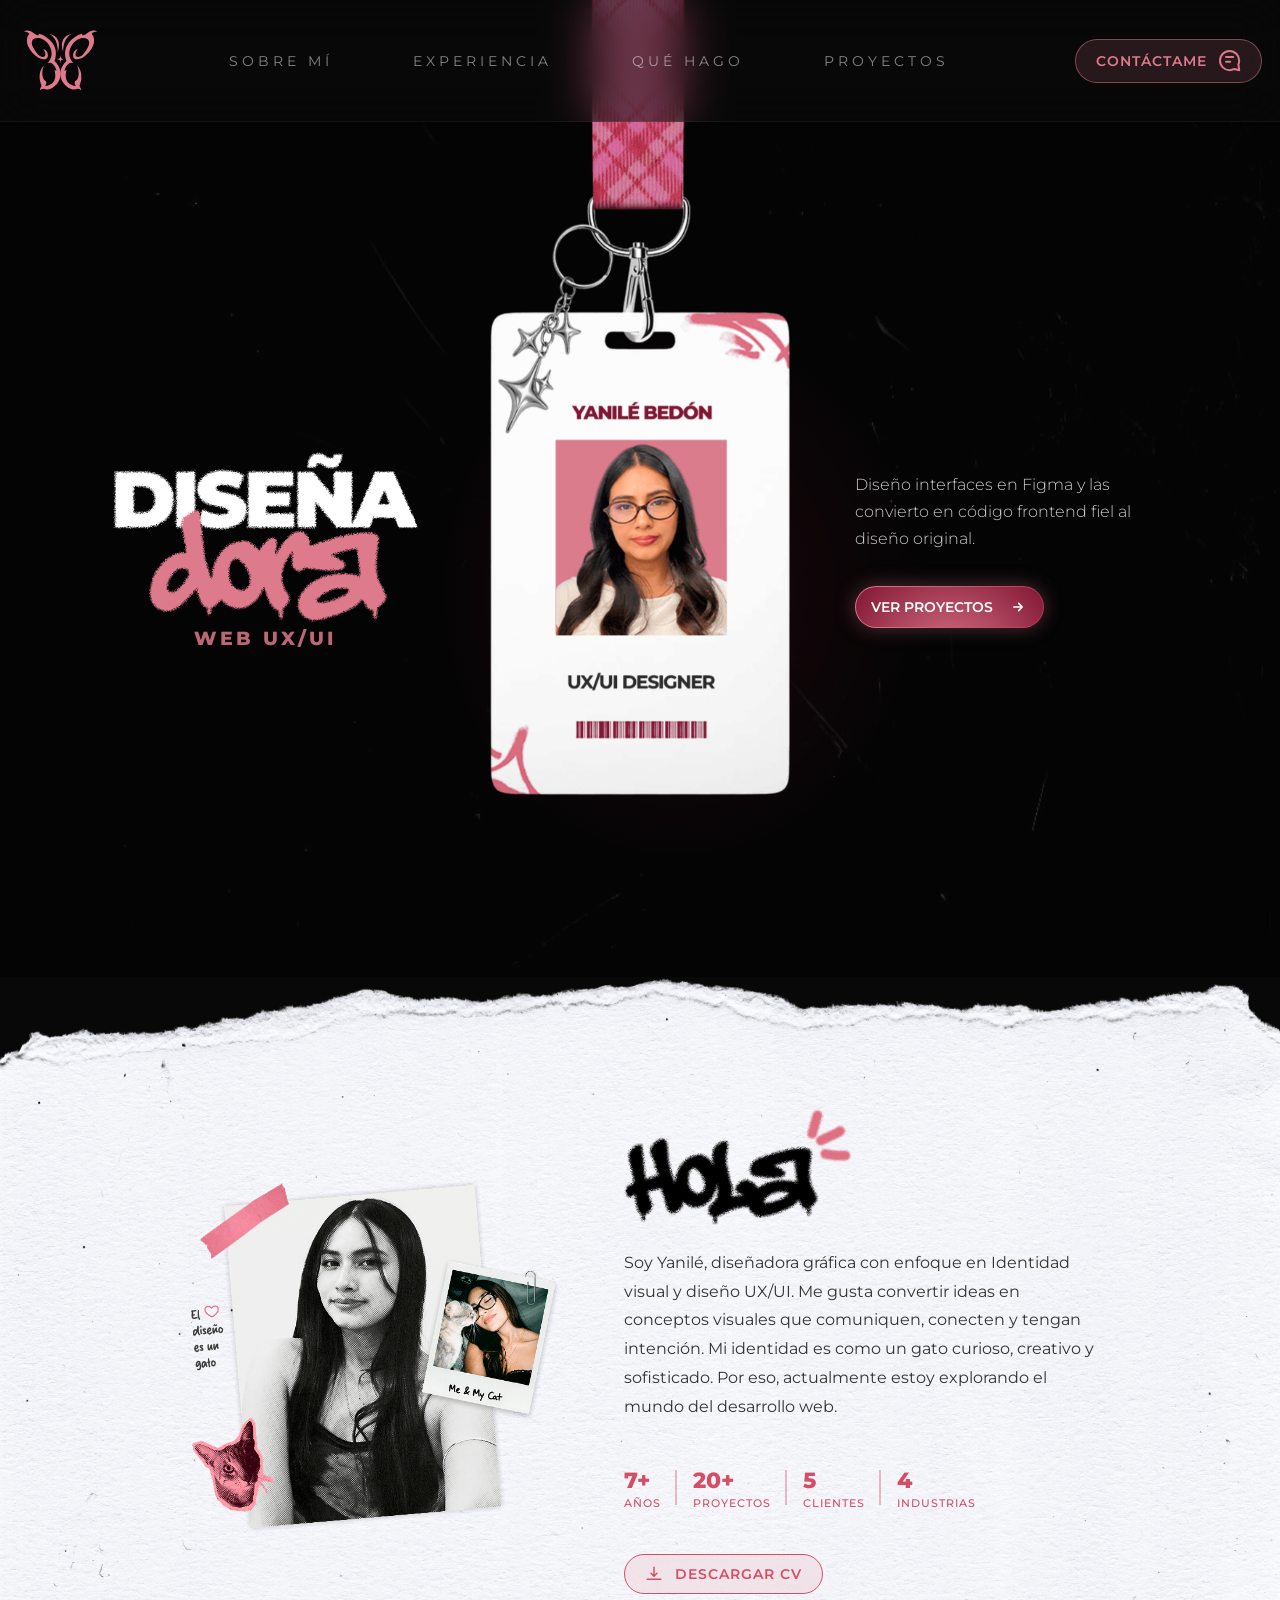
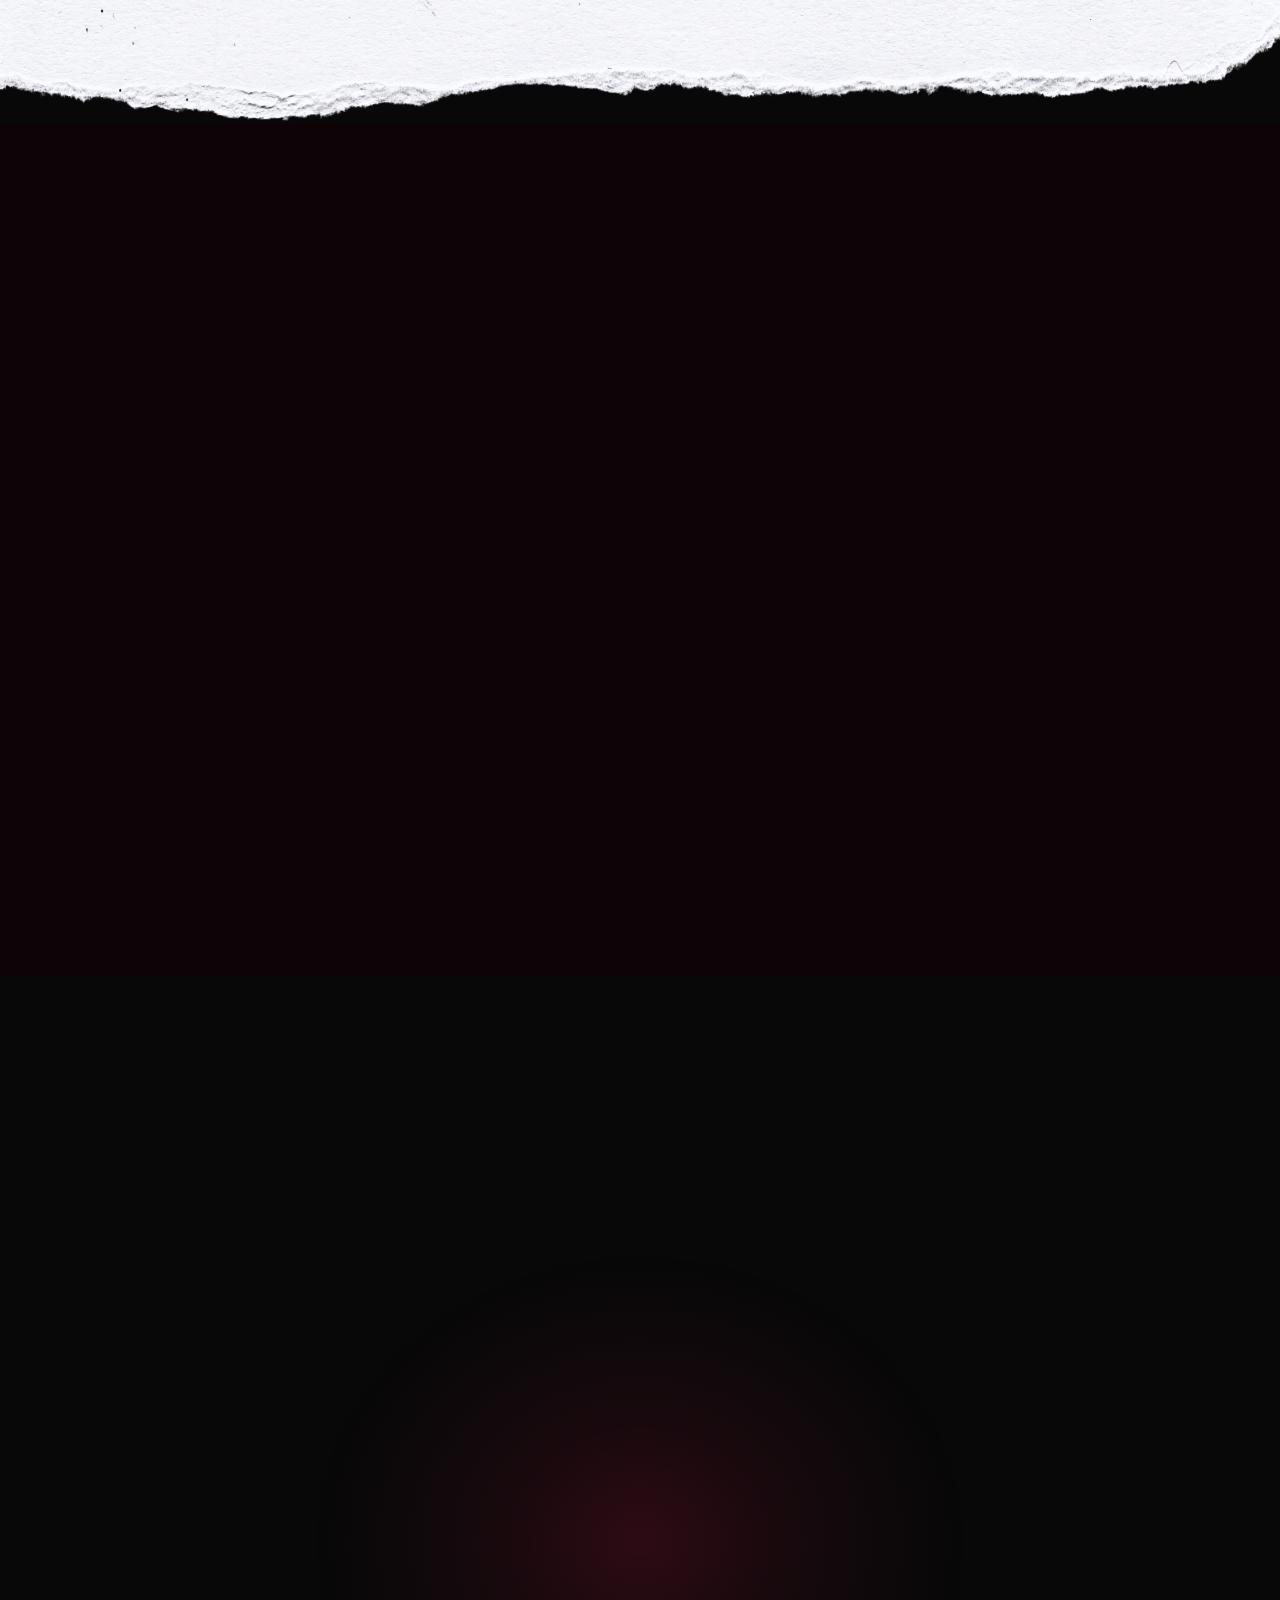
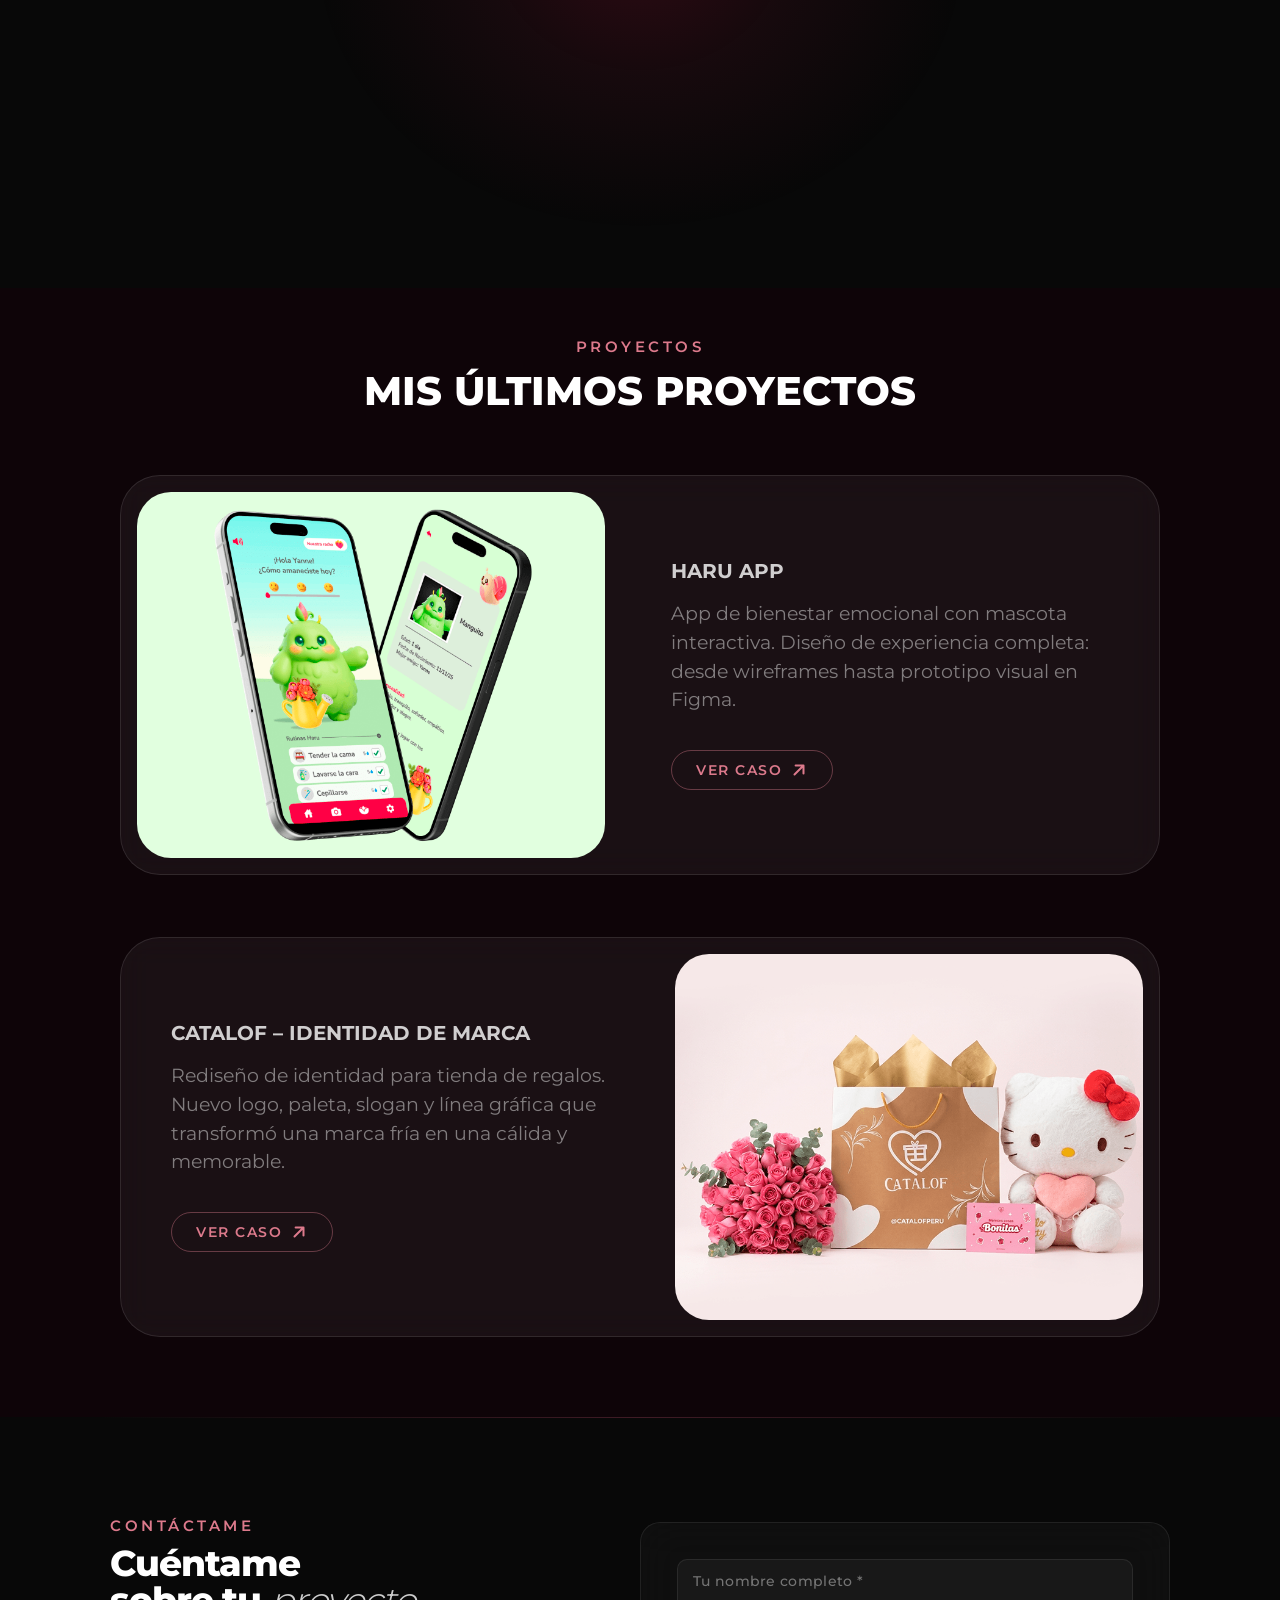
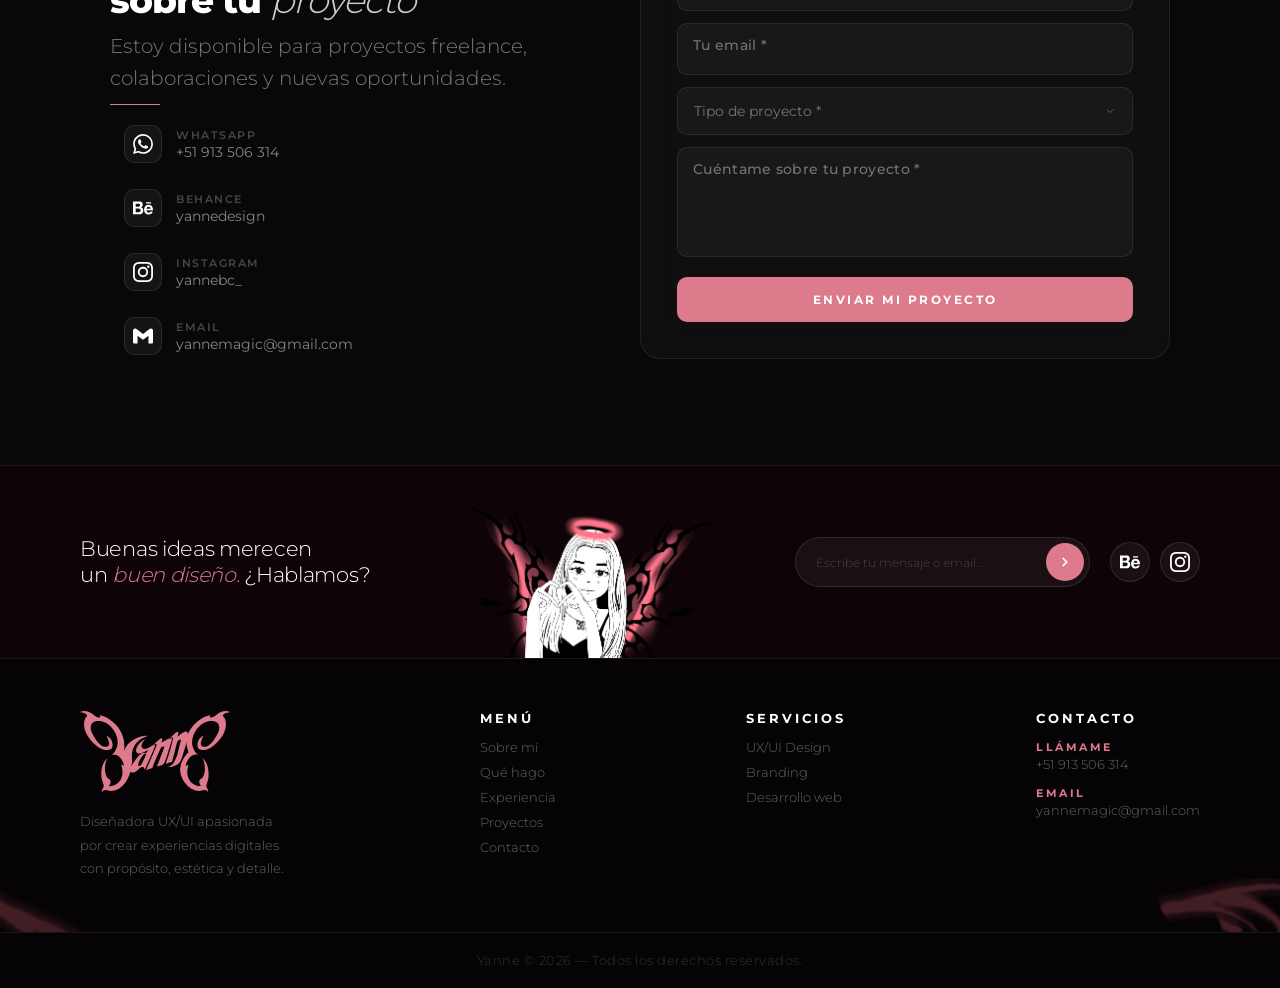
==== commit b61f8ebb: "Update index.html" ====
--- a/index.html
+++ b/index.html
@@ -3,7 +3,7 @@
 
 <head>
 	<meta charset="UTF-8">
-	<meta name="viewport" content="width=device-width, initial-scale=1.0">
+	<meta name="viewport" content="width=device-width, initial-scale=1.0, viewport-fit=cover, interactive-widget=resizes-content">
 	<title>Yanne — Diseñadora UX/UI</title>
 	<link rel="stylesheet" href="style.css">
 </head>
@@ -650,4 +650,4 @@
 <script src="script.js"></script>
 </body>
 
-</html>+</html>
--- a/style.css
+++ b/style.css
@@ -2363,16 +2363,24 @@
   gap: 10px;
   padding: 20px;
 }
-#hero{ height: 50vh; }
+#hero{ height: 80vh; }
 
  .hero-left {
   grid-area: 1 / 2; 
-  margin-top: clamp(10px, 47vw, 100px);
+  margin-top: 100px;
   width: clamp(150px, 40vw, 300px);
   }
-  .card-wrapper {
-    width: clamp(50px, 49vw, 280px);
-    margin-top: -1px;
+  
+ .hero-right {
+  gap: 10px;
+  grid-area: 2 / 2;
+  margin-top: -450px;
+  width: clamp(150px, 40vw, 300px);
+  place-items: center;
+  text-align: center  ;
+}
+.card-wrapper {
+    width: clamp(150px, 60vw, 280px);
     animation: none;
     grid-area: 1 / 1 / 3 / 2;
     transform: translateY(-650px) ;
@@ -2380,14 +2388,6 @@
   .card-wrapper:hover {
     transform: translateY(-640px);
   }
- .hero-right {
-  gap: 10px;
-  grid-area: 2 / 2;
-  margin-top: clamp(-400px, 40vw, -1000px);
-  width: clamp(150px, 40vw, 300px);
-  place-items: center;
-  text-align: center  ;
-}
 
 .btn-hero {
     font-size: 0.75em;
@@ -2721,11 +2721,38 @@
 
 }
 
+/* ── TABLET (≤ 600px) ─────────────────────────────────────────── */
+@media (max-width: 600px) {
+  .card-wrapper {
+   width:240px;
+   transform: translateY(-600px);
+  }
+
+  card-wrapper:hover {
+    transform: translateY(-600px);
+  }
+
+  .hero-left {
+    margin-top: 30px;
+  }
+
+  .hero-right {
+    margin-top: -500px;
+  }
+
+}
+
 
 /* ── MÓVIL (≤ 480px) ──────────────────────────────────────────── */
 @media (max-width: 480px) {
 
   /* Header */
+   #hero {
+    min-height: 80dvh;
+    min-height: 80svh;
+    min-height: -webkit-fill-available;
+  }
+  
   #headerbar {
     padding: 10px 20px;
   }
@@ -2747,14 +2774,14 @@
     place-items: center;
     text-align: center;
     grid-area: 3 / 1;
-    margin-top: -190px;
+    margin-top: -150px;
   }
 
   .hero-left {
     width: 250px;
     text-align: center;
     grid-area: 2/ 1;
-    margin-top: 220px;
+    margin-top: 240px;
   }
 
   .hero-sub { font-size: 1em; }
@@ -3069,4 +3096,4 @@
     font-size: 0.6em;
     white-space: nowrap;
   }
-}+}
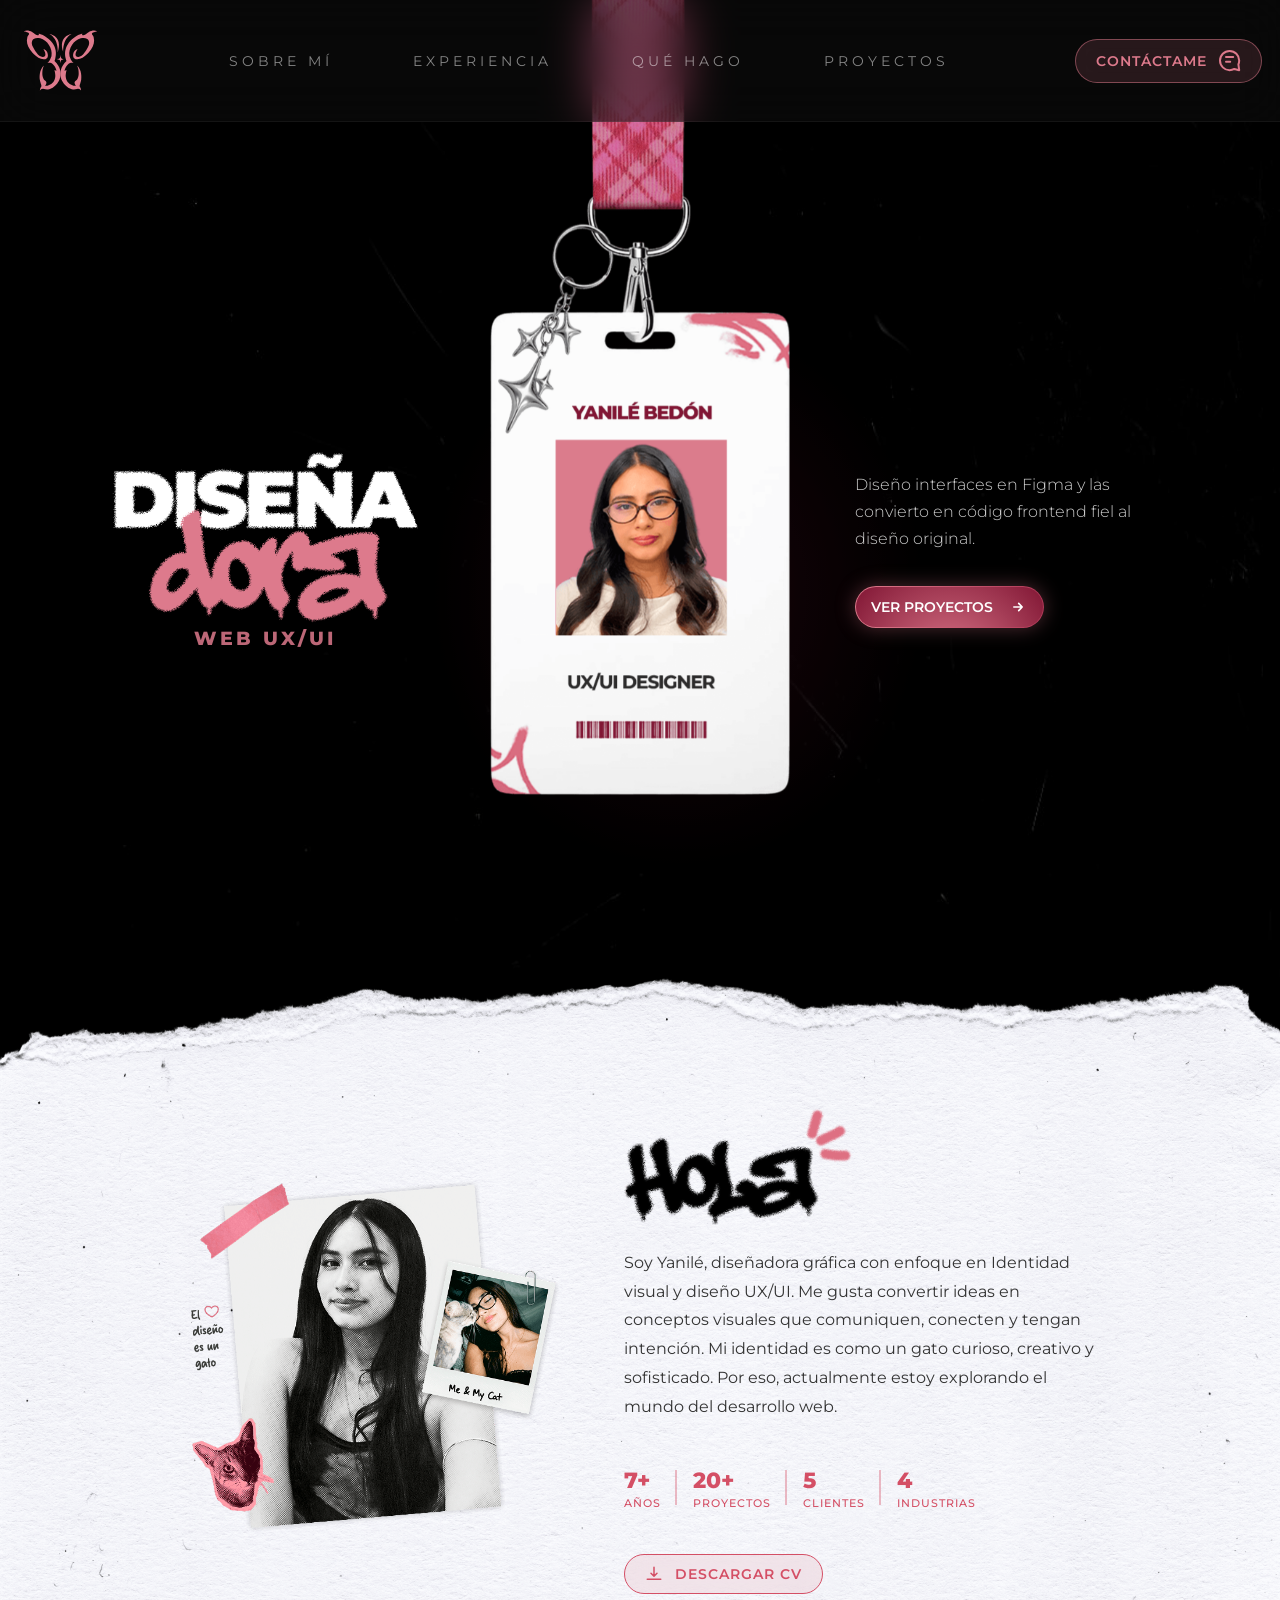
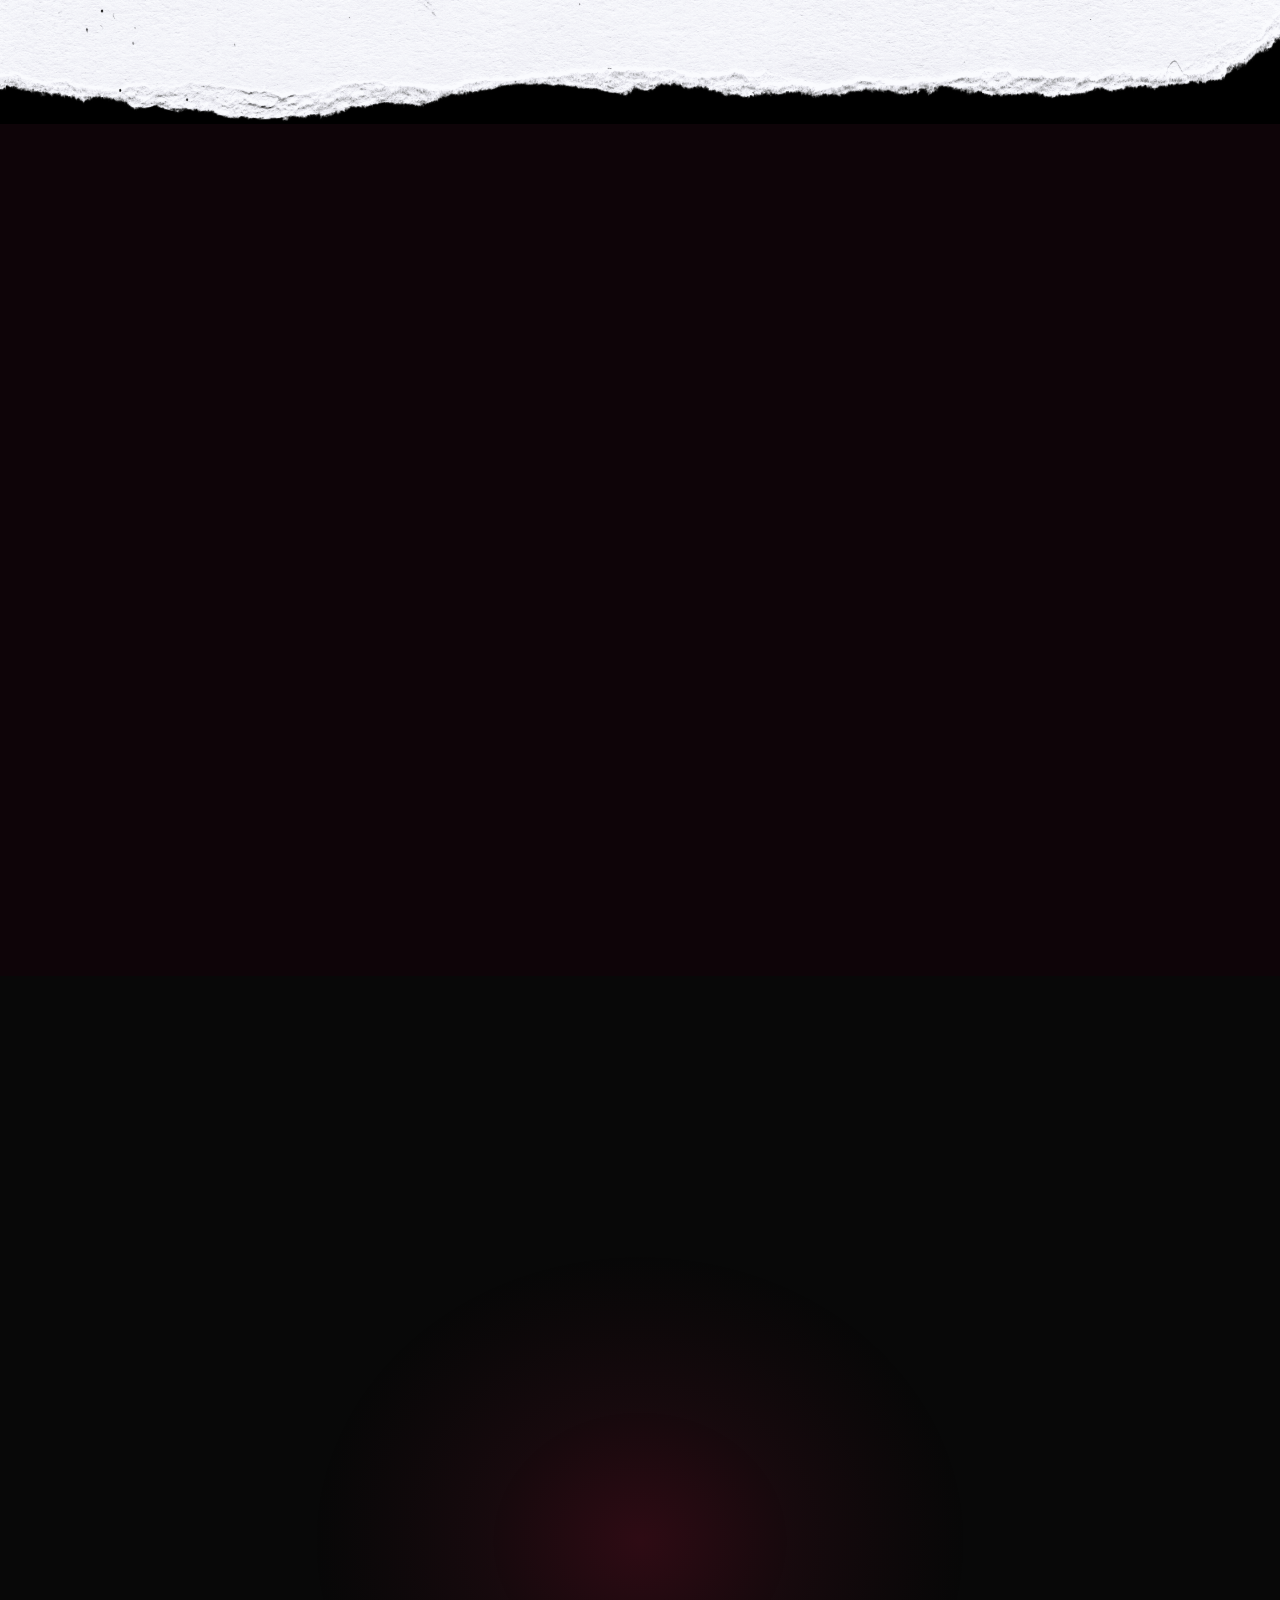
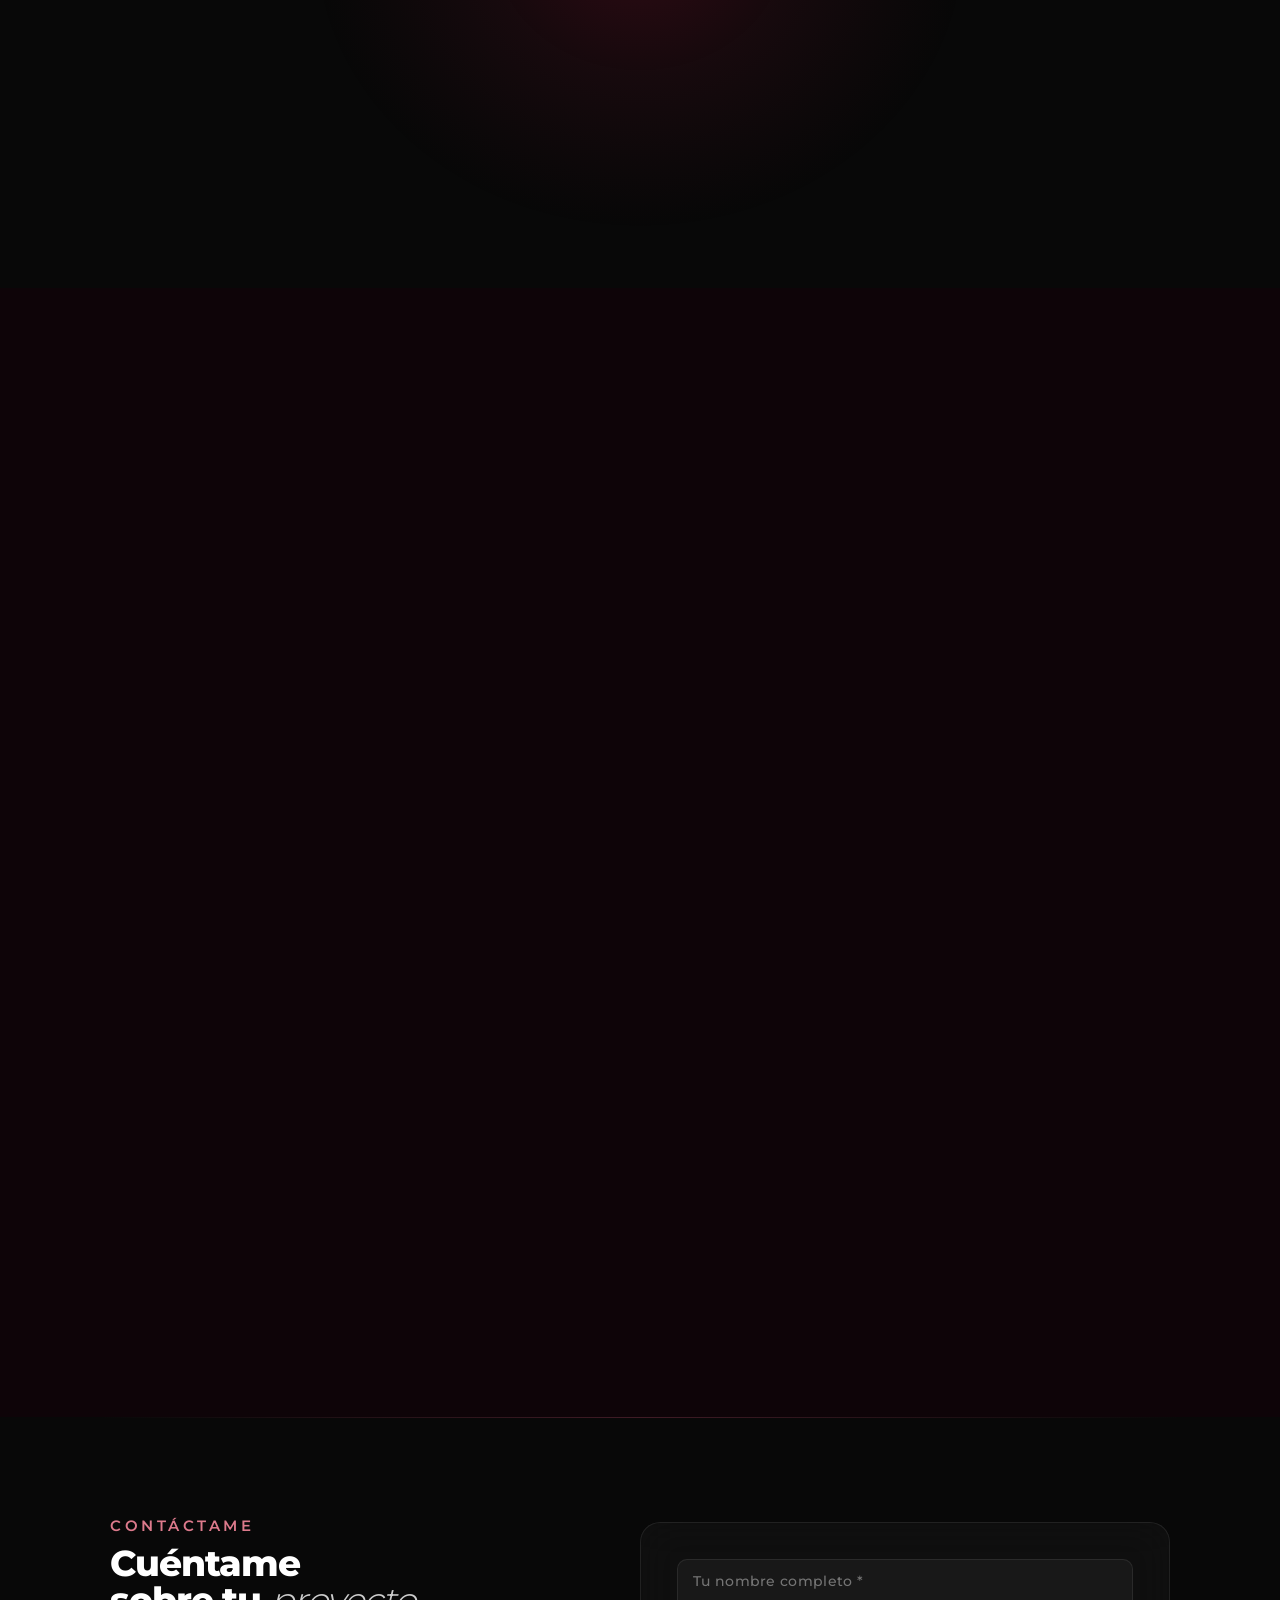
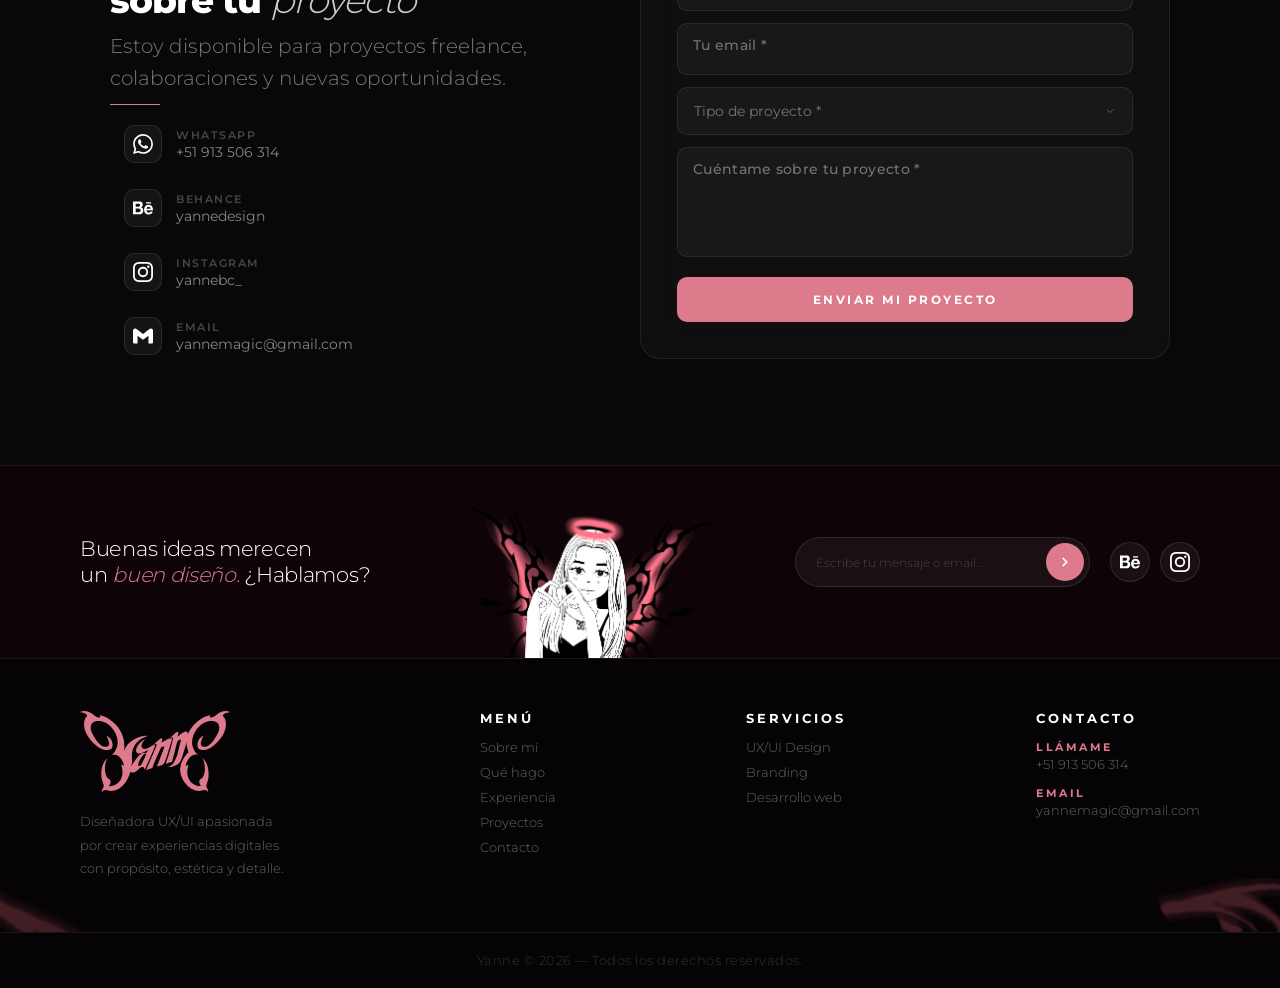
==== commit 8fceec38: "Update index.html" ====
--- a/index.html
+++ b/index.html
@@ -3,13 +3,13 @@
 
 <head>
 	<meta charset="UTF-8">
-	<meta name="viewport" content="width=device-width, initial-scale=1.0, viewport-fit=cover, interactive-widget=resizes-content">
+	<meta name="viewport" content="width=device-width, initial-scale=1.0">
 	<title>Yanne — Diseñadora UX/UI</title>
 	<link rel="stylesheet" href="style.css">
 </head>
 
 <body>
-	<div id="container">
+	<div id="container"> 
 		<header>
 			<div id="headerbar">
 				<a href="#hero" class="icono-header">
@@ -126,7 +126,7 @@
             </div>
         </div>
 
-      <a href="cv-yanne.pdf" class="btn-contacto" download="CV-Yanne-UXUIDesigner.pdf">
+      <a href="cv-yanne.pdf" class="btn-contacto" download="Yanile-UXUI-Designer.pdf">
         <svg width="18" height="18" viewBox="0 0 24 24" fill="none">
           <path d="M12 15V3M12 15L8 11M12 15L16 11M3 19h18" stroke="currentColor" stroke-width="2" stroke-linecap="round" stroke-linejoin="round"/>
         </svg>
--- a/style.css
+++ b/style.css
@@ -218,7 +218,7 @@
   gap:clamp(10px, 2vw, 20px);
   padding: 60px;
   overflow: visible;
-  background-color: #080808;
+  background-color: #000000;
   background-image:
     radial-gradient(ellipse 30% 50% at 53% 55%, rgba(129, 22, 52, 0.35) 0%, transparent 65%);
 }
@@ -384,40 +384,6 @@
 
 /*TERMINA  HERO*/
 
-
-/* MARQUEE */
-.marquee {
-  overflow: hidden;
-  padding: 17px 0;
-  background-color: #3d0a18;
-}
-
-.marquee-track {
-  display: flex;
-  width: max-content;
-  animation: marquee 60s linear infinite;
-}
-
-.marquee-track span {
-  white-space: nowrap;
-  padding-right: 0;
-  font-size: 1em;
-  letter-spacing: 5px;
-  color: rgba(255, 255, 255, 0.75);
-  font-family: Montserrat;
-  font-weight: 600;
-}
-
-@keyframes marquee {
-  0% {
-    transform: translateX(0);
-  }
-
-  100% {
-    transform: translateX(-50%);
-  }
-}
-
 /*SOBRE MI*/
 
 #sobre-mi {
@@ -425,7 +391,7 @@
   justify-content: center;
   align-items: center;
   column-gap: 200px;
-  background-color: #080808;
+  background-color: #000000;
   position: relative;
   overflow: hidden;
   padding: 50px 100px;
@@ -2144,12 +2110,8 @@
     border-bottom: 2px solid var(--rosa);
   }
 
-  /* ── QUÉ HAGO ── */
-  #que-hago {
-    margin-top: 40px;
-  }
-
-  .subtitulo-seccion {
+  /* ── QUÉ HAGO ── */ 
+ .subtitulo-seccion {
     max-width: 700px;
   }
 
@@ -2239,8 +2201,13 @@
 
 }
 
-/* ── MENU HAMBURGUESA── */
+/* ── MENU HAMBURGUESA 992px── */
 @media (max-width: 992px) {
+
+   #hero-content {
+    background-image:
+    none;
+  }
 
    /* Nav hamburguesa */
   #headerbar nav ul {
@@ -2297,7 +2264,7 @@
     min-height: 80vh;
   }
 
-   #hero-content {
+  #hero-content {
   grid-template-columns: 1fr 1fr;
   place-items: center;
   gap: 40px;
@@ -2332,7 +2299,7 @@
  .hero-right {
   gap: 10px;
   grid-area: 2 / 2;
-  margin-top: -333px;
+  margin-top: -345px;
   width: 330px;
   place-items: center;
 }
@@ -2737,36 +2704,31 @@
   }
 
   .hero-right {
-    margin-top: -500px;
-  }
-
-}
-
+    margin-top: -515px;
+  }
+
+}
 
 /* ── MÓVIL (≤ 480px) ──────────────────────────────────────────── */
-@media (max-width: 480px) {
-
-  /* Header */
-   #hero {
+@media (max-width: 480px) {   
+  #headerbar {
+    padding: 10px 20px;
+  }
+
+  .icono-header {
+    width: 54px;
+    height: 54px;
+  }
+    /* HERO  */
+ #hero {
     min-height: 80dvh;
     min-height: 80svh;
     min-height: -webkit-fill-available;
   }
-  
-  #headerbar {
-    padding: 10px 20px;
-  }
-
-  .icono-header {
-    width: 54px;
-    height: 54px;
-  }
-
-  /* Hero */
 
   #hero-content {
    grid-template-columns: 1fr;
-    padding:30px;
+    padding: 30px;
   }
 
   .hero-right {
@@ -2774,7 +2736,7 @@
     place-items: center;
     text-align: center;
     grid-area: 3 / 1;
-    margin-top: -150px;
+    margin-top: -155px;
   }
 
   .hero-left {
@@ -2810,7 +2772,7 @@
 #sobre-mi-content {
   align-items: center;
   text-align: center;
-  padding: 30px;
+  padding: 0 30px;
   gap: 2px;
 }
 
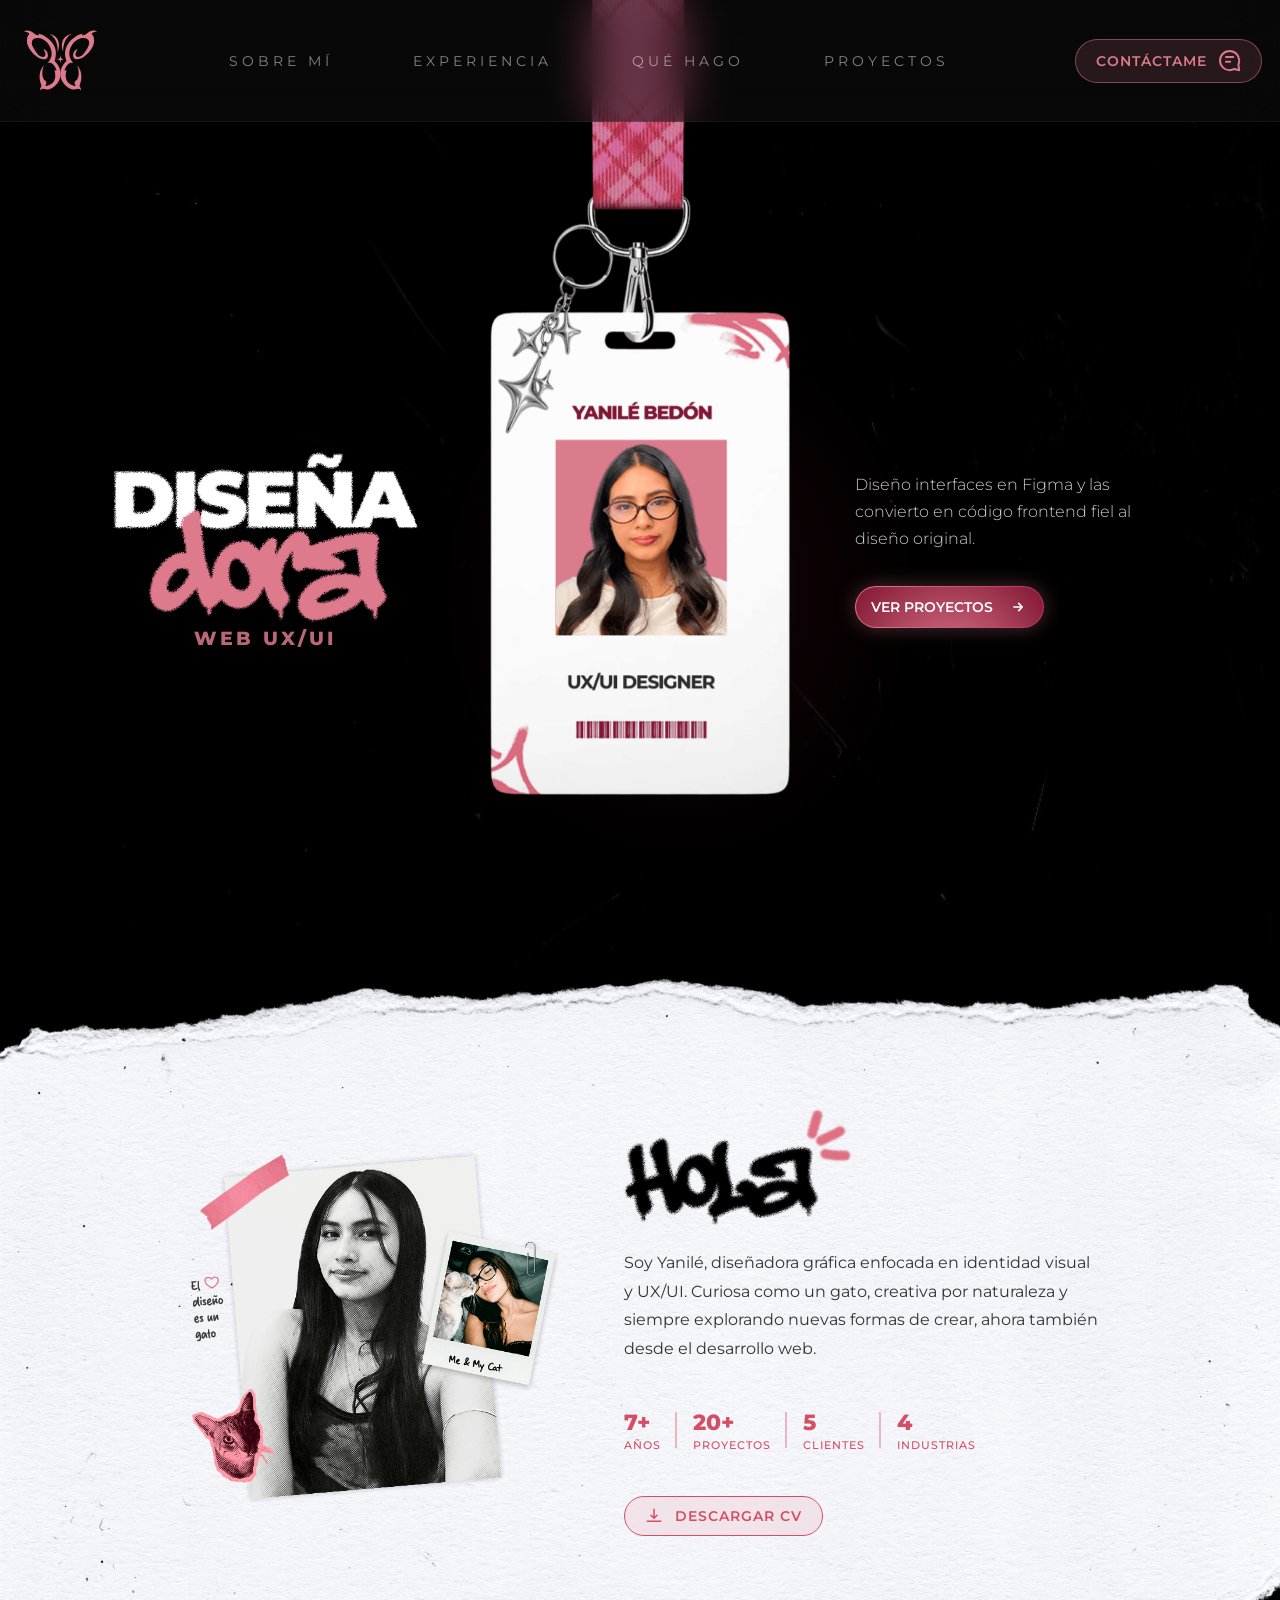
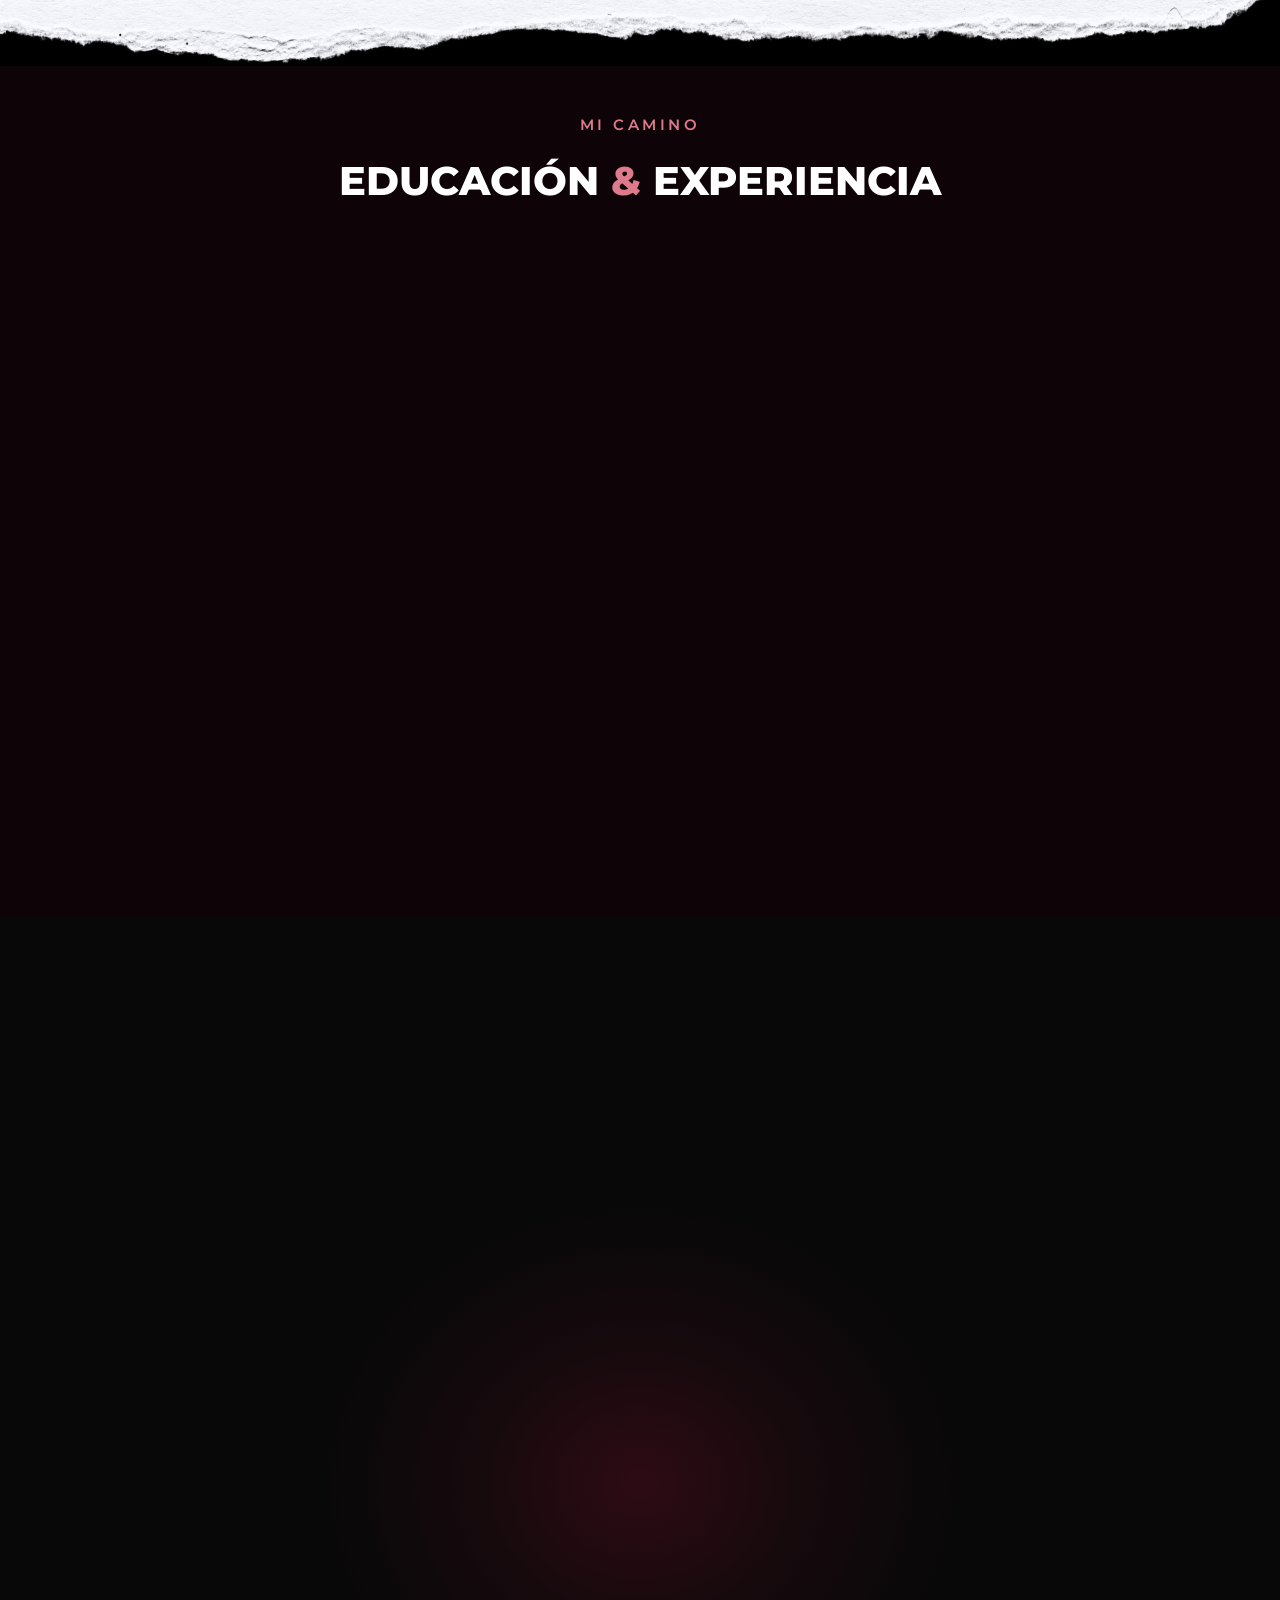
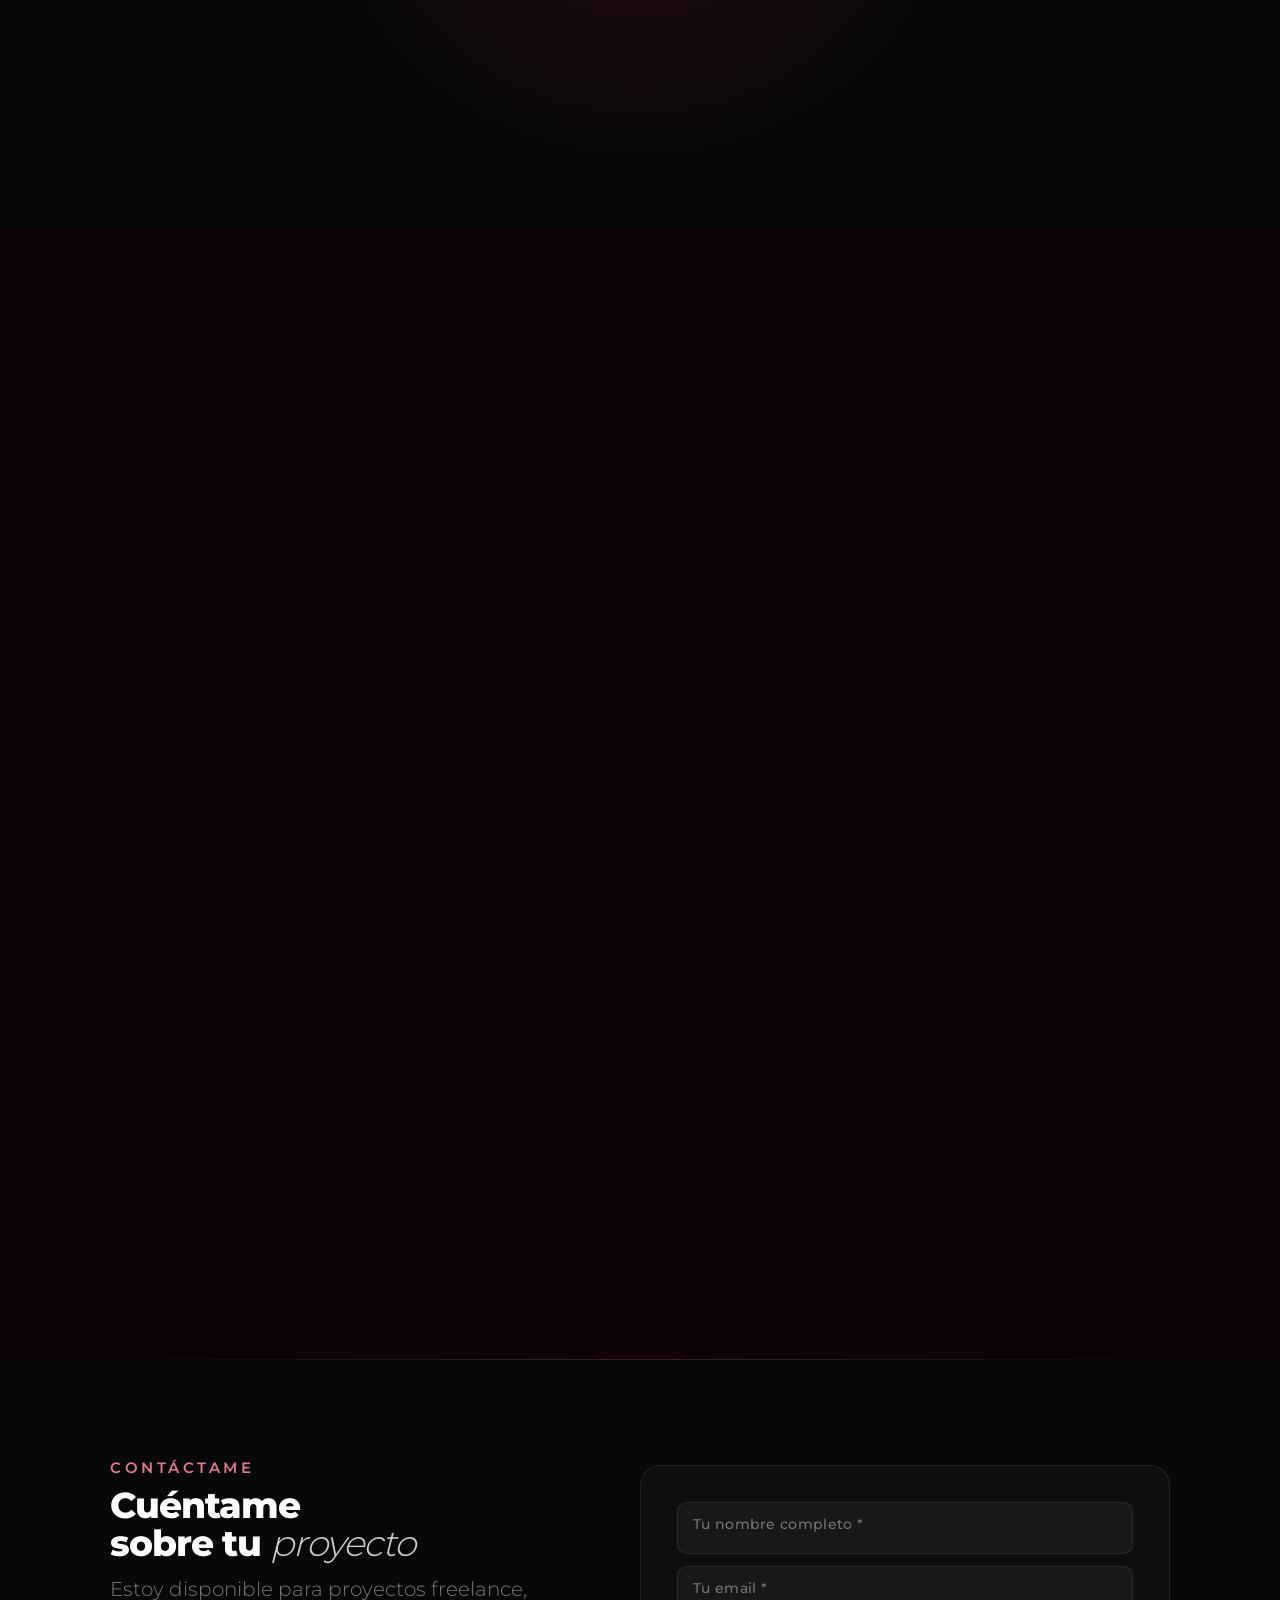
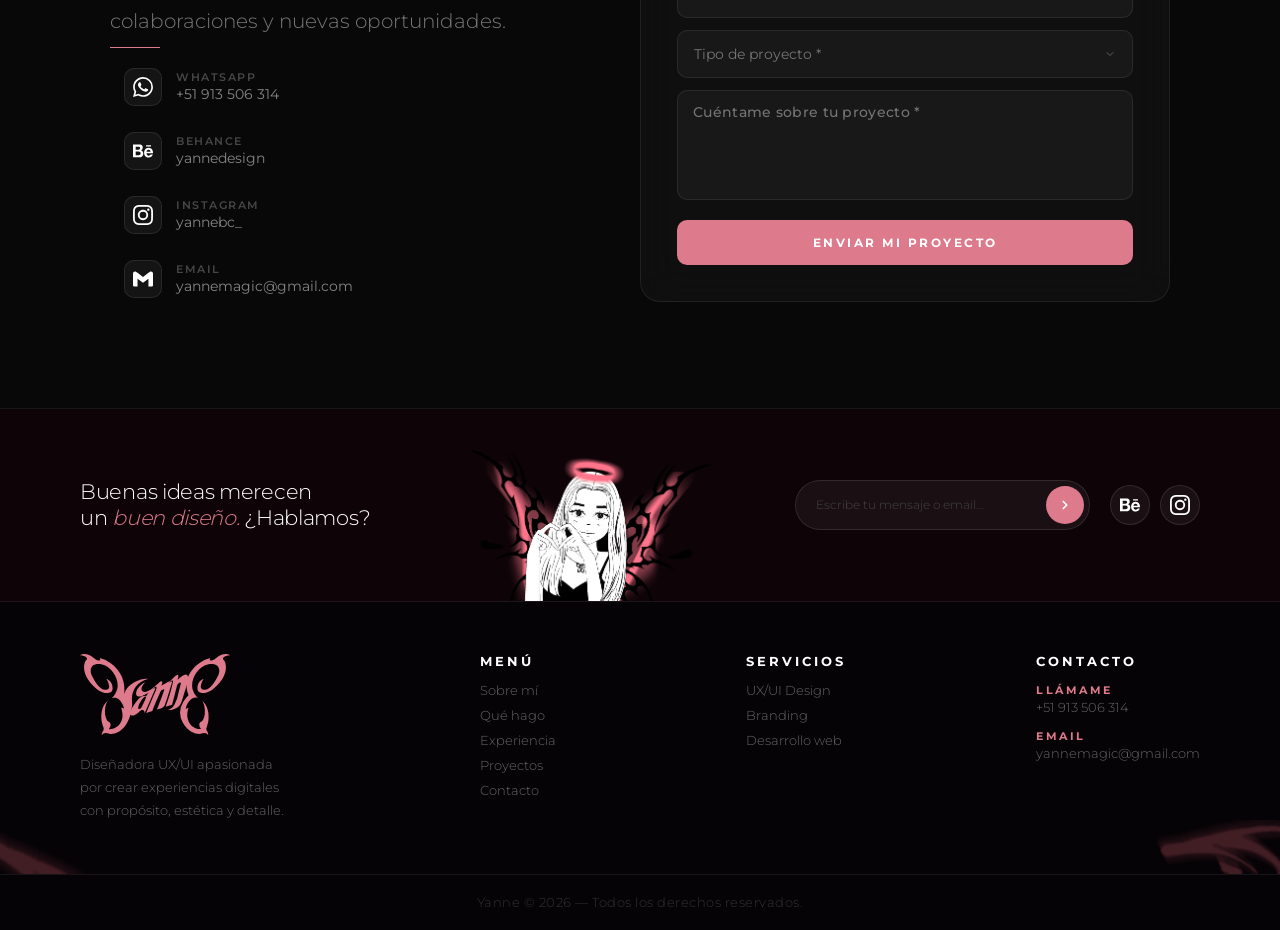
==== commit 93ad4b26: "Update index.html" ====
--- a/index.html
+++ b/index.html
@@ -104,8 +104,7 @@
 
     <div class="sobre-right">
       <img src="imagenes/hola-texto.png" class="hola-titulo" alt="Hola">
-      <p>Soy Yanilé, diseñadora gráfica con enfoque en Identidad visual y diseño UX/UI. Me gusta convertir ideas en conceptos visuales que comuniquen, conecten y tengan intención.
-Mi identidad es como un gato curioso, creativo y sofisticado. Por eso, actualmente estoy explorando el mundo del desarrollo web.</p>
+      <p>Soy Yanilé, diseñadora gráfica enfocada en identidad visual y UX/UI. Curiosa como un gato, creativa por naturaleza y siempre explorando nuevas formas de crear, ahora también desde el desarrollo web.</p>
 
 	  <div class="mini-metricas">
             <div class="mini-metrica">
@@ -286,8 +285,6 @@
 <!-- TERMINA SKILLS -->
 </section>
 <!-- TERMINA EXPERIENCIA -->
-
-
 
 <!-- EMPIEZA QUE HAGO -->
 <section id="que-hago">
@@ -396,17 +393,6 @@
 </section>
 <!-- TERMINA QUE HAGO-->
 
-<!-- MARQUEE EMPIENZA -->
-<!-- <div class="marquee">
-	<div class="marquee-track">
-		<span> DISEÑADORA UX/UI&nbsp;&nbsp;&nbsp;✦&nbsp;&nbsp;&nbsp;LIMA, PERÚ&nbsp;&nbsp;&nbsp;✦&nbsp;&nbsp;&nbsp;BRANDING & WEB&nbsp;&nbsp;&nbsp;✦&nbsp;&nbsp;&nbsp;DISEÑADORA UX/UI&nbsp;&nbsp;&nbsp;✦&nbsp;&nbsp;&nbsp;LIMA, PERÚ&nbsp;&nbsp;&nbsp;✦&nbsp;&nbsp;&nbsp;BRANDING & WEB&nbsp;&nbsp;&nbsp;✦&nbsp;&nbsp;&nbsp;DISEÑADORA UX/UI&nbsp;&nbsp;&nbsp;✦&nbsp;&nbsp;&nbsp;LIMA, PERÚ&nbsp;&nbsp;&nbsp;✦&nbsp;&nbsp;&nbsp;BRANDING & WEB&nbsp;&nbsp;&nbsp;✦&nbsp;&nbsp;&nbsp;DISEÑADORA UX/UI&nbsp;&nbsp;&nbsp;✦&nbsp;&nbsp;&nbsp;SOBRE MI&nbsp;&nbsp;&nbsp;✦&nbsp;&nbsp;&nbsp;SOBRE MI&nbsp;&nbsp;&nbsp;✦&nbsp;&nbsp;&nbsp;LIMA, PERÚ&nbsp;&nbsp;&nbsp;✦&nbsp;&nbsp;&nbsp;BRANDING & WEB&nbsp;&nbsp;&nbsp;✦&nbsp;&nbsp;&nbsp;&nbsp;
-		</span>
-		<span> DISEÑADORA UX/UI&nbsp;&nbsp;&nbsp;✦&nbsp;&nbsp;&nbsp;LIMA, PERÚ&nbsp;&nbsp;&nbsp;✦&nbsp;&nbsp;&nbsp;BRANDING & WEB&nbsp;&nbsp;&nbsp;✦&nbsp;&nbsp;&nbsp;DISEÑADORA UX/UI&nbsp;&nbsp;&nbsp;✦&nbsp;&nbsp;&nbsp;LIMA, PERÚ&nbsp;&nbsp;&nbsp;✦&nbsp;&nbsp;&nbsp;BRANDING & WEB&nbsp;&nbsp;&nbsp;✦&nbsp;&nbsp;&nbsp;DISEÑADORA UX/UI&nbsp;&nbsp;&nbsp;✦&nbsp;&nbsp;&nbsp;LIMA, PERÚ&nbsp;&nbsp;&nbsp;✦&nbsp;&nbsp;&nbsp;BRANDING & WEB✦&nbsp;&nbsp;&nbsp;DISEÑADORA UX/UI&nbsp;&nbsp;&nbsp;✦&nbsp;&nbsp;&nbsp;SOBRE MI&nbsp;&nbsp;&nbsp;✦&nbsp;&nbsp;&nbsp;SOBRE MI&nbsp;&nbsp;&nbsp;✦&nbsp;&nbsp;&nbsp;LIMA, PERÚ&nbsp;&nbsp;&nbsp;✦&nbsp;&nbsp;&nbsp;BRANDING & WEB&nbsp;&nbsp;&nbsp;✦&nbsp;&nbsp;&nbsp;&nbsp;
-		</span>
-	</div>
-</div> -->
-<!-- MARQUEE TERMINA -->
-
 <!-- EMPIEZA PROYECTOS-->
 <section id="proyectos">
   <div class="titulos">
--- a/style.css
+++ b/style.css
@@ -2706,6 +2706,12 @@
   .hero-right {
     margin-top: -515px;
   }
+.sobre-right {
+  align-items: center;
+  max-width: 650px;
+  gap:15px;
+  max-width: 700px;
+}
 
 }
 
@@ -2728,7 +2734,7 @@
 
   #hero-content {
    grid-template-columns: 1fr;
-    padding: 30px;
+    padding: 0px;
   }
 
   .hero-right {
@@ -2736,14 +2742,14 @@
     place-items: center;
     text-align: center;
     grid-area: 3 / 1;
-    margin-top: -155px;
+    margin-top: -210px;
   }
 
   .hero-left {
     width: 250px;
     text-align: center;
     grid-area: 2/ 1;
-    margin-top: 240px;
+    margin-top: 220px;
   }
 
   .hero-sub { font-size: 1em; }
@@ -2751,7 +2757,7 @@
   .card-wrapper {
     width: 215px;
     transform: translateY(-210px);
-    margin-top: -140px;
+    margin-top: -120px;
     animation: none;
     grid-area: 1 / 1;
   }
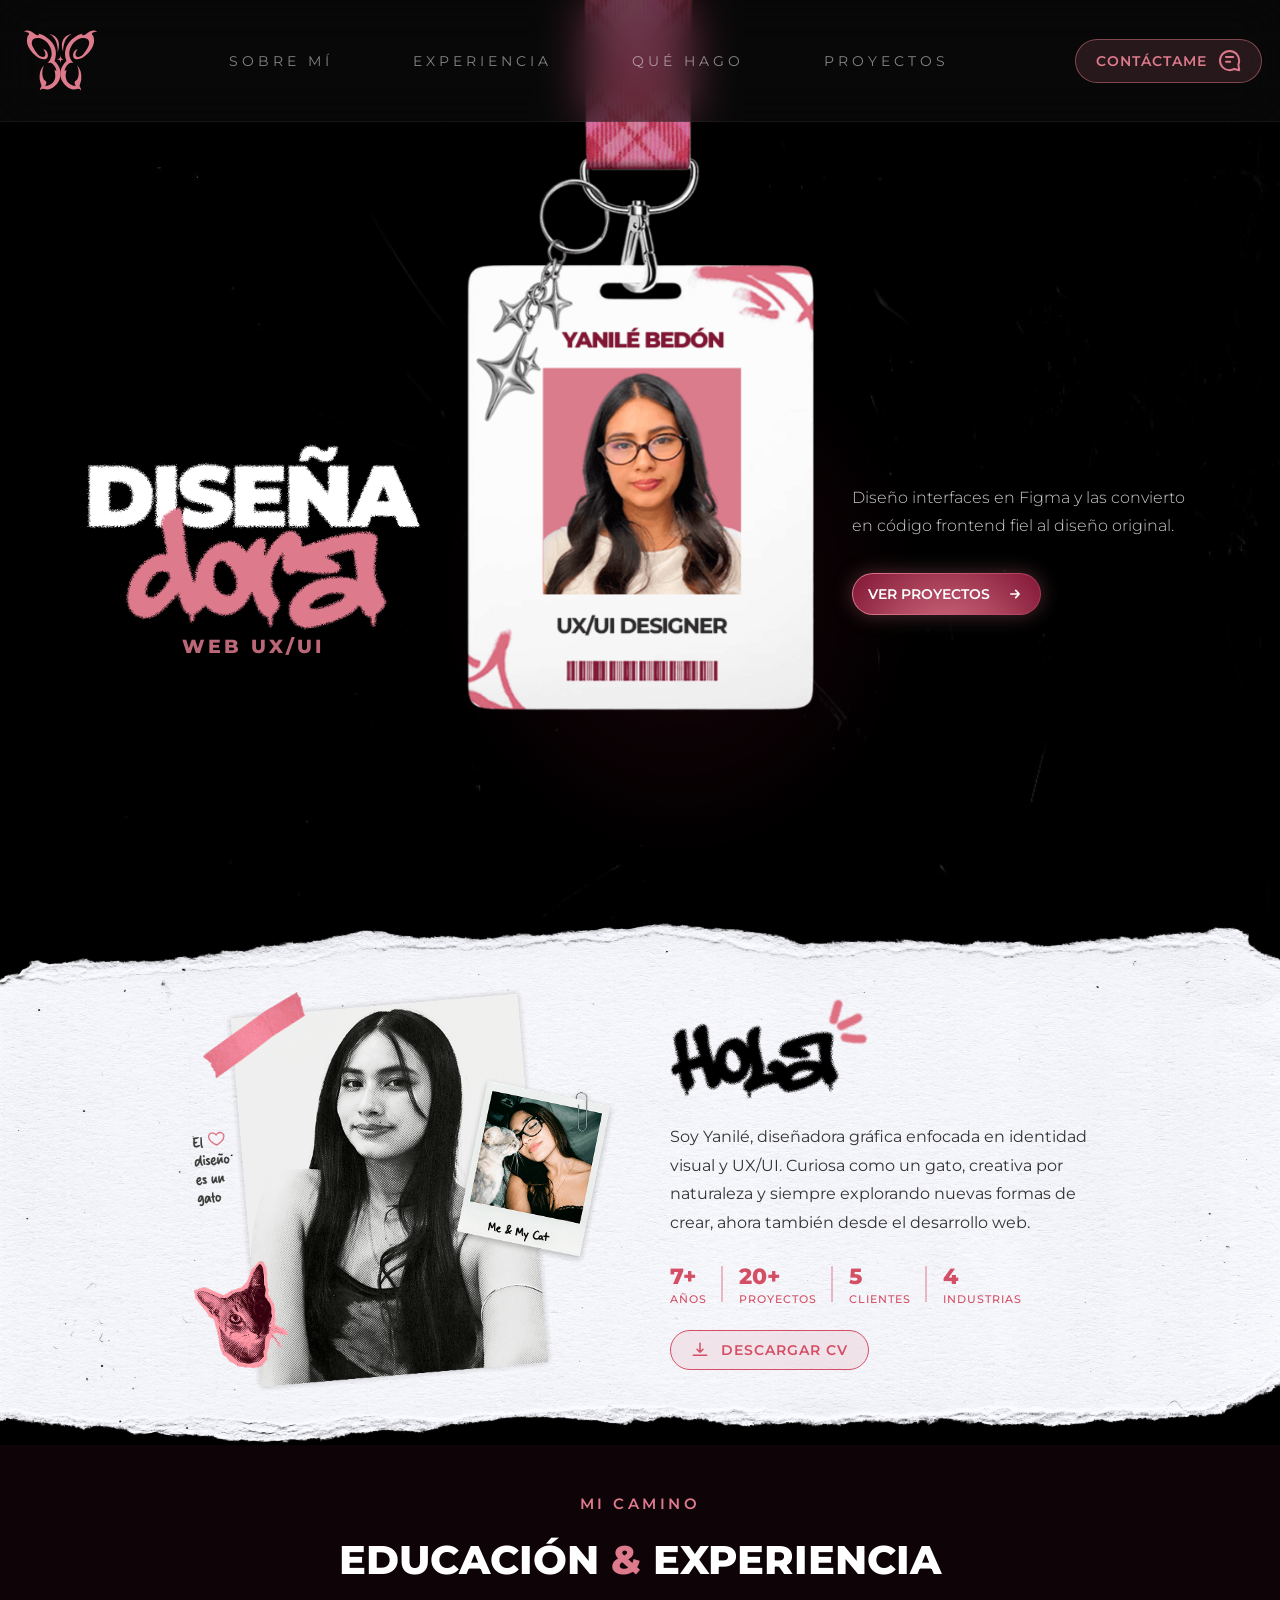
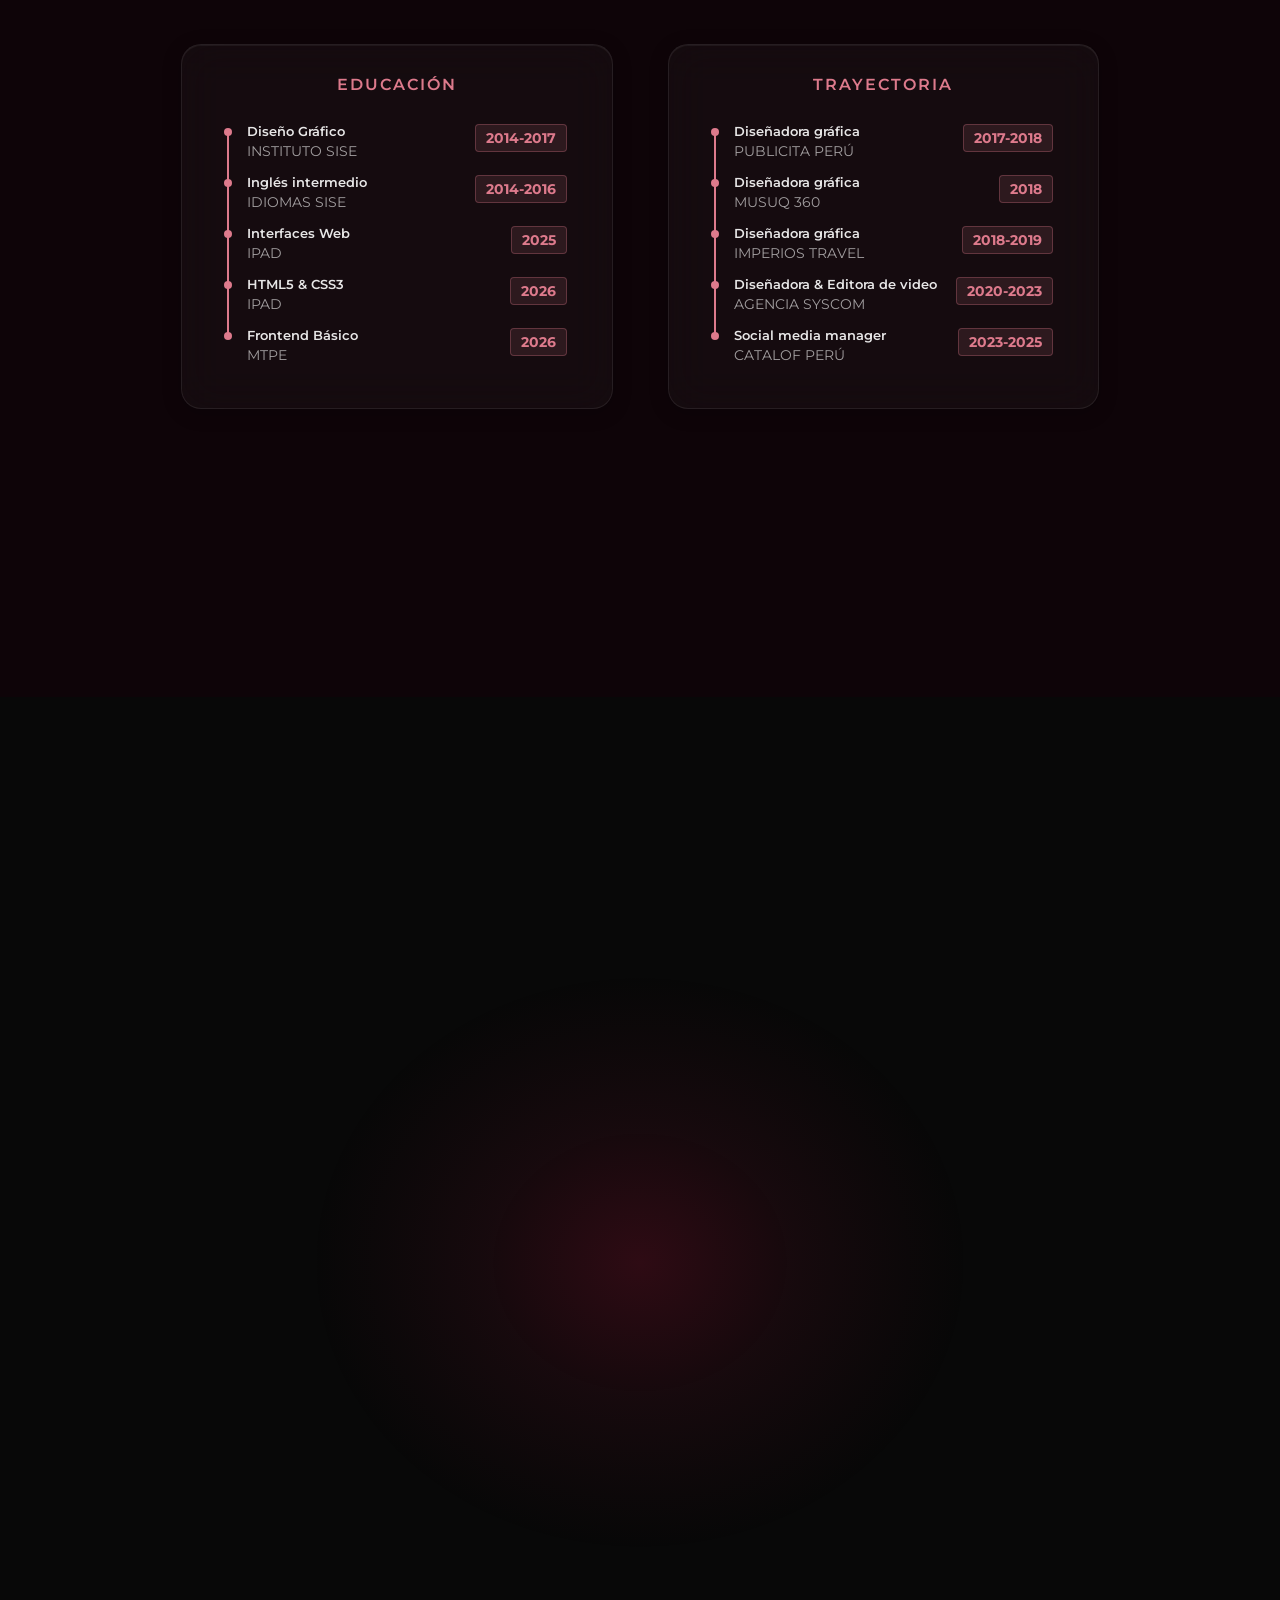
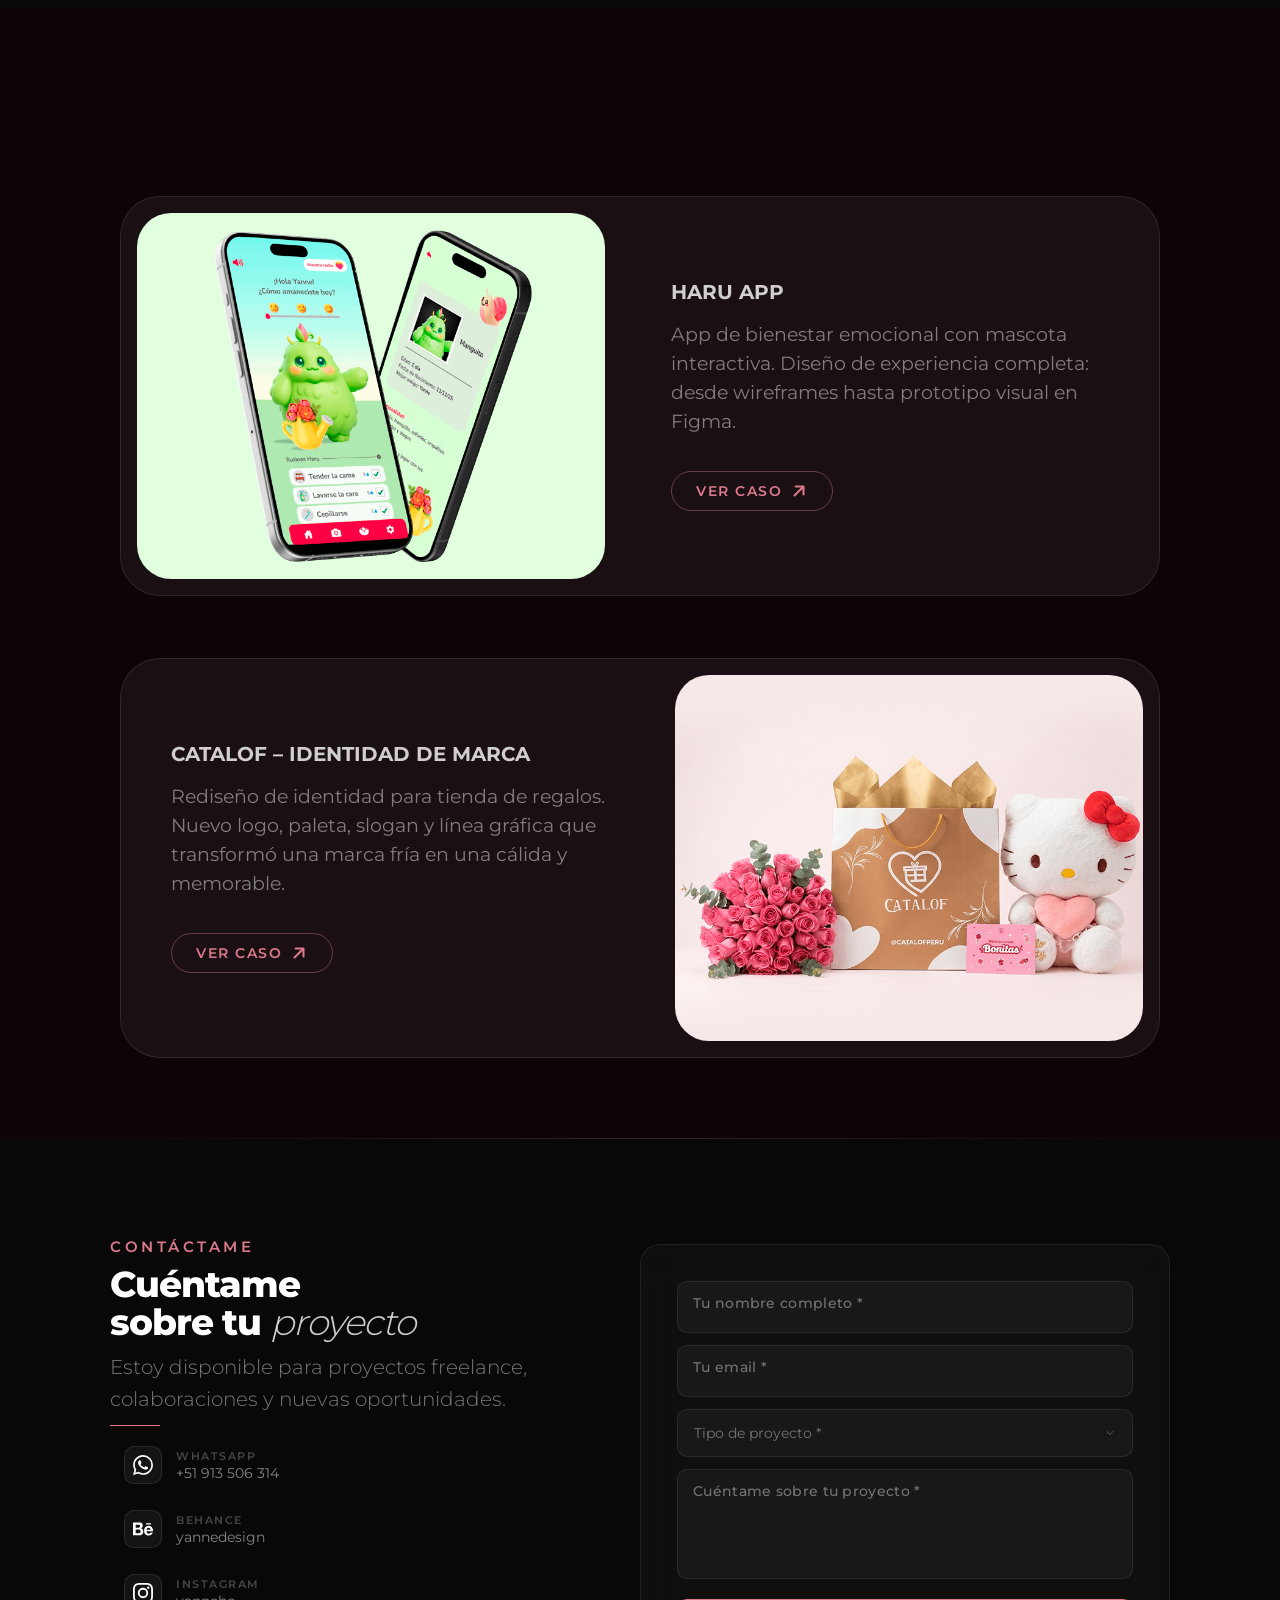
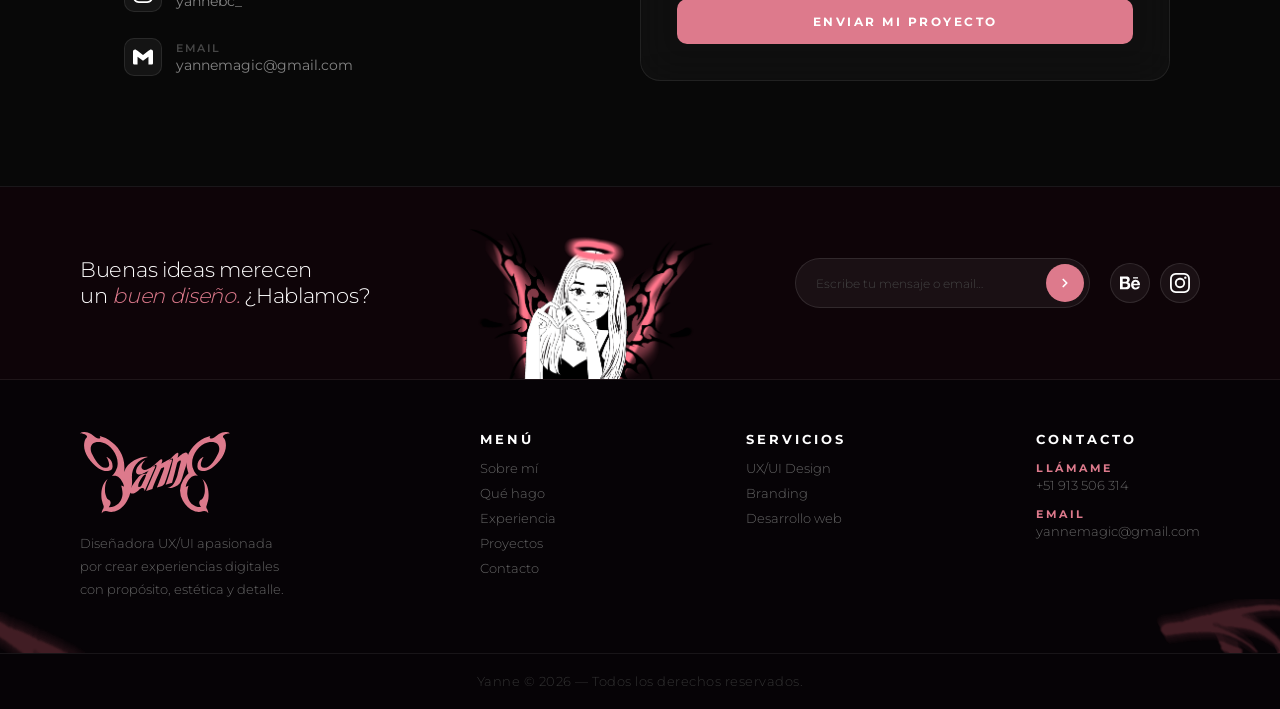
==== commit 06da5fa2: "cambio-ID-CARD" ====
--- a/index.html
+++ b/index.html
@@ -69,15 +69,21 @@
     </div>
 
 	<div class="card-wrapper" id="card">
-        <div class="card-inner">
-          <div class="card-face card-front">
-            <img src="imagenes/front.png" alt="Front">
-          </div>
-          <div class="card-face card-back">
-            <img src="imagenes/back.png" alt="Back">
-          </div>
-        </div>
-      </div>
+  <div class="card-inner">
+    <div class="card-face card-front">
+      <picture>
+        <source media="(max-width: 768px)" srcset="imagenes/photocheck-cuadrado-front.png">
+        <img src="imagenes/front.png" alt="Photocheck Frontal">
+      </picture>
+    </div>
+    <div class="card-face card-back">
+      <picture>
+        <source media="(max-width: 768px)" srcset="imagenes/photocheck-cuadrado-back.png">
+        <img src="imagenes/back.png" alt="Photocheck Trasero">
+      </picture>
+    </div>
+  </div>
+</div>
 	  
     <div class="hero-right">
       <p>Diseño interfaces en Figma y las convierto en código frontend fiel al diseño original.</p>
--- a/style.css
+++ b/style.css
@@ -16,17 +16,11 @@
   font-family: montserrat;
 }
 
-html {
-  scroll-behavior: smooth;
-}
-
-ul {
-  list-style: none;
-}
-
-a {
-  text-decoration: none;
-}
+html {scroll-behavior: smooth;}
+
+ul {list-style: none;}
+
+a {text-decoration: none;}
 
 img {
   max-width: 100%;
@@ -66,7 +60,6 @@
   background-color: #080808;
   display: flex;
   justify-content: center;
-
 }
 
 #container {
@@ -129,7 +122,6 @@
 .nav-contacto-movil {
   display: none;
 }
-
 
 .btn-contacto {
   display: flex;
@@ -198,6 +190,7 @@
 /*EMPIEZA HERO*/
 #hero {
   position: relative;
+  background-color: #000000;
 }
 
 .hero-bg {
@@ -227,7 +220,7 @@
   display: flex;
   flex-direction: column;
   gap: 3px;
-  width: clamp(200px, 25vw, 450px);
+  width: clamp(300px, 25vw, 410px);
   grid-area: 1 / 1; 
   z-index: 1;
 }
@@ -260,7 +253,7 @@
   display: flex;
   flex-direction: column;
   gap: 24px;
-  width: clamp( 100px, 25vw, 450px);
+  width: clamp( 100px, 25vw, 410px);
   text-align: left;
 }
 
@@ -314,7 +307,6 @@
   filter: brightness(1.15);
 }
 
-
 /*ID CARD*/
 
 .card-inner {
@@ -348,16 +340,16 @@
 
 /* ANIMACIÓN */
 .card-wrapper {
-  width: clamp(350px, 21vw, 375px);
+  width: clamp(200px, 50vw, 375px);
   perspective: 1000px;
   cursor: pointer;
-transform: translateY(-770px);
+  margin-top: clamp(-1520px, 40vh, -1520px);
   transition: transform 0.4s ease, filter 0.4s ease;
   z-index: 1;
 }
 
 .card-wrapper:hover {
-  transform: scale(1.03) translateY(-760px);
+  transform: scale(1.03) translateY(-15px);
 }
 
 .card-wrapper {
@@ -365,27 +357,18 @@
 }
 
 @keyframes cardBounce {
-  0% {
-    scale: 1;
-  }
-
-  40% {
-    scale: 1.045;
-  }
-
-  70% {
-    scale: 0.985;
-  }
-
-  100% {
-    scale: 1;
-  }
+  0% {scale: 1;}
+
+  40% {scale: 1.045;}
+
+  70% {scale: 0.985;}
+
+  100% {scale: 1;}
 }
 
 /*TERMINA  HERO*/
 
 /*SOBRE MI*/
-
 #sobre-mi {
   display: flex;
   justify-content: center;
@@ -411,15 +394,16 @@
   display: flex;
   align-items: center;
   justify-content: center;
-  gap: 150px;
+  gap: 50px;
 }
 
 .sobre-left {
   flex-shrink: 0;
+  width: 500px;
 }
 
 .foto-collage {
-  width: clamp(300px, 35vw, 580px);
+  width: 500px;
   height: auto;
 }
 
@@ -427,11 +411,11 @@
   display: flex;
   flex-direction: column;
   gap: 24px;
-  max-width: 480px;
+  max-width: 600px;
 }
 
 .hola-titulo {
-  width: clamp(150px, 20vw, 280px);
+  width: 210px;
   height: auto;
 }
 
@@ -456,9 +440,8 @@
 .mini-metricas {
   display: flex;
   gap: 32px;
-  margin: 20px 0 20px 0;
-  align-items: center;
-
+  margin: 0;
+  align-items: center;
 }
 
 .mini-metrica {
@@ -466,7 +449,6 @@
   flex-direction: column;
   gap: 2px;
   position: relative;
-
 }
 
 .mini-metrica span:first-child {
@@ -510,7 +492,6 @@
   overflow: hidden;
   padding: 50px 100px;
 }
-
 
 #experiencia .titulos {
   align-items: center;
@@ -1832,9 +1813,7 @@
 @media (max-width: 1440px) {
 
   /* Header */
-  #headerbar {
-    padding: clamp(16px, 5vw, 18px);
-  }
+  #headerbar {padding: clamp(16px, 5vw, 18px);}
 
   .icono-header {
     width: clamp(60px, 15.625vw, 85px);
@@ -1845,86 +1824,48 @@
     column-gap: clamp(40px, 15.625vw, 80px);
   }
 
-  .menu-toggle {
-    display: none
-  }
+  .menu-toggle {display: none}
 
   /* Hero */
-
-  .hero-sub {
-    font-size: 1.2em;
-  }
-  .hero-left{
-    width: 320px;
-  }
-  .hero-right{
-    width: 320px;
-  }
+  #hero {height: clamp(700px, 95vh, 800px);}
+  .hero-sub {font-size: 1.2em;}
+  .hero-left{width: clamp(320px, 30vw, 350px);}
+  .hero-right{width: clamp(100px, 30vw, 350px);}
   .btn-hero {
     font-size: 0.85em;
     padding: 10px 15px;
   }
-  .hero-right p {
-    font-size: 1em;
-  }
-
+  .hero-right p {font-size: 1em;}
   .card-wrapper {
-    transform: translateY(-650px);
-    width: 300px;
-  }
-
-  .card-wrapper:hover {
-    transform: scale(1) translateY(-640px);
-  }
+    margin-top: -1400px;
+    width: clamp(200px, 30vw, 347px);
+  }
+  .card-wrapper:hover {transform: scale(1) translateY(10px);}
 
   /* Sobre mí */
-  #sobre-mi-content {
-    gap: 60px;
-    padding: 80px;
-  }
-
-  .foto-collage {
-    width: clamp(280px, 30vw, 440px);
-  }
-
-  .hola-titulo {
-    width: clamp(130px, 18vw, 240px);
-  }
+  #sobre-mi-content {padding: 0 80px;}
+  .sobre-left{width: 440px;}
+  .hola-titulo{ width: 200px;}
 
   /* Experiencia */
-  .container-cards {
-    width: 85%;
-  }
-
-  #skills {
-    width: 85%;
-    gap: 35px;
-  }
-
-  .item-info h4 {
-    font-size: 0.8em;
-  }
+  .container-cards {width: 85%;}
+
+  #skills {width: 85%; gap: 35px; }
+
+  .item-info h4 {font-size: 0.8em;}
   
-  .skills-grupo h4 {
-    font-size: 1em;
-  }
-
-  .card-info h3 {
-    font-size: 1em;
-  }
+  .skills-grupo h4 {font-size: 1em;}
+
+  .card-info h3 {font-size: 1em;}
 
   .programas img {
     width: 50px;
     height: 50px;
   }
 
-  .programas {
-    width: 60px;
-  }
-
-  .programas span {
-    font-size: 0.55em;
-  }
+  .programas {width: 60px;}
+
+  .programas span {font-size: 0.55em;}
 
   /* Que hago */
   .tapa-wrapper {
@@ -1932,9 +1873,7 @@
     margin-top: -215px;
   }
 
-  .carpeta-base {
-    width: 390px;
-  }
+  .carpeta-base {width: 390px;}
 
   .tarjeta-info {
     width: 280px;
@@ -1981,22 +1920,16 @@
 @media (max-width: 1024px) {
 
   /* ── HEADER ── */
-  #headerbar {
-    padding: 18px 60px;
-  }
+  #headerbar {padding: 18px 60px;}
 
   .icono-header {
     width: 75px;
     height: 75px;
   }
 
-  #headerbar nav ul {
-    column-gap: clamp(20px, 5vw, 60px);
-  }
-
-  #headerbar nav a {
-    font-size: 0.73em;
-  }
+  #headerbar nav ul {column-gap: clamp(20px, 5vw, 60px);}
+
+  #headerbar nav a {font-size: 0.73em;}
 
   .btn-contacto {
     font-size: 0.72em;
@@ -2004,77 +1937,50 @@
   }
 
   /* ── HERO ── */
-  #hero{ height: 73vw;}
-  
+  #hero{ height: 87svh; }
   .hero-sub { font-size: 1.25em; }
-  
   .hero-right p { font-size: 0.9em; }
-  
-  .card-wrapper {
-    transform: translateY(-640px);
-    width: 290px;
-  }
-
-  .card-wrapper:hover {
-    transform: rotate(0deg) translateY(-630px);
-  }
-
-  .hero-left{
-    width: 280px;
-  }
-  .hero-right{
-    width: 280px;
-  }
-  
-  #hero-content{
-    gap: 40px;
-    padding: 44;
-  }
+  .card-wrapper { width: 310px; margin-top: -1300px; }
+  .card-wrapper:hover {transform: rotate(0deg) translateY(20px);}
+  .hero-left{width: 270px;}
+  .hero-right{width: 270px;}
+  #hero-content{gap:20px; padding: 0 80px;}
 
   /* ── SOBRE MÍ ── */
-#sobre-mi-content { gap: 40px; padding: 60px; }
-.foto-collage { width: clamp(430px, 28vw, 380px); }
+#sobre-mi-content { gap:30px; padding: 0 60px; }
+.sobre-left { width: 400px; }
+.hola-titulo { width: 180px; }
 .sobre-right p { font-size: 0.9em; }
+.sobre-right { max-width: 600px; gap: 15px; }
+.btn-contacto { margin:10px}
 
   /* ── EXPERIENCIA ── */
-  #experiencia {
-    padding: 70px 5px;
-  }
+  #experiencia {padding: 70px 5px;}
 
   #skills {
     width: 80%;
     gap: clamp(5px, 5vw, 70px);
   }
 
-  .skills-fila {
-    gap: 20px;
-  }
-
-  .skills-grupo h4 {
-    font-size: 0.9em;
-  }
+  .skills-fila {gap: 20px;}
+
+  .skills-grupo h4 {font-size: 0.9em;}
 
   .programas img {
     width: 40px;
     height: 40px;
   }
 
-  .programas {
-    width: 50px;
-  }
-
-  .programas span {
-    font-size: 0.5em;
-  }
+  .programas {width: 50px;}
+
+  .programas span {font-size: 0.5em;}
 
   .card-info {
     padding: 28px 36px;
     width: 80%;
   }
 
-  .container-cards {
-    display: none;
-  }
+  .container-cards {display: none;}
 
   .tabs-container {
     display: block;
@@ -2260,56 +2166,39 @@
 
   /* Hero */
 
-   #hero {
-    min-height: 80vh;
-  }
+  #hero {height: 84vh; padding:0;}
 
   #hero-content {
   grid-template-columns: 1fr 1fr;
   place-items: center;
-  gap: 40px;
-  padding: 80px;
-}
- .hero-titulo-mobile { 
-    display: block; 
-  }
-
-  .hero-titulo-desktop { 
-    display: none; 
-  }
+  gap: 20px;
+  padding: 0 clamp(0px, 10vw, 150px);
+}
+ .hero-titulo-mobile { display: block; }
+
+ .hero-titulo-desktop { display: none; }
 
  .hero-left {
   grid-area: 1 / 2; 
-  margin-top: 100px;
-  width: 330px;
-  }
-
+  margin-top: 150px;
+  width: clamp(100px, 60vw, 350px);
+  }
+
+  .hero-right {
+  gap: 10px;
+  grid-area: 2 / 2;
+  margin-top: -450px;
+  width: clamp(300px, 60vw, 350px);
+  place-items: center;
+}
   .card-wrapper {
-    width: 280px;
-    margin-top: -1px;
+    width: clamp(80px, 60vw, 330px);
+    margin-top: -1400px;
     animation: none;
     grid-area: 1 / 1 / 3 / 2;
-    transform: translateY(-615px);
-  }
-
-  .card-wrapper:hover {
-    transform: translateY(-605px);
-  }
-
- .hero-right {
-  gap: 10px;
-  grid-area: 2 / 2;
-  margin-top: -345px;
-  width: 330px;
-  place-items: center;
-}
-
-.btn-hero {
-    font-size: 0.75em;
-    padding: 8px 20px;
-  }
-
-  .foto-collage { width: clamp(250px, 70vw, 360px); }
+  }
+  .card-wrapper:hover {transform: translateY(20px);}
+  .btn-hero { font-size: 0.75em;padding: 8px 20px;}
 }
 
 /* ── TABLET (≤ 768px) ─────────────────────────────────────────── */
@@ -2326,15 +2215,13 @@
   }
 
   /* Hero */
-   #hero-content {
-  gap: 10px;
-  padding: 20px;
-}
-#hero{ height: 80vh; }
+  #hero{ height: 74vh; }
+
+  #hero-content {padding: 50px; gap: 20px;}
 
  .hero-left {
   grid-area: 1 / 2; 
-  margin-top: 100px;
+  margin-top: 50px;
   width: clamp(150px, 40vw, 300px);
   }
   
@@ -2347,13 +2234,13 @@
   text-align: center  ;
 }
 .card-wrapper {
-    width: clamp(150px, 60vw, 280px);
+    width: clamp(100px, 60vw, 280px);
     animation: none;
     grid-area: 1 / 1 / 3 / 2;
-    transform: translateY(-650px) ;
+    margin-top: -1300px;
   }
   .card-wrapper:hover {
-    transform: translateY(-640px);
+    transform: translateY(20px);
   }
 
 .btn-hero {
@@ -2370,8 +2257,10 @@
   gap: 10px;
 }
 
-.foto-collage { width: clamp(250px, 70vw, 360px); }
-.hola-titulo { width: clamp(110px, 30vw, 200px); }
+.sobre-left {
+  width: 340px;
+}
+.hola-titulo { width: clamp(110px, 30vw, 150px); }
 
 .sobre-right {
   align-items: center;
@@ -2687,83 +2576,73 @@
   }
 
 }
-
 /* ── TABLET (≤ 600px) ─────────────────────────────────────────── */
 @media (max-width: 600px) {
-  .card-wrapper {
-   width:240px;
-   transform: translateY(-600px);
-  }
-
-  card-wrapper:hover {
-    transform: translateY(-600px);
-  }
-
-  .hero-left {
-    margin-top: 30px;
-  }
-
-  .hero-right {
-    margin-top: -515px;
-  }
+/* HERO*/
+#hero{ height: 64svh; }
+#hero-content {padding: 20px; gap: 10px;}
+.hero-bg {height: 90%;}
+.card-wrapper {
+   width: clamp(200px, 60vw, 245px);
+   margin-top: -1250px;
+  }
+  card-wrapper:hover {transform: translateY(20px);}
+.hero-left {margin-top: 30px;}
+.hero-right {margin-top: -550px;}
 .sobre-right {
   align-items: center;
-  max-width: 650px;
   gap:15px;
   max-width: 700px;
 }
-
+.sobre-left { width: 285px; }
+.hola-titulo { width: 130px; }
+#sobre-mi{ padding: 20px 40px; }
 }
 
 /* ── MÓVIL (≤ 480px) ──────────────────────────────────────────── */
-@media (max-width: 480px) {   
+@media (max-width: 480px) { 
+ #hero {
+  height: 90dvh;
+} 
   #headerbar {
     padding: 10px 20px;
   }
-
   .icono-header {
     width: 54px;
     height: 54px;
   }
     /* HERO  */
- #hero {
-    min-height: 80dvh;
-    min-height: 80svh;
-    min-height: -webkit-fill-available;
-  }
-
   #hero-content {
    grid-template-columns: 1fr;
-    padding: 0px;
-  }
-
+   padding: 0px;
+  }
+
+  .hero-sub{display:none;}
   .hero-right {
     width: 300px;
     place-items: center;
     text-align: center;
     grid-area: 3 / 1;
-    margin-top: -210px;
+    margin-top: -250px;
   }
 
   .hero-left {
-    width: 250px;
+    width: 230px;
     text-align: center;
     grid-area: 2/ 1;
-    margin-top: 220px;
-  }
-
-  .hero-sub { font-size: 1em; }
+    margin-top: 180px;
+  }
 
   .card-wrapper {
-    width: 215px;
-    transform: translateY(-210px);
-    margin-top: -120px;
+    width: 230px;
+    height: 230px;
+    margin-top: -230px;
     animation: none;
     grid-area: 1 / 1;
   }
 
   .card-wrapper:hover {
-    transform: translateY(-200px);
+    transform: translateY(0px);
   }
 
   .hero-right p { font-size: 0.9em; }
@@ -2778,26 +2657,21 @@
 #sobre-mi-content {
   align-items: center;
   text-align: center;
-  padding: 0 30px;
+  padding: 35px 0;
   gap: 2px;
 }
-
-.foto-collage { width: clamp(250px, 70vw, 300px); }
-.hola-titulo { width: clamp(110px, 30vw, 200px); }
-
+.sobre-left {width: 260px;}
+.hola-titulo { width: 140px; }
 .sobre-right {
   align-items: center;
-  max-width: 800px;
+  max-width: 700px;
   gap:10px;
 }
-
 .sobre-right p { font-size: 0.88em; }
-
 .mini-metricas { justify-content: center; flex-wrap: nowrap; gap: 24px; }
 .mini-metrica span:first-child { font-size: 1.2em; }
 .mini-metrica span:last-child { font-size: 0.6em; }
-
-.btn-contacto { align-self: center; }
+.btn-contacto { align-self: center; margin:8px;}
 
 
   /* Experiencia */
@@ -3006,26 +2880,38 @@
   }
 
   .hero-left {
-    width: 240px;
-    margin-top: 220px;
+    width: 210px;
+    margin-top: 230px;
   }
 
   .hero-right {
     width: 300px;
-    margin-top: -220px;
+    margin-top: -210px;
   }
 
   .card-wrapper {
     width: 215px;
-    transform: translateY(-230px);
-    margin-top: -70px;
+    margin-top: -570px;
   }
 
   .card-wrapper:hover {
-    transform: translateY(-220px);
-  }
-.card-info ul li {
-    gap: 30px;
+    transform: translateY(10px);
+  }
+
+  .sobre-right {
+    max-width: 280px;
+  }
+  .hola-titulo { width: 120px; }
+  .mini-metrica span:first-child {
+    font-size: 1.1em;
+  }
+  .mini-metrica span:last-child {
+    font-size: 0.55em;
+  }
+  .mini-metricas { gap: 20px; width: 250px; }
+
+  .card-info ul li {
+    gap: 40px;
   }
 
   .item-info p {
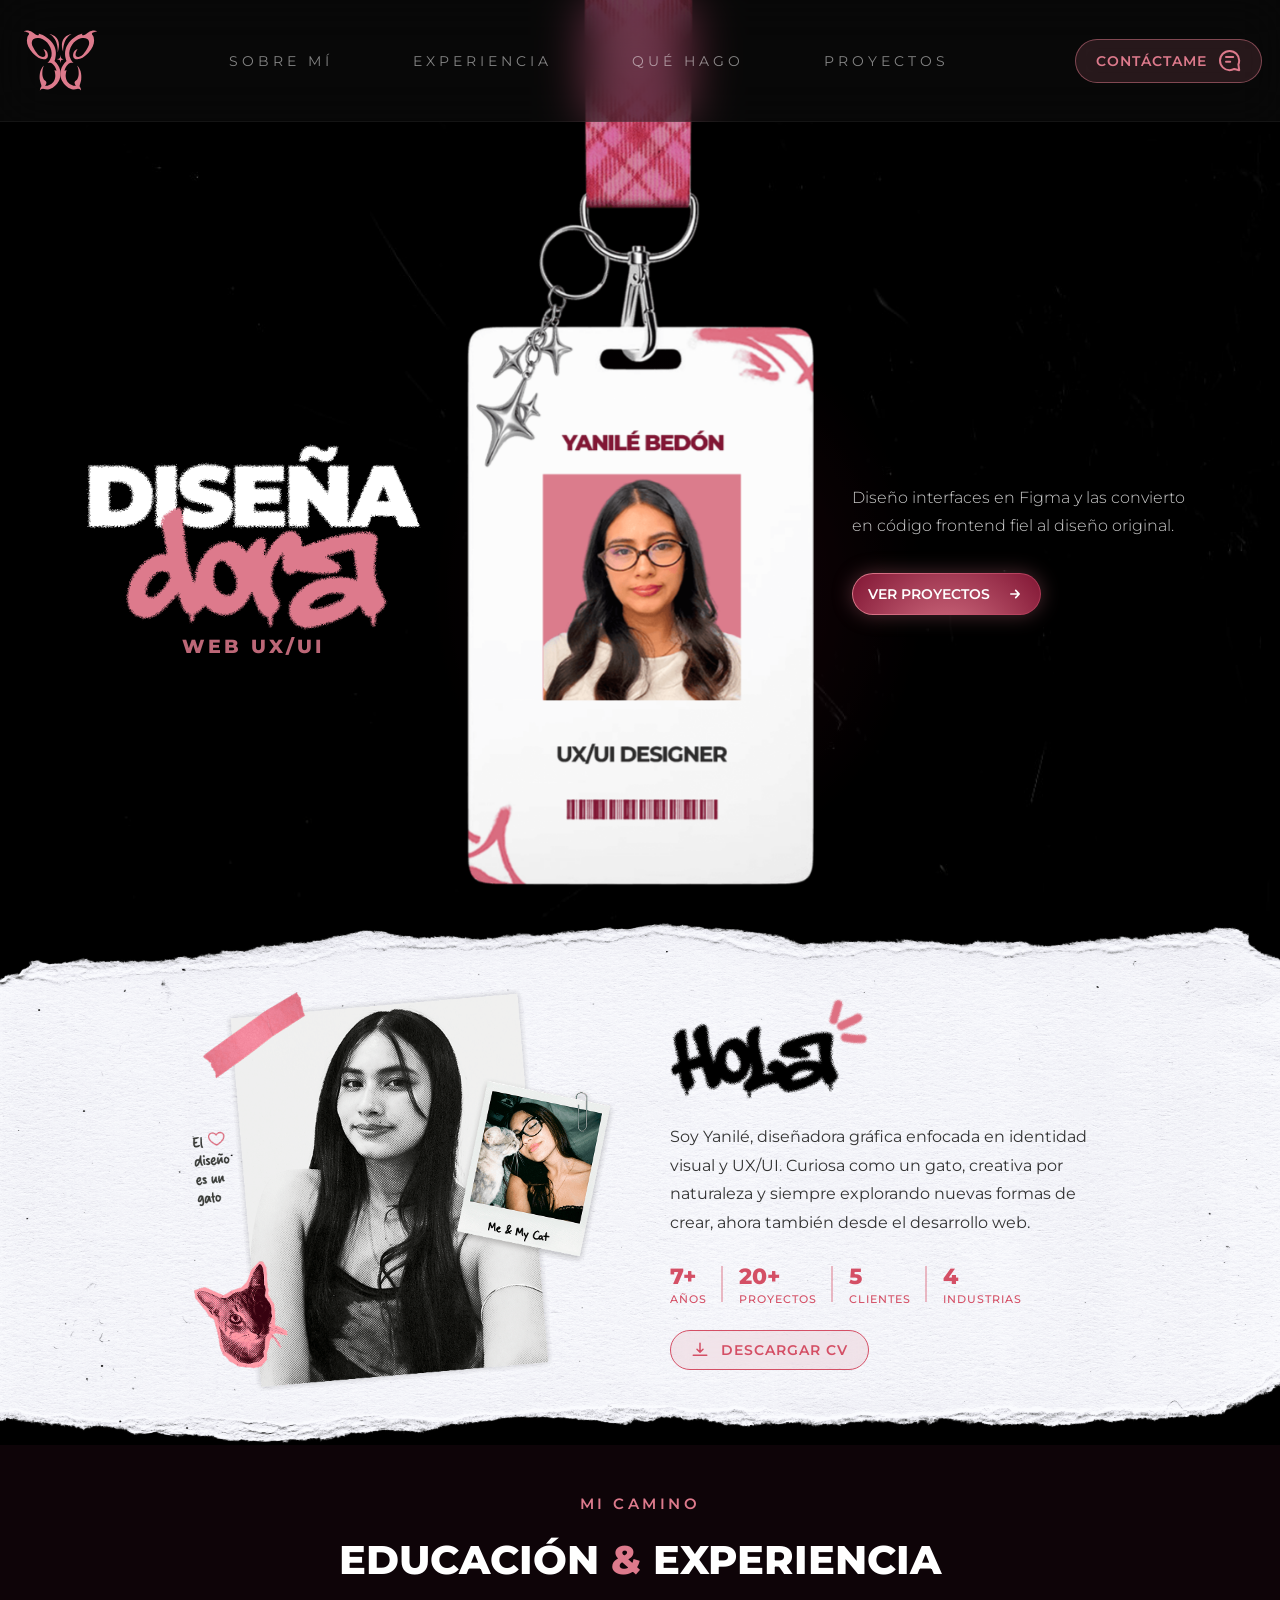
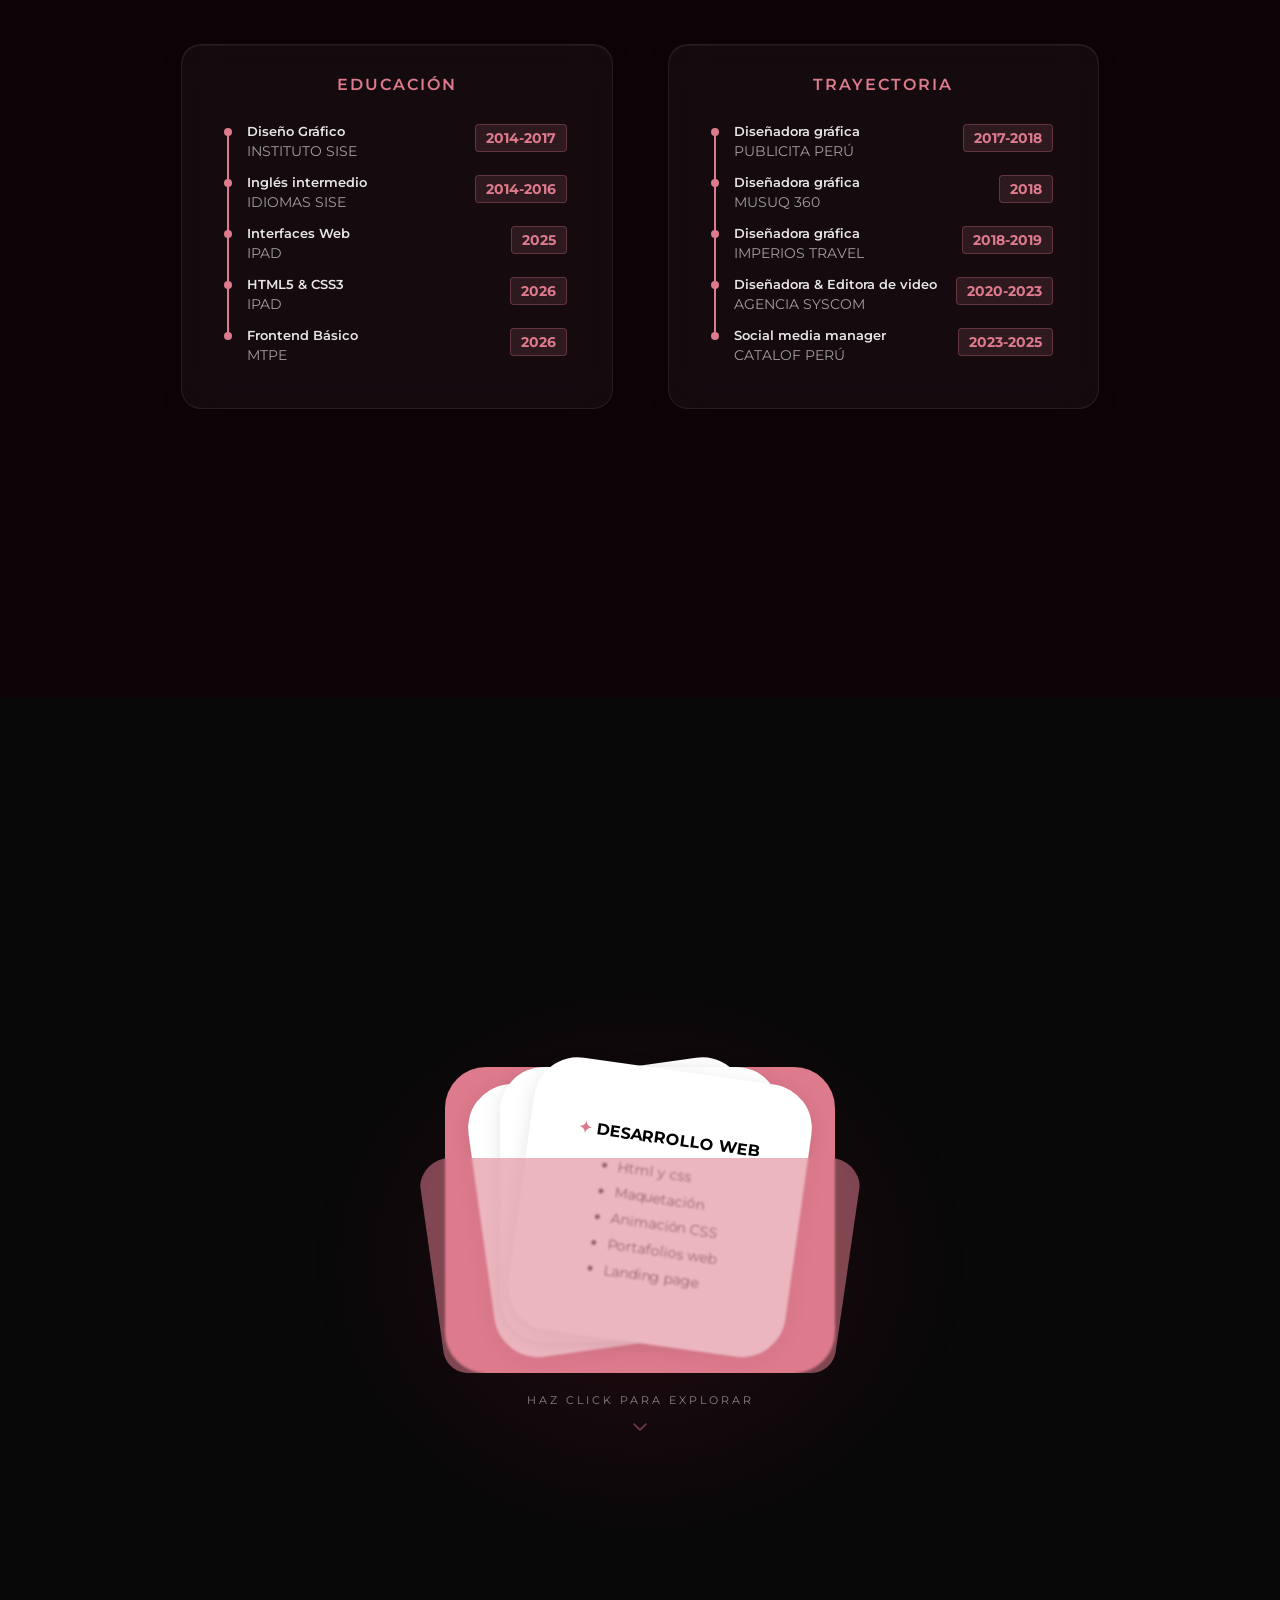
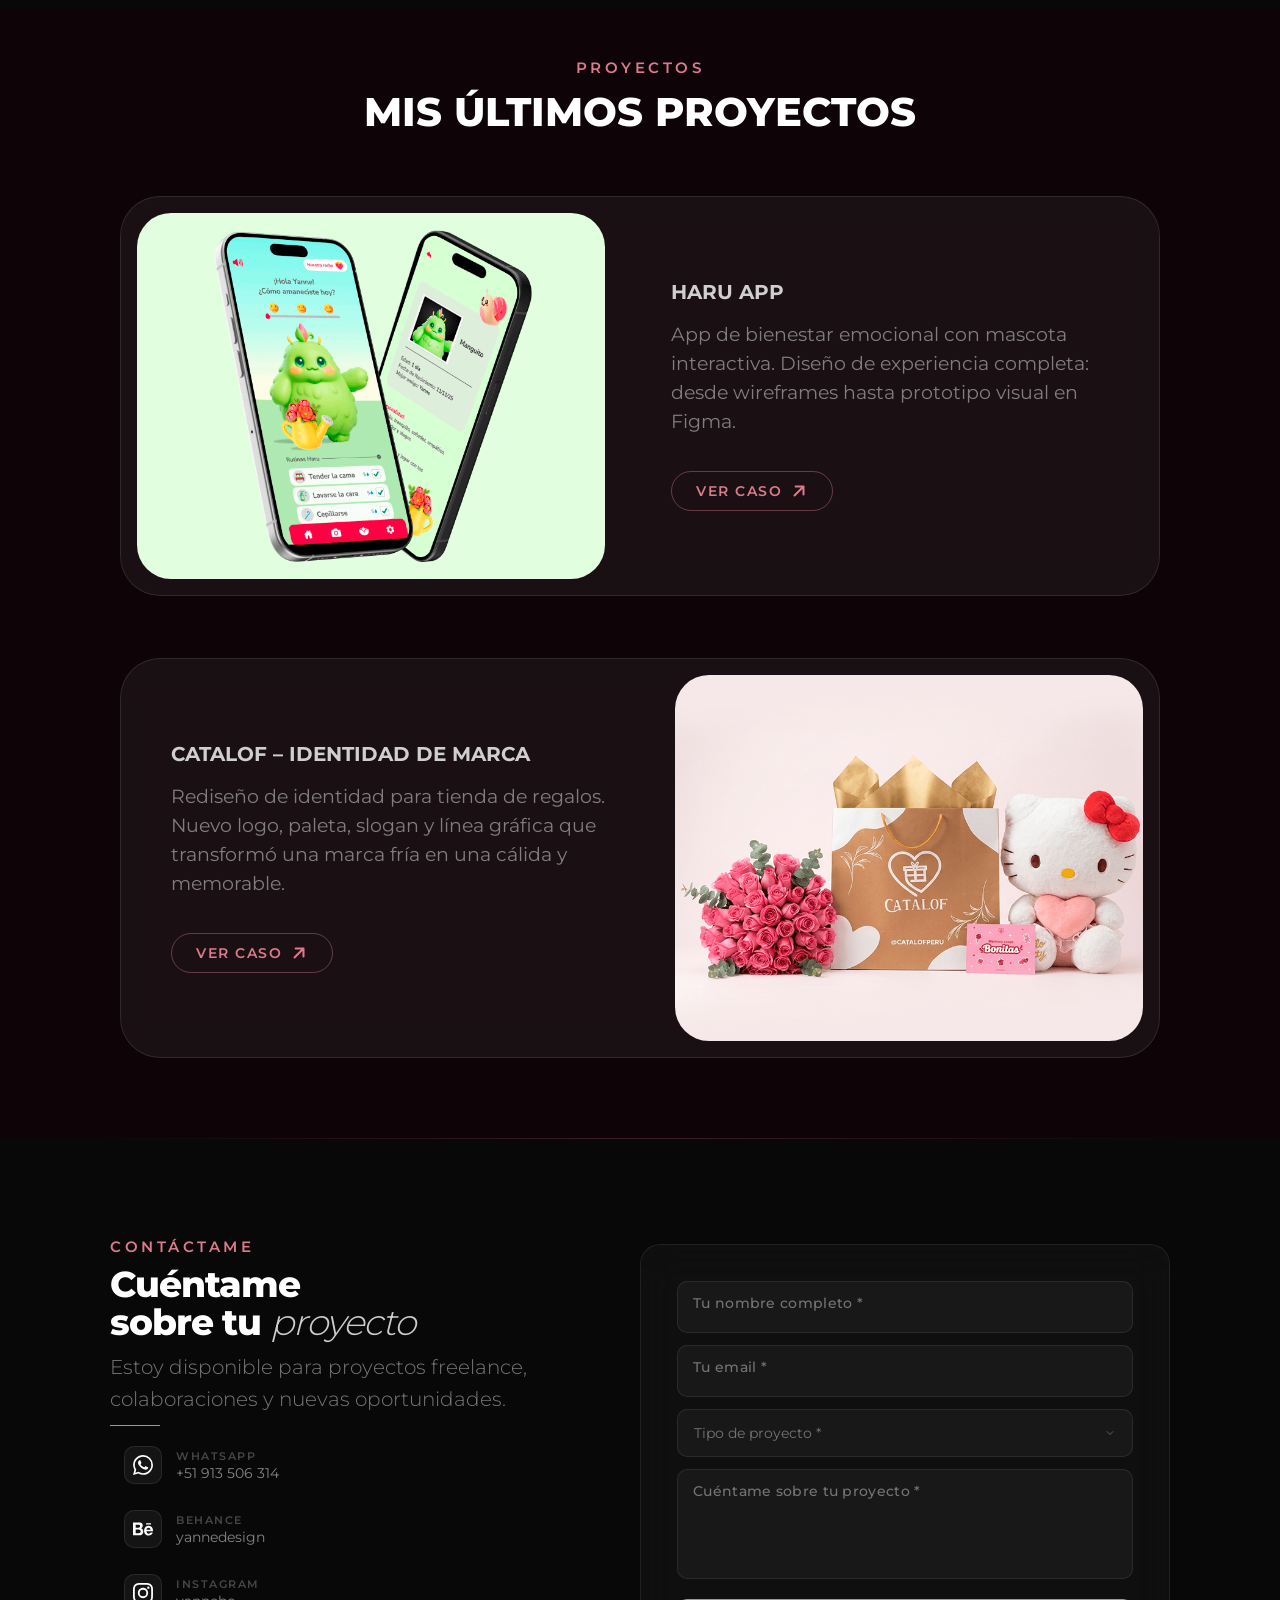
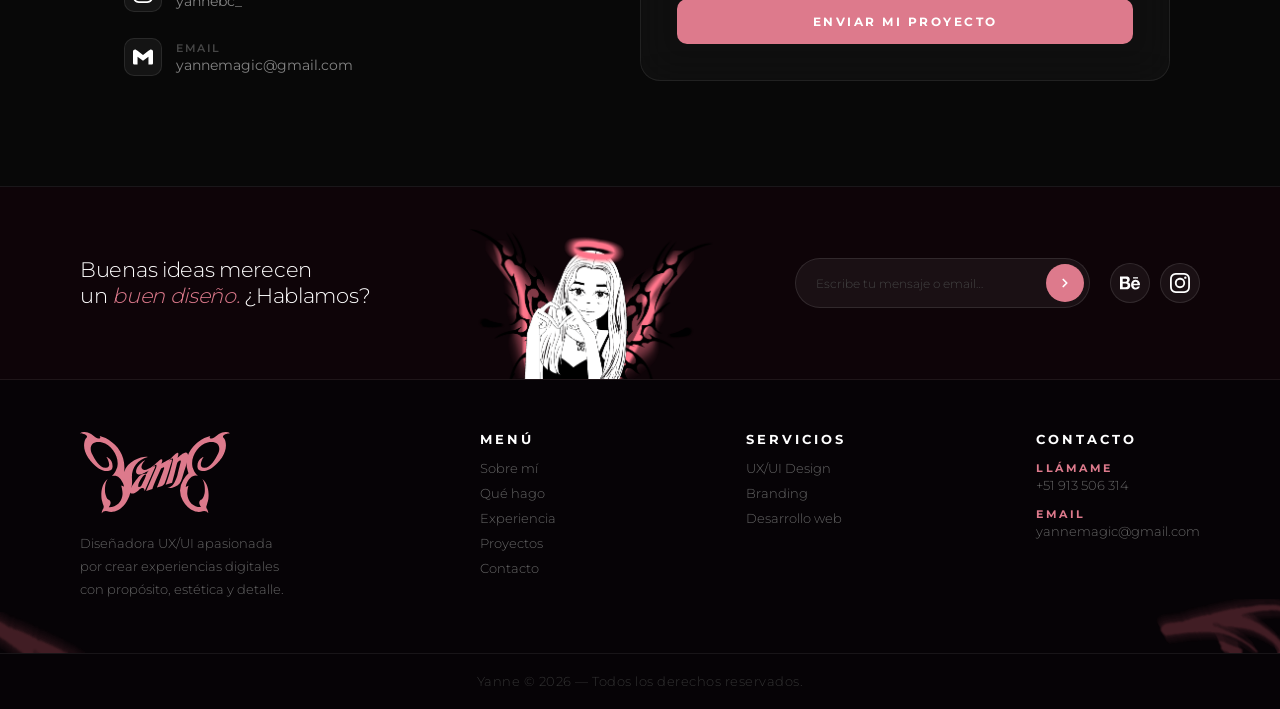
==== commit cb1d8098: "cambio-movil" ====
--- a/index.html
+++ b/index.html
@@ -72,13 +72,13 @@
   <div class="card-inner">
     <div class="card-face card-front">
       <picture>
-        <source media="(max-width: 768px)" srcset="imagenes/photocheck-cuadrado-front.png">
+        <source media="(max-width: 480px)" srcset="imagenes/photocheck-cuadrado-front.png">
         <img src="imagenes/front.png" alt="Photocheck Frontal">
       </picture>
     </div>
     <div class="card-face card-back">
       <picture>
-        <source media="(max-width: 768px)" srcset="imagenes/photocheck-cuadrado-back.png">
+        <source media="(max-width: 480px)" srcset="imagenes/photocheck-cuadrado-back.png">
         <img src="imagenes/back.png" alt="Photocheck Trasero">
       </picture>
     </div>
--- a/style.css
+++ b/style.css
@@ -2602,8 +2602,11 @@
 /* ── MÓVIL (≤ 480px) ──────────────────────────────────────────── */
 @media (max-width: 480px) { 
  #hero {
-  height: 90dvh;
+  height: 74dvh;
 } 
+#container{
+  background-color: #000;
+}
   #headerbar {
     padding: 10px 20px;
   }
@@ -2614,7 +2617,9 @@
     /* HERO  */
   #hero-content {
    grid-template-columns: 1fr;
-   padding: 0px;
+   padding: 0;
+   gap: 250px;
+   margin:50px 0;
   }
 
   .hero-sub{display:none;}
@@ -2623,14 +2628,14 @@
     place-items: center;
     text-align: center;
     grid-area: 3 / 1;
-    margin-top: -250px;
+    
   }
 
   .hero-left {
     width: 230px;
     text-align: center;
     grid-area: 2/ 1;
-    margin-top: 180px;
+
   }
 
   .card-wrapper {
